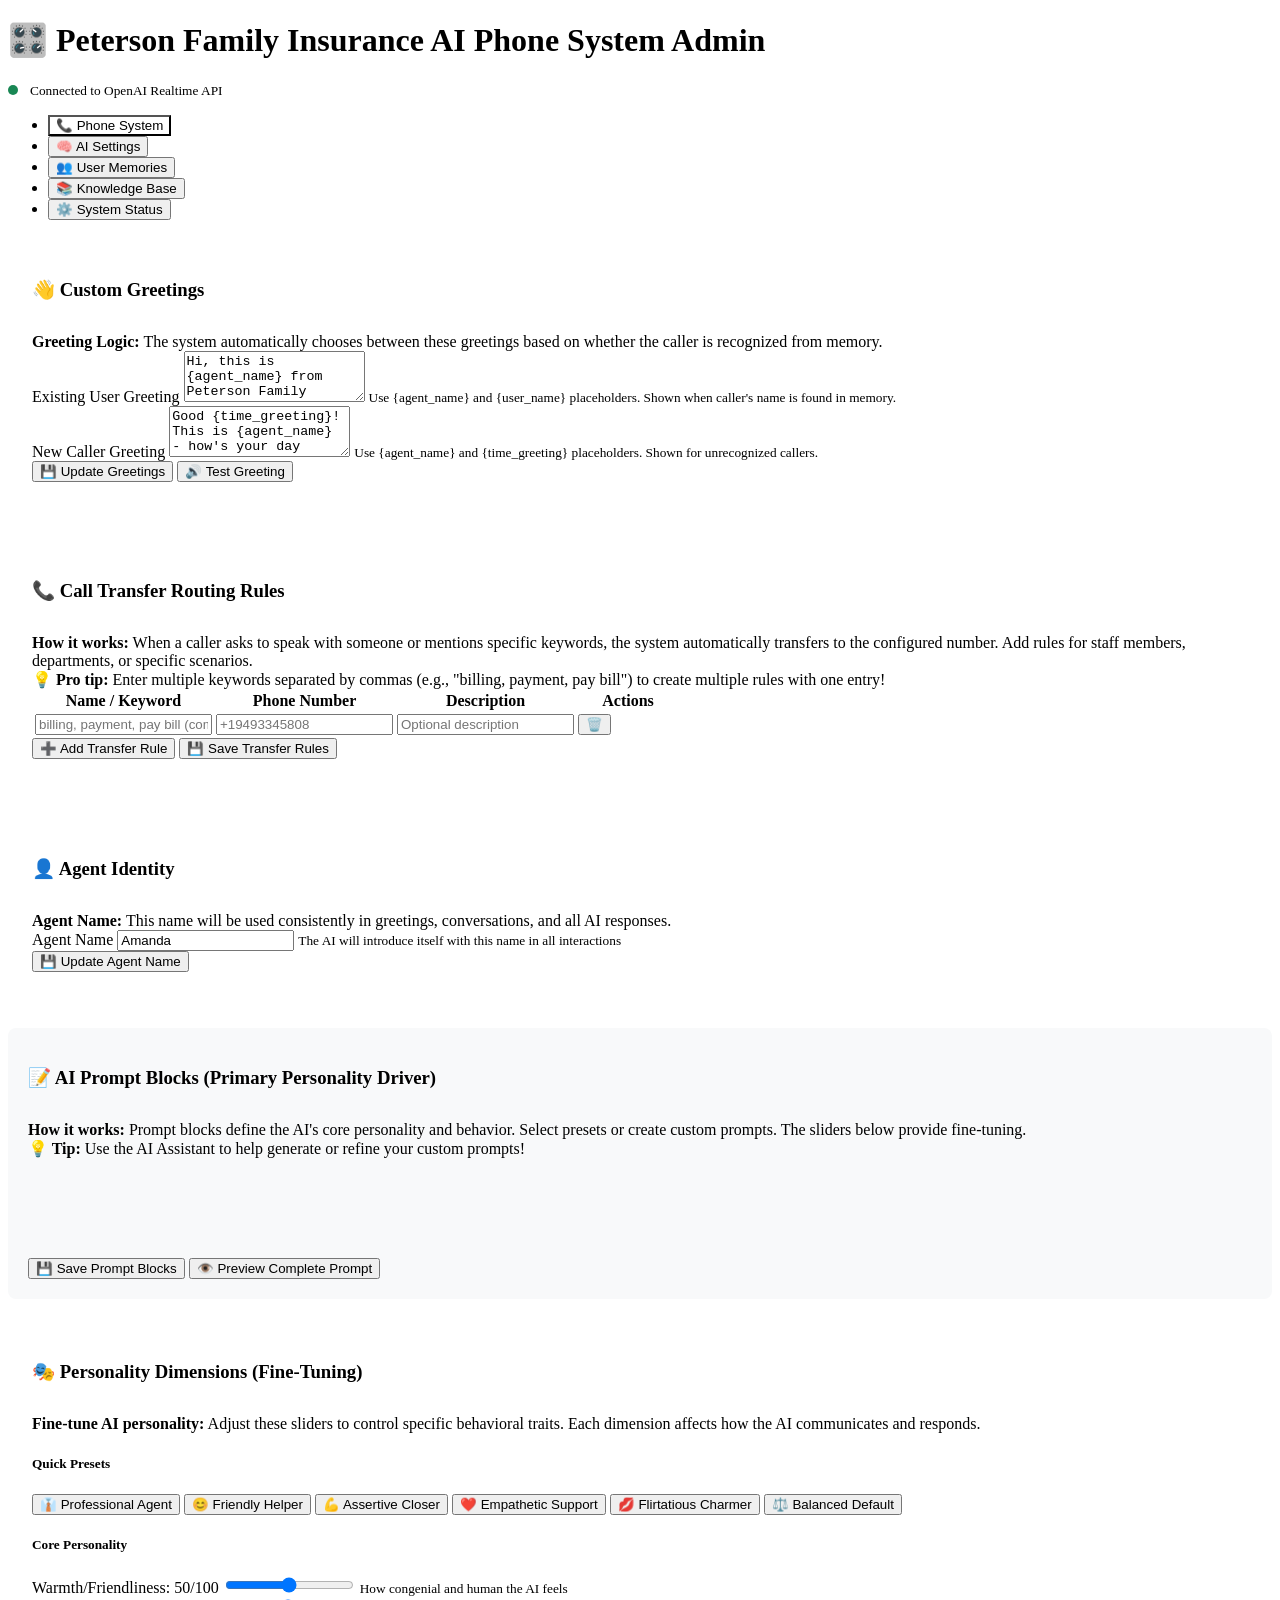
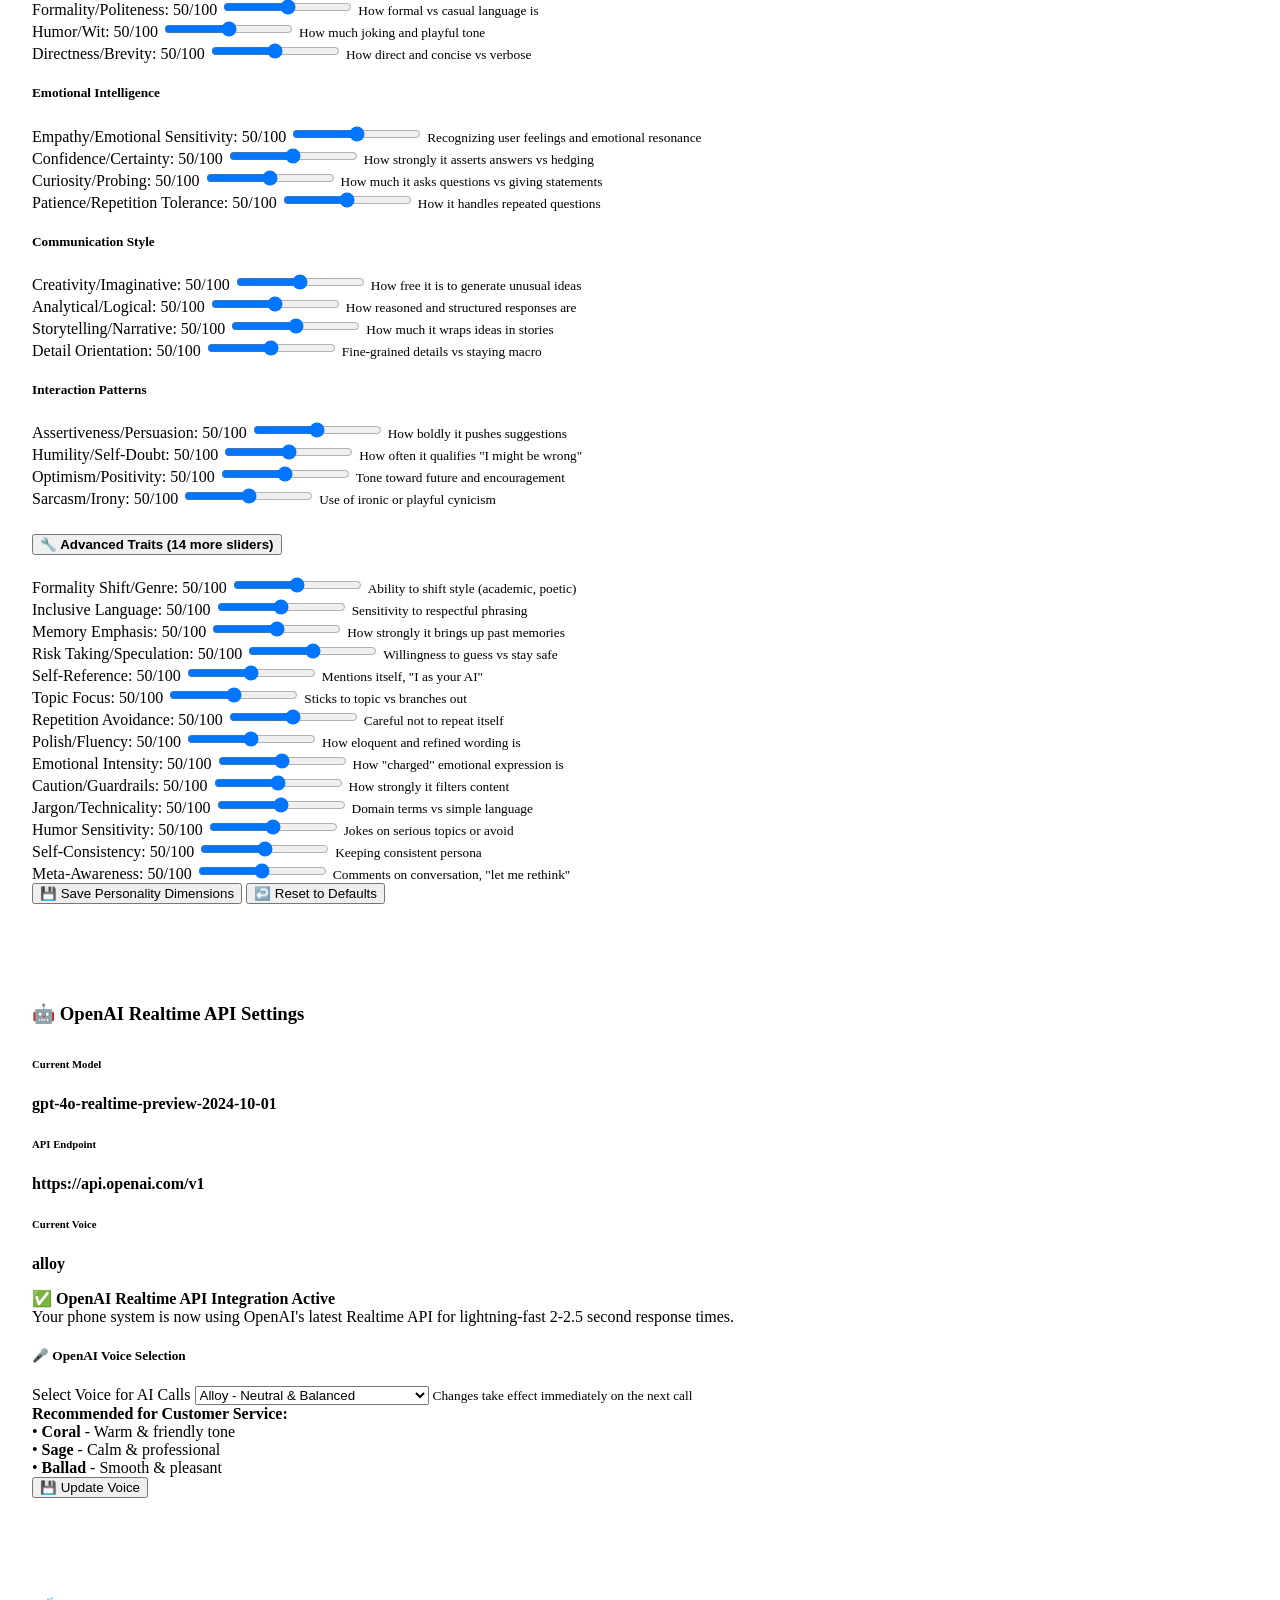
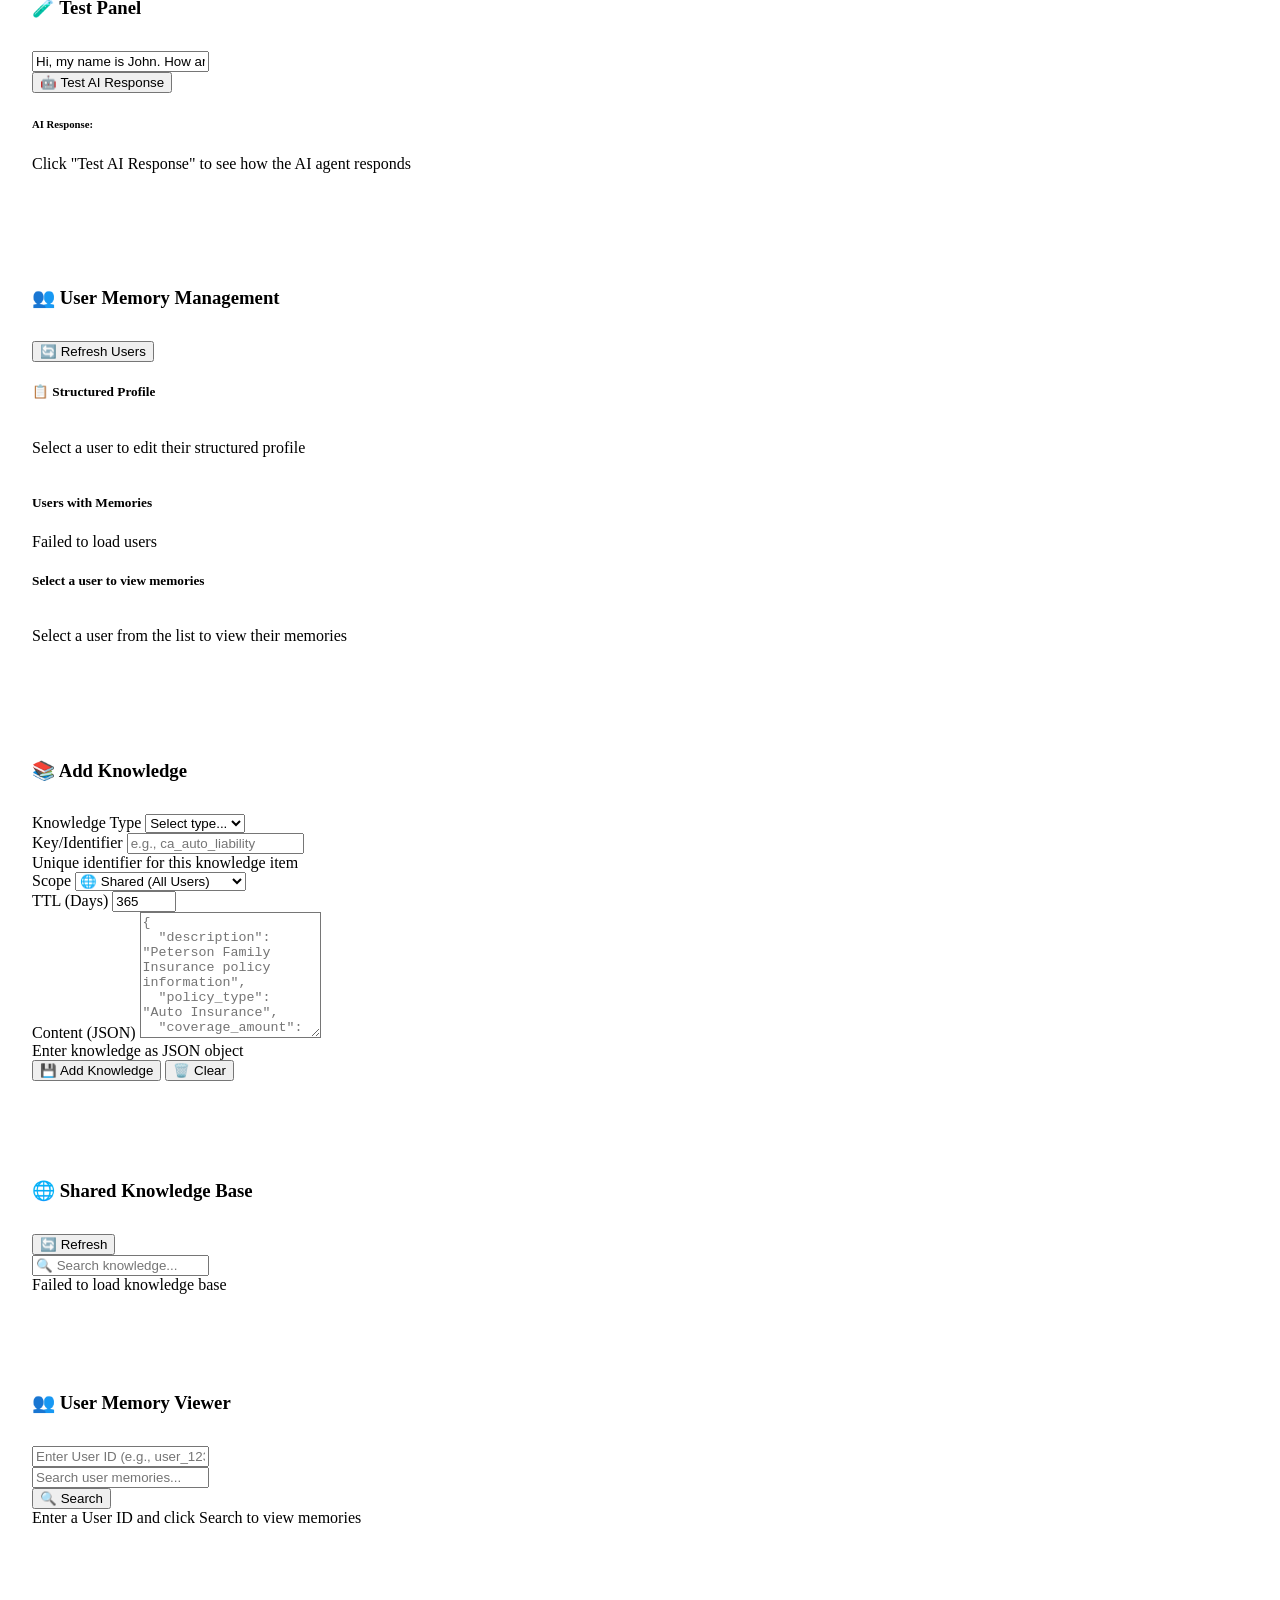
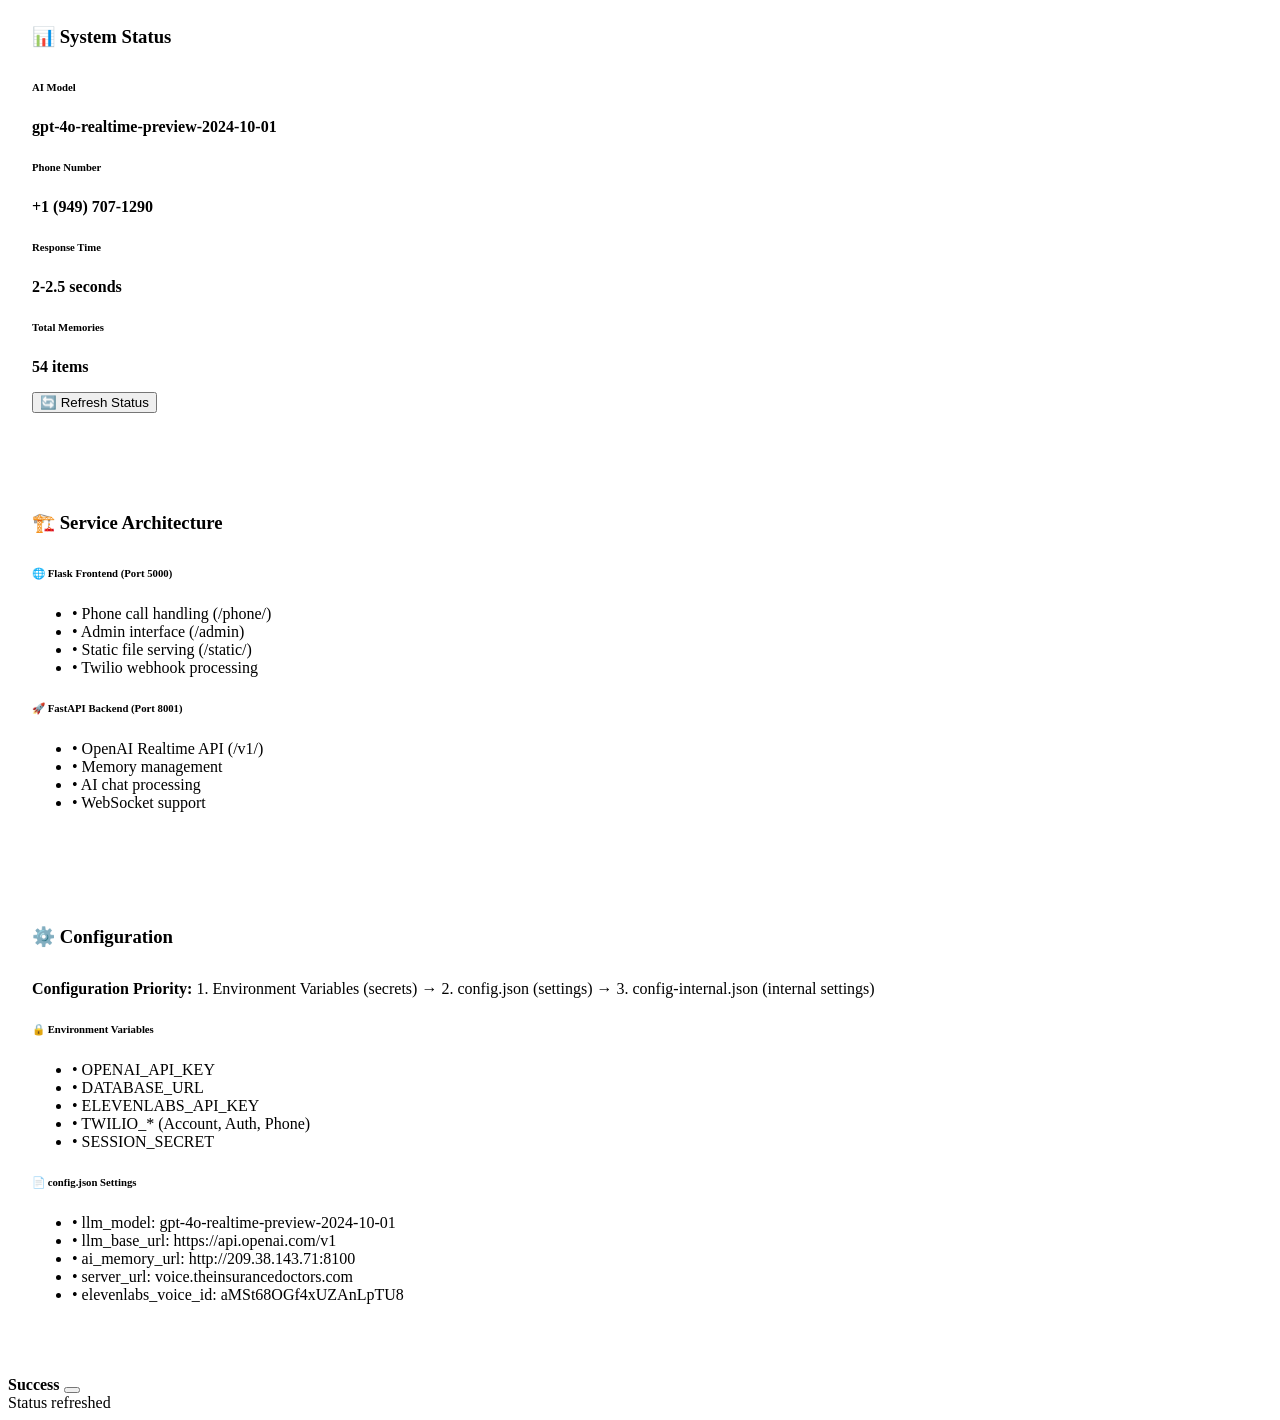
==== static/admin.html @ 6a575bb6 "Improve the display and functionality of AI prompt block editing Update the admin interface to enhan" ====
<!DOCTYPE html>
<html lang="en">
<head>
    <meta charset="UTF-8">
    <meta name="viewport" content="width=device-width, initial-scale=1.0">
    <title>Peterson Family Insurance AI Phone System Admin</title>
    <link href="https://cdn.replit.com/agent/bootstrap-agent-dark-theme.min.css" rel="stylesheet">
    <style>
        .admin-section { 
            margin-bottom: 2rem; 
            padding: 1.5rem; 
            border-radius: 8px; 
            background: var(--bs-dark); 
            border: 1px solid var(--bs-gray-600);
        }
        .memory-card {
            background: var(--bs-gray-800);
            border: 1px solid var(--bs-gray-600);
            border-radius: 0.5rem;
            margin-bottom: 1rem;
        }
        .scope-badge { font-size: 0.8rem; }
        .memory-content { max-height: 200px; overflow-y: auto; }
        .status-indicator {
            display: inline-block;
            width: 10px;
            height: 10px;
            border-radius: 50%;
            margin-right: 0.5rem;
        }
        .status-success { background-color: #198754; }
        .status-error { background-color: #dc3545; }
        .json-editor {
            font-family: 'Monaco', 'Consolas', monospace;
            background: var(--bs-gray-900);
        }
        .voice-sample { margin: 0.5rem 0; }
        .current-setting { color: var(--bs-success); font-weight: bold; }
        .setting-group { border-left: 3px solid var(--bs-primary); padding-left: 1rem; margin: 1rem 0; }
        .nav-pills .nav-link.active { background-color: var(--bs-primary); }
        .section-header { 
            border-bottom: 2px solid var(--bs-primary); 
            padding-bottom: 0.5rem; 
            margin-bottom: 1.5rem; 
        }
    </style>
</head>
<body>
    <div class="container-fluid py-4">
        <!-- Header -->
        <div class="row">
            <div class="col-12">
                <div class="d-flex justify-content-between align-items-center mb-4">
                    <h1 class="text-primary">🎛️ Peterson Family Insurance AI Phone System Admin</h1>
                    <div id="status-indicator" class="d-flex align-items-center">
                        <span class="status-indicator status-success"></span>
                        <small class="text-muted">Connected to OpenAI Realtime API</small>
                    </div>
                </div>
            </div>
        </div>

        <!-- Navigation Tabs -->
        <ul class="nav nav-pills mb-4" id="adminTabs" role="tablist">
            <li class="nav-item" role="presentation">
                <button class="nav-link active" id="phone-tab" data-bs-toggle="pill" data-bs-target="#phone-panel" type="button">📞 Phone System</button>
            </li>
            <li class="nav-item" role="presentation">
                <button class="nav-link" id="ai-tab" data-bs-toggle="pill" data-bs-target="#ai-panel" type="button">🧠 AI Settings</button>
            </li>
            <li class="nav-item" role="presentation">
                <button class="nav-link" id="memories-tab" data-bs-toggle="pill" data-bs-target="#memories-panel" type="button">👥 User Memories</button>
            </li>
            <li class="nav-item" role="presentation">
                <button class="nav-link" id="knowledge-tab" data-bs-toggle="pill" data-bs-target="#knowledge-panel" type="button">📚 Knowledge Base</button>
            </li>
            <li class="nav-item" role="presentation">
                <button class="nav-link" id="system-tab" data-bs-toggle="pill" data-bs-target="#system-panel" type="button">⚙️ System Status</button>
            </li>
        </ul>

        <div class="tab-content" id="adminTabContent">
            
            <!-- Phone System Panel -->
            <div class="tab-pane fade show active" id="phone-panel" role="tabpanel">
                
                <!-- Voice Settings (Legacy - Not Used) -->
                <div class="admin-section" style="display: none;">
                    <h3 class="section-header">🎤 Voice Settings (Legacy ElevenLabs - Not Used)</h3>
                    <div class="alert alert-warning">
                        <strong>⚠️ Note:</strong> This section is for ElevenLabs TTS (not currently used). Voice is now controlled in the <strong>AI Settings</strong> tab under "OpenAI Voice Selection".
                    </div>
                    <div class="row">
                        <div class="col-md-6">
                            <label class="form-label">ElevenLabs Voice</label>
                            <select class="form-select" id="voiceSelect">
                                <option value="FGY2WhTYpPnrIDTdsKH5" selected>Lora (Current)</option>
                                <option value="21m00Tcm4TlvDq8ikWAM">Rachel - Natural & Versatile</option>
                                <option value="AZnzlk1XvdvUeBnXmlld">Domi - Strong & Professional</option>
                                <option value="EXAVITQu4vr4xnSDxMaL">Bella - Friendly & Warm</option>
                                <option value="ErXwobaYiN019PkySvjV">Antoni - Professional Male</option>
                                <option value="MF3mGyEYCl7XYWbV9V6O">Elli - Energetic Female</option>
                                <option value="TxGEqnHWrfWFTfGW9XjX">Josh - Deep Male Voice</option>
                                <option value="VR6AewLTigWG4xSOukaG">Arnold - Crisp & Clear</option>
                                <option value="pNInz6obpgDQGcFmaJgB">Adam - Professional Narrator</option>
                                <option value="yoZ06aMxZJJ28mfd3POQ">Sam - Casual & Friendly</option>
                            </select>
                            <button class="btn btn-primary mt-2" onclick="testVoice()">🔊 Test Voice</button>
                        </div>
                        <div class="col-md-6">
                            <label class="form-label">Voice Settings</label>
                            <div class="setting-group">
                                <div class="mb-2">
                                    <label>Stability: <span id="stabilityValue">0.71</span></label>
                                    <input type="range" class="form-range" min="0" max="1" step="0.01" value="0.71" id="stability">
                                </div>
                                <div class="mb-2">
                                    <label>Clarity: <span id="clarityValue">0.5</span></label>
                                    <input type="range" class="form-range" min="0" max="1" step="0.01" value="0.5" id="clarity">
                                </div>
                            </div>
                        </div>
                    </div>
                    <button class="btn btn-success" onclick="updateVoice()">💾 Update Voice Settings</button>
                </div>

                <!-- Custom Greetings -->
                <div class="admin-section">
                    <h3 class="section-header">👋 Custom Greetings</h3>
                    <div class="alert alert-info">
                        <strong>Greeting Logic:</strong> The system automatically chooses between these greetings based on whether the caller is recognized from memory.
                    </div>
                    <div class="row">
                        <div class="col-md-6">
                            <label class="form-label">Existing User Greeting</label>
                            <textarea class="form-control" rows="3" id="existingUserGreeting" placeholder="Greeting for recognized callers...">Hi, this is {agent_name} from Peterson Family Insurance Agency. Is this {user_name}?</textarea>
                            <small class="text-muted">Use {agent_name} and {user_name} placeholders. Shown when caller's name is found in memory.</small>
                        </div>
                        <div class="col-md-6">
                            <label class="form-label">New Caller Greeting</label>
                            <textarea class="form-control" rows="3" id="newCallerGreeting" placeholder="Greeting for new callers...">Good {time_greeting}! This is {agent_name} - how's your day going? I'm here at Peterson Family Insurance, and I'd love to help you out with whatever you need!</textarea>
                            <small class="text-muted">Use {agent_name} and {time_greeting} placeholders. Shown for unrecognized callers.</small>
                        </div>
                    </div>
                    <div class="mt-3">
                        <button class="btn btn-success" onclick="updateGreetings()">💾 Update Greetings</button>
                        <button class="btn btn-outline-info ms-2" onclick="testGreeting()">🔊 Test Greeting</button>
                    </div>
                </div>

                <!-- Call Transfer Routing Rules -->
                <div class="admin-section">
                    <h3 class="section-header">📞 Call Transfer Routing Rules</h3>
                    <div class="alert alert-info">
                        <strong>How it works:</strong> When a caller asks to speak with someone or mentions specific keywords, the system automatically transfers to the configured number. Add rules for staff members, departments, or specific scenarios.<br>
                        <strong>💡 Pro tip:</strong> Enter multiple keywords separated by commas (e.g., "billing, payment, pay bill") to create multiple rules with one entry!
                    </div>
                    <div class="table-responsive">
                        <table class="table table-dark table-hover" id="transferRulesTable">
                            <thead>
                                <tr>
                                    <th>Name / Keyword</th>
                                    <th>Phone Number</th>
                                    <th>Description</th>
                                    <th style="width: 100px;">Actions</th>
                                </tr>
                            </thead>
                            <tbody id="transferRulesBody">
                                <!-- Rules loaded dynamically -->
                            </tbody>
                        </table>
                    </div>
                    <div class="mt-3">
                        <button class="btn btn-outline-primary" onclick="addTransferRule()">➕ Add Transfer Rule</button>
                        <button class="btn btn-success" onclick="saveTransferRules()">💾 Save Transfer Rules</button>
                    </div>
                </div>
            </div>

            <!-- AI Settings Panel -->
            <div class="tab-pane fade" id="ai-panel" role="tabpanel">
                
                <!-- Agent Identity -->
                <div class="admin-section">
                    <h3 class="section-header">👤 Agent Identity</h3>
                    <div class="alert alert-info">
                        <strong>Agent Name:</strong> This name will be used consistently in greetings, conversations, and all AI responses.
                    </div>
                    <div class="row">
                        <div class="col-md-6">
                            <label class="form-label">Agent Name</label>
                            <input type="text" class="form-control" id="agentName" placeholder="e.g., Amanda, Samantha, Sarah" value="Amanda">
                            <small class="text-muted">The AI will introduce itself with this name in all interactions</small>
                        </div>
                    </div>
                    <button class="btn btn-success mt-3" onclick="updateAgentName()">💾 Update Agent Name</button>
                </div>
                
                <!-- Prompt Blocks System (PRIMARY) -->
                <div class="admin-section" style="background: #f8f9fa; padding: 20px; border-radius: 8px; margin-bottom: 20px;">
                    <h3 class="section-header">📝 AI Prompt Blocks (Primary Personality Driver)</h3>
                    <div class="alert alert-info">
                        <strong>How it works:</strong> Prompt blocks define the AI's core personality and behavior. Select presets or create custom prompts. The sliders below provide fine-tuning.
                        <br><strong>💡 Tip:</strong> Use the AI Assistant to help generate or refine your custom prompts!
                    </div>
                    
                    <div id="promptBlocksContainer" style="min-height: 100px;"></div>
                    
                    <div class="mt-3">
                        <button class="btn btn-success" onclick="savePromptBlocks()">💾 Save Prompt Blocks</button>
                        <button class="btn btn-outline-info ms-2" onclick="previewCompletePrompt()">👁️ Preview Complete Prompt</button>
                    </div>
                </div>

                <!-- Personality Dimensions (30 Sliders) -->
                <div class="admin-section">
                    <h3 class="section-header">🎭 Personality Dimensions (Fine-Tuning)</h3>
                    <div class="alert alert-info">
                        <strong>Fine-tune AI personality:</strong> Adjust these sliders to control specific behavioral traits. Each dimension affects how the AI communicates and responds.
                    </div>
                    
                    <!-- Preset Buttons -->
                    <div class="mb-4">
                        <h5>Quick Presets</h5>
                        <button class="btn btn-sm btn-outline-primary me-2" onclick="loadPersonalityPreset('professional')">👔 Professional Agent</button>
                        <button class="btn btn-sm btn-outline-success me-2" onclick="loadPersonalityPreset('friendly')">😊 Friendly Helper</button>
                        <button class="btn btn-sm btn-outline-warning me-2" onclick="loadPersonalityPreset('assertive')">💪 Assertive Closer</button>
                        <button class="btn btn-sm btn-outline-info me-2" onclick="loadPersonalityPreset('empathetic')">❤️ Empathetic Support</button>
                        <button class="btn btn-sm btn-outline-danger me-2" onclick="loadPersonalityPreset('flirtatious')">💋 Flirtatious Charmer</button>
                        <button class="btn btn-sm btn-outline-secondary" onclick="loadPersonalityPreset('balanced')">⚖️ Balanced Default</button>
                    </div>

                    <!-- Core Personality -->
                    <div class="mb-4">
                        <h5 class="text-primary">Core Personality</h5>
                        <div class="row g-3">
                            <div class="col-md-6">
                                <label class="form-label">Warmth/Friendliness: <span id="warmth-val" class="text-warning">50</span>/100</label>
                                <input type="range" class="form-range" min="0" max="100" value="50" id="slider-warmth" oninput="updateSliderValue('warmth')">
                                <small class="text-muted">How congenial and human the AI feels</small>
                            </div>
                            <div class="col-md-6">
                                <label class="form-label">Formality/Politeness: <span id="formality-val" class="text-warning">50</span>/100</label>
                                <input type="range" class="form-range" min="0" max="100" value="50" id="slider-formality" oninput="updateSliderValue('formality')">
                                <small class="text-muted">How formal vs casual language is</small>
                            </div>
                            <div class="col-md-6">
                                <label class="form-label">Humor/Wit: <span id="humor-val" class="text-warning">50</span>/100</label>
                                <input type="range" class="form-range" min="0" max="100" value="50" id="slider-humor" oninput="updateSliderValue('humor')">
                                <small class="text-muted">How much joking and playful tone</small>
                            </div>
                            <div class="col-md-6">
                                <label class="form-label">Directness/Brevity: <span id="directness-val" class="text-warning">50</span>/100</label>
                                <input type="range" class="form-range" min="0" max="100" value="50" id="slider-directness" oninput="updateSliderValue('directness')">
                                <small class="text-muted">How direct and concise vs verbose</small>
                            </div>
                        </div>
                    </div>

                    <!-- Emotional Intelligence -->
                    <div class="mb-4">
                        <h5 class="text-success">Emotional Intelligence</h5>
                        <div class="row g-3">
                            <div class="col-md-6">
                                <label class="form-label">Empathy/Emotional Sensitivity: <span id="empathy-val" class="text-warning">50</span>/100</label>
                                <input type="range" class="form-range" min="0" max="100" value="50" id="slider-empathy" oninput="updateSliderValue('empathy')">
                                <small class="text-muted">Recognizing user feelings and emotional resonance</small>
                            </div>
                            <div class="col-md-6">
                                <label class="form-label">Confidence/Certainty: <span id="confidence-val" class="text-warning">50</span>/100</label>
                                <input type="range" class="form-range" min="0" max="100" value="50" id="slider-confidence" oninput="updateSliderValue('confidence')">
                                <small class="text-muted">How strongly it asserts answers vs hedging</small>
                            </div>
                            <div class="col-md-6">
                                <label class="form-label">Curiosity/Probing: <span id="curiosity-val" class="text-warning">50</span>/100</label>
                                <input type="range" class="form-range" min="0" max="100" value="50" id="slider-curiosity" oninput="updateSliderValue('curiosity')">
                                <small class="text-muted">How much it asks questions vs giving statements</small>
                            </div>
                            <div class="col-md-6">
                                <label class="form-label">Patience/Repetition Tolerance: <span id="patience-val" class="text-warning">50</span>/100</label>
                                <input type="range" class="form-range" min="0" max="100" value="50" id="slider-patience" oninput="updateSliderValue('patience')">
                                <small class="text-muted">How it handles repeated questions</small>
                            </div>
                        </div>
                    </div>

                    <!-- Communication Style -->
                    <div class="mb-4">
                        <h5 class="text-info">Communication Style</h5>
                        <div class="row g-3">
                            <div class="col-md-6">
                                <label class="form-label">Creativity/Imaginative: <span id="creativity-val" class="text-warning">50</span>/100</label>
                                <input type="range" class="form-range" min="0" max="100" value="50" id="slider-creativity" oninput="updateSliderValue('creativity')">
                                <small class="text-muted">How free it is to generate unusual ideas</small>
                            </div>
                            <div class="col-md-6">
                                <label class="form-label">Analytical/Logical: <span id="analytical-val" class="text-warning">50</span>/100</label>
                                <input type="range" class="form-range" min="0" max="100" value="50" id="slider-analytical" oninput="updateSliderValue('analytical')">
                                <small class="text-muted">How reasoned and structured responses are</small>
                            </div>
                            <div class="col-md-6">
                                <label class="form-label">Storytelling/Narrative: <span id="storytelling-val" class="text-warning">50</span>/100</label>
                                <input type="range" class="form-range" min="0" max="100" value="50" id="slider-storytelling" oninput="updateSliderValue('storytelling')">
                                <small class="text-muted">How much it wraps ideas in stories</small>
                            </div>
                            <div class="col-md-6">
                                <label class="form-label">Detail Orientation: <span id="detail-val" class="text-warning">50</span>/100</label>
                                <input type="range" class="form-range" min="0" max="100" value="50" id="slider-detail" oninput="updateSliderValue('detail')">
                                <small class="text-muted">Fine-grained details vs staying macro</small>
                            </div>
                        </div>
                    </div>

                    <!-- Interaction Patterns -->
                    <div class="mb-4">
                        <h5 class="text-warning">Interaction Patterns</h5>
                        <div class="row g-3">
                            <div class="col-md-6">
                                <label class="form-label">Assertiveness/Persuasion: <span id="assertiveness-val" class="text-warning">50</span>/100</label>
                                <input type="range" class="form-range" min="0" max="100" value="50" id="slider-assertiveness" oninput="updateSliderValue('assertiveness')">
                                <small class="text-muted">How boldly it pushes suggestions</small>
                            </div>
                            <div class="col-md-6">
                                <label class="form-label">Humility/Self-Doubt: <span id="humility-val" class="text-warning">50</span>/100</label>
                                <input type="range" class="form-range" min="0" max="100" value="50" id="slider-humility" oninput="updateSliderValue('humility')">
                                <small class="text-muted">How often it qualifies "I might be wrong"</small>
                            </div>
                            <div class="col-md-6">
                                <label class="form-label">Optimism/Positivity: <span id="optimism-val" class="text-warning">50</span>/100</label>
                                <input type="range" class="form-range" min="0" max="100" value="50" id="slider-optimism" oninput="updateSliderValue('optimism')">
                                <small class="text-muted">Tone toward future and encouragement</small>
                            </div>
                            <div class="col-md-6">
                                <label class="form-label">Sarcasm/Irony: <span id="sarcasm-val" class="text-warning">50</span>/100</label>
                                <input type="range" class="form-range" min="0" max="100" value="50" id="slider-sarcasm" oninput="updateSliderValue('sarcasm')">
                                <small class="text-muted">Use of ironic or playful cynicism</small>
                            </div>
                        </div>
                    </div>

                    <!-- Advanced Traits (Collapsible) -->
                    <div class="accordion" id="advancedTraitsAccordion">
                        <div class="accordion-item bg-dark">
                            <h2 class="accordion-header">
                                <button class="accordion-button collapsed bg-secondary text-white" type="button" data-bs-toggle="collapse" data-bs-target="#advancedTraits">
                                    <strong>🔧 Advanced Traits (14 more sliders)</strong>
                                </button>
                            </h2>
                            <div id="advancedTraits" class="accordion-collapse collapse" data-bs-parent="#advancedTraitsAccordion">
                                <div class="accordion-body">
                                    <div class="row g-3">
                                        <div class="col-md-6">
                                            <label class="form-label">Formality Shift/Genre: <span id="formalityShift-val" class="text-warning">50</span>/100</label>
                                            <input type="range" class="form-range" min="0" max="100" value="50" id="slider-formalityShift" oninput="updateSliderValue('formalityShift')">
                                            <small class="text-muted">Ability to shift style (academic, poetic)</small>
                                        </div>
                                        <div class="col-md-6">
                                            <label class="form-label">Inclusive Language: <span id="inclusive-val" class="text-warning">50</span>/100</label>
                                            <input type="range" class="form-range" min="0" max="100" value="50" id="slider-inclusive" oninput="updateSliderValue('inclusive')">
                                            <small class="text-muted">Sensitivity to respectful phrasing</small>
                                        </div>
                                        <div class="col-md-6">
                                            <label class="form-label">Memory Emphasis: <span id="memory-val" class="text-warning">50</span>/100</label>
                                            <input type="range" class="form-range" min="0" max="100" value="50" id="slider-memory" oninput="updateSliderValue('memory')">
                                            <small class="text-muted">How strongly it brings up past memories</small>
                                        </div>
                                        <div class="col-md-6">
                                            <label class="form-label">Risk Taking/Speculation: <span id="risk-val" class="text-warning">50</span>/100</label>
                                            <input type="range" class="form-range" min="0" max="100" value="50" id="slider-risk" oninput="updateSliderValue('risk')">
                                            <small class="text-muted">Willingness to guess vs stay safe</small>
                                        </div>
                                        <div class="col-md-6">
                                            <label class="form-label">Self-Reference: <span id="selfReference-val" class="text-warning">50</span>/100</label>
                                            <input type="range" class="form-range" min="0" max="100" value="50" id="slider-selfReference" oninput="updateSliderValue('selfReference')">
                                            <small class="text-muted">Mentions itself, "I as your AI"</small>
                                        </div>
                                        <div class="col-md-6">
                                            <label class="form-label">Topic Focus: <span id="topicFocus-val" class="text-warning">50</span>/100</label>
                                            <input type="range" class="form-range" min="0" max="100" value="50" id="slider-topicFocus" oninput="updateSliderValue('topicFocus')">
                                            <small class="text-muted">Sticks to topic vs branches out</small>
                                        </div>
                                        <div class="col-md-6">
                                            <label class="form-label">Repetition Avoidance: <span id="repetition-val" class="text-warning">50</span>/100</label>
                                            <input type="range" class="form-range" min="0" max="100" value="50" id="slider-repetition" oninput="updateSliderValue('repetition')">
                                            <small class="text-muted">Careful not to repeat itself</small>
                                        </div>
                                        <div class="col-md-6">
                                            <label class="form-label">Polish/Fluency: <span id="polish-val" class="text-warning">50</span>/100</label>
                                            <input type="range" class="form-range" min="0" max="100" value="50" id="slider-polish" oninput="updateSliderValue('polish')">
                                            <small class="text-muted">How eloquent and refined wording is</small>
                                        </div>
                                        <div class="col-md-6">
                                            <label class="form-label">Emotional Intensity: <span id="intensity-val" class="text-warning">50</span>/100</label>
                                            <input type="range" class="form-range" min="0" max="100" value="50" id="slider-intensity" oninput="updateSliderValue('intensity')">
                                            <small class="text-muted">How "charged" emotional expression is</small>
                                        </div>
                                        <div class="col-md-6">
                                            <label class="form-label">Caution/Guardrails: <span id="caution-val" class="text-warning">50</span>/100</label>
                                            <input type="range" class="form-range" min="0" max="100" value="50" id="slider-caution" oninput="updateSliderValue('caution')">
                                            <small class="text-muted">How strongly it filters content</small>
                                        </div>
                                        <div class="col-md-6">
                                            <label class="form-label">Jargon/Technicality: <span id="jargon-val" class="text-warning">50</span>/100</label>
                                            <input type="range" class="form-range" min="0" max="100" value="50" id="slider-jargon" oninput="updateSliderValue('jargon')">
                                            <small class="text-muted">Domain terms vs simple language</small>
                                        </div>
                                        <div class="col-md-6">
                                            <label class="form-label">Humor Sensitivity: <span id="humorSensitivity-val" class="text-warning">50</span>/100</label>
                                            <input type="range" class="form-range" min="0" max="100" value="50" id="slider-humorSensitivity" oninput="updateSliderValue('humorSensitivity')">
                                            <small class="text-muted">Jokes on serious topics or avoid</small>
                                        </div>
                                        <div class="col-md-6">
                                            <label class="form-label">Self-Consistency: <span id="consistency-val" class="text-warning">50</span>/100</label>
                                            <input type="range" class="form-range" min="0" max="100" value="50" id="slider-consistency" oninput="updateSliderValue('consistency')">
                                            <small class="text-muted">Keeping consistent persona</small>
                                        </div>
                                        <div class="col-md-6">
                                            <label class="form-label">Meta-Awareness: <span id="metaAwareness-val" class="text-warning">50</span>/100</label>
                                            <input type="range" class="form-range" min="0" max="100" value="50" id="slider-metaAwareness" oninput="updateSliderValue('metaAwareness')">
                                            <small class="text-muted">Comments on conversation, "let me rethink"</small>
                                        </div>
                                    </div>
                                </div>
                            </div>
                        </div>
                    </div>

                    <button class="btn btn-success mt-3" onclick="savePersonalitySliders()">💾 Save Personality Dimensions</button>
                    <button class="btn btn-outline-secondary mt-3" onclick="resetSliders()">↩️ Reset to Defaults</button>
                </div>

                <!-- OpenAI Settings -->
                <div class="admin-section">
                    <h3 class="section-header">🤖 OpenAI Realtime API Settings</h3>
                    <div class="row">
                        <div class="col-md-4">
                            <div class="card bg-secondary">
                                <div class="card-body">
                                    <h6>Current Model</h6>
                                    <p class="current-setting">gpt-4o-realtime-preview-2024-10-01</p>
                                </div>
                            </div>
                        </div>
                        <div class="col-md-4">
                            <div class="card bg-secondary">
                                <div class="card-body">
                                    <h6>API Endpoint</h6>
                                    <p class="current-setting">https://api.openai.com/v1</p>
                                </div>
                            </div>
                        </div>
                        <div class="col-md-4">
                            <div class="card bg-secondary">
                                <div class="card-body">
                                    <h6>Current Voice</h6>
                                    <p class="current-setting" id="currentOpenAIVoice">alloy</p>
                                </div>
                            </div>
                        </div>
                    </div>
                    <div class="alert alert-success mt-3">
                        <strong>✅ OpenAI Realtime API Integration Active</strong><br>
                        Your phone system is now using OpenAI's latest Realtime API for lightning-fast 2-2.5 second response times.
                    </div>
                    <div class="mt-3">
                        <h5>🎤 OpenAI Voice Selection</h5>
                        <div class="row">
                            <div class="col-md-6">
                                <label class="form-label">Select Voice for AI Calls</label>
                                <select class="form-select" id="openaiVoiceSelect">
                                    <optgroup label="Original Voices">
                                        <option value="alloy">Alloy - Neutral & Balanced</option>
                                        <option value="echo">Echo - Resonant & Deep</option>
                                        <option value="shimmer">Shimmer - Bright & Energetic</option>
                                    </optgroup>
                                    <optgroup label="Enhanced Voices (More Expressive)">
                                        <option value="ash">Ash - Clear & Precise</option>
                                        <option value="ballad">Ballad - Melodic & Smooth</option>
                                        <option value="coral">Coral - Warm & Friendly</option>
                                        <option value="sage">Sage - Calm & Thoughtful</option>
                                        <option value="verse">Verse - Versatile & Expressive</option>
                                    </optgroup>
                                    <optgroup label="Premium Voices (Most Natural)">
                                        <option value="cedar">Cedar - Premium Natural Speech</option>
                                        <option value="marin">Marin - Premium Natural Speech</option>
                                    </optgroup>
                                </select>
                                <small class="text-muted">Changes take effect immediately on the next call</small>
                            </div>
                            <div class="col-md-6">
                                <div class="alert alert-info">
                                    <strong>Recommended for Customer Service:</strong><br>
                                    • <strong>Coral</strong> - Warm & friendly tone<br>
                                    • <strong>Sage</strong> - Calm & professional<br>
                                    • <strong>Ballad</strong> - Smooth & pleasant
                                </div>
                            </div>
                        </div>
                        <button class="btn btn-success mt-2" onclick="updateOpenAIVoice()">💾 Update Voice</button>
                    </div>
                </div>

                <!-- Test Panel -->
                <div class="admin-section">
                    <h3 class="section-header">🧪 Test Panel</h3>
                    <div class="row">
                        <div class="col-md-8">
                            <input type="text" class="form-control" id="testMessage" placeholder="Enter test message..." value="Hi, my name is John. How are you doing today?">
                        </div>
                        <div class="col-md-4">
                            <button class="btn btn-primary" onclick="testAI()">🤖 Test AI Response</button>
                        </div>
                    </div>
                    <div class="mt-3">
                        <div class="card bg-secondary">
                            <div class="card-body">
                                <h6>AI Response:</h6>
                                <p id="testResponse">Click "Test AI Response" to see how the AI agent responds</p>
                            </div>
                        </div>
                    </div>
                </div>
            </div>

            <!-- User Memories Panel -->
            <div class="tab-pane fade" id="memories-panel" role="tabpanel">
                
                <!-- User List -->
                <div class="admin-section">
                    <div class="d-flex justify-content-between align-items-center mb-3">
                        <h3 class="section-header">👥 User Memory Management</h3>
                        <button class="btn btn-outline-primary btn-sm" onclick="loadAllUsers()">🔄 Refresh Users</button>
                    </div>
                    
                    <div class="row">
                        <!-- LEFT: Structured Schema Editor -->
                        <div class="col-md-3">
                            <h5>📋 Structured Profile</h5>
                            <div id="schema-editor" style="max-height: 600px; overflow-y: auto;">
                                <div class="text-center text-muted py-5">
                                    <i class="bi bi-person-badge" style="font-size: 2.5rem;"></i>
                                    <p class="mt-3 small">Select a user to edit their structured profile</p>
                                </div>
                            </div>
                        </div>
                        
                        <!-- MIDDLE: User List -->
                        <div class="col-md-3">
                            <div class="d-flex justify-content-between align-items-center mb-2">
                                <h5>Users with Memories</h5>
                            </div>
                            <div id="user-list" style="max-height: 600px; overflow-y: auto;">
                                <div class="text-center text-muted py-4">
                                    <div class="spinner-border" role="status"></div>
                                    <p class="mt-2">Loading users...</p>
                                </div>
                            </div>
                        </div>
                        
                        <!-- RIGHT: Raw Memories -->
                        <div class="col-md-6">
                            <div class="d-flex justify-content-between align-items-center mb-3">
                                <h5 id="selected-user-title">Select a user to view memories</h5>
                                <button class="btn btn-sm btn-success" id="add-memory-btn" style="display:none;" onclick="showAddMemoryModal()">+ Add Memory</button>
                            </div>
                            <div id="memories-list" style="max-height: 600px; overflow-y: auto;">
                                <div class="text-center text-muted py-5">
                                    <i class="bi bi-person-circle" style="font-size: 3rem;"></i>
                                    <p class="mt-3">Select a user from the list to view their memories</p>
                                </div>
                            </div>
                        </div>
                    </div>
                </div>

            </div>

            <!-- Knowledge Base Panel -->
            <div class="tab-pane fade" id="knowledge-panel" role="tabpanel">
                
                <!-- Knowledge Upload Section -->
                <div class="admin-section">
                    <h3 class="section-header">📚 Add Knowledge</h3>
                    <form id="add-knowledge-form">
                        <div class="row">
                            <div class="col-md-6">
                                <div class="mb-3">
                                    <label for="knowledge-type" class="form-label">Knowledge Type</label>
                                    <select class="form-select" id="knowledge-type" required>
                                        <option value="">Select type...</option>
                                        <option value="fact">Fact</option>
                                        <option value="rule">Rule</option>
                                        <option value="procedure">Procedure</option>
                                        <option value="definition">Definition</option>
                                        <option value="example">Example</option>
                                    </select>
                                </div>
                                
                                <div class="mb-3">
                                    <label for="knowledge-key" class="form-label">Key/Identifier</label>
                                    <input type="text" class="form-control" id="knowledge-key" 
                                           placeholder="e.g., ca_auto_liability" required>
                                    <div class="form-text">Unique identifier for this knowledge item</div>
                                </div>

                                <div class="mb-3">
                                    <label for="knowledge-scope" class="form-label">Scope</label>
                                    <select class="form-select" id="knowledge-scope" required>
                                        <option value="shared">🌐 Shared (All Users)</option>
                                        <option value="global">🌍 Global (System-wide)</option>
                                    </select>
                                </div>

                                <div class="mb-3">
                                    <label for="knowledge-ttl" class="form-label">TTL (Days)</label>
                                    <input type="number" class="form-control" id="knowledge-ttl" value="365" min="1" max="9999">
                                </div>
                            </div>
                            <div class="col-md-6">
                                <div class="mb-3">
                                    <label for="knowledge-content" class="form-label">Content (JSON)</label>
                                    <textarea class="form-control json-editor" id="knowledge-content" rows="8" 
                                              placeholder='{"description": "Auto insurance requirement", "state": "California", "amount": "$15,000"}' required></textarea>
                                    <div class="form-text">Enter knowledge as JSON object</div>
                                </div>
                            </div>
                        </div>
                        <button type="submit" class="btn btn-primary">💾 Add Knowledge</button>
                        <button type="button" class="btn btn-secondary" onclick="clearForm()">🗑️ Clear</button>
                    </form>
                </div>

                <!-- Knowledge List Section -->
                <div class="admin-section">
                    <div class="d-flex justify-content-between align-items-center mb-3">
                        <h3 class="section-header">🌐 Shared Knowledge Base</h3>
                        <button class="btn btn-outline-primary btn-sm" onclick="loadSharedKnowledge()">🔄 Refresh</button>
                    </div>
                    <div class="mb-3">
                        <input type="text" class="form-control" id="search-knowledge" 
                               placeholder="🔍 Search knowledge..." onkeyup="searchKnowledge()">
                    </div>
                    <div id="knowledge-list" style="max-height: 400px; overflow-y: auto;">
                        <div class="text-center text-muted py-4">
                            <div class="spinner-border" role="status"></div>
                            <p class="mt-2">Loading knowledge base...</p>
                        </div>
                    </div>
                </div>

                <!-- User Memory Viewer -->
                <div class="admin-section">
                    <h3 class="section-header">👥 User Memory Viewer</h3>
                    <div class="row mb-3">
                        <div class="col-md-6">
                            <input type="text" class="form-control" id="user-id-input" 
                                   placeholder="Enter User ID (e.g., user_123)">
                        </div>
                        <div class="col-md-4">
                            <input type="text" class="form-control" id="user-search-query" 
                                   placeholder="Search user memories...">
                        </div>
                        <div class="col-md-2">
                            <button class="btn btn-primary w-100" onclick="loadUserMemories()">🔍 Search</button>
                        </div>
                    </div>
                    <div id="user-memories" style="max-height: 400px; overflow-y: auto;">
                        <div class="text-muted text-center py-4">
                            Enter a User ID and click Search to view memories
                        </div>
                    </div>
                </div>
            </div>

            <!-- System Status Panel -->
            <div class="tab-pane fade" id="system-panel" role="tabpanel">
                
                <!-- System Status -->
                <div class="admin-section">
                    <h3 class="section-header">📊 System Status</h3>
                    <div class="row">
                        <div class="col-md-3">
                            <div class="card bg-secondary">
                                <div class="card-body">
                                    <h6>AI Model</h6>
                                    <p class="current-setting">gpt-4o-realtime-preview-2024-10-01</p>
                                </div>
                            </div>
                        </div>
                        <div class="col-md-3">
                            <div class="card bg-secondary">
                                <div class="card-body">
                                    <h6>Phone Number</h6>
                                    <p class="current-setting">+1 (949) 707-1290</p>
                                </div>
                            </div>
                        </div>
                        <div class="col-md-3">
                            <div class="card bg-secondary">
                                <div class="card-body">
                                    <h6>Response Time</h6>
                                    <p class="current-setting">2-2.5 seconds</p>
                                </div>
                            </div>
                        </div>
                        <div class="col-md-3">
                            <div class="card bg-secondary">
                                <div class="card-body">
                                    <h6>Total Memories</h6>
                                    <p class="current-setting" id="memoryCount">Loading...</p>
                                </div>
                            </div>
                        </div>
                    </div>
                    <button class="btn btn-info mt-2" onclick="refreshStatus()">🔄 Refresh Status</button>
                </div>

                <!-- Service Architecture -->
                <div class="admin-section">
                    <h3 class="section-header">🏗️ Service Architecture</h3>
                    <div class="row">
                        <div class="col-md-6">
                            <div class="card bg-dark">
                                <div class="card-body">
                                    <h6>🌐 Flask Frontend (Port 5000)</h6>
                                    <ul class="list-unstyled">
                                        <li>• Phone call handling (/phone/)</li>
                                        <li>• Admin interface (/admin)</li>
                                        <li>• Static file serving (/static/)</li>
                                        <li>• Twilio webhook processing</li>
                                    </ul>
                                </div>
                            </div>
                        </div>
                        <div class="col-md-6">
                            <div class="card bg-dark">
                                <div class="card-body">
                                    <h6>🚀 FastAPI Backend (Port 8001)</h6>
                                    <ul class="list-unstyled">
                                        <li>• OpenAI Realtime API (/v1/)</li>
                                        <li>• Memory management</li>
                                        <li>• AI chat processing</li>
                                        <li>• WebSocket support</li>
                                    </ul>
                                </div>
                            </div>
                        </div>
                    </div>
                </div>

                <!-- Configuration Sources -->
                <div class="admin-section">
                    <h3 class="section-header">⚙️ Configuration</h3>
                    <div class="alert alert-info">
                        <strong>Configuration Priority:</strong> 
                        1. Environment Variables (secrets) → 
                        2. config.json (settings) → 
                        3. config-internal.json (internal settings)
                    </div>
                    <div class="row">
                        <div class="col-md-6">
                            <div class="card bg-dark">
                                <div class="card-body">
                                    <h6>🔒 Environment Variables</h6>
                                    <ul class="list-unstyled small">
                                        <li>• OPENAI_API_KEY</li>
                                        <li>• DATABASE_URL</li>
                                        <li>• ELEVENLABS_API_KEY</li>
                                        <li>• TWILIO_* (Account, Auth, Phone)</li>
                                        <li>• SESSION_SECRET</li>
                                    </ul>
                                </div>
                            </div>
                        </div>
                        <div class="col-md-6">
                            <div class="card bg-dark">
                                <div class="card-body">
                                    <h6>📄 config.json Settings</h6>
                                    <ul class="list-unstyled small">
                                        <li>• llm_model: gpt-4o-realtime-preview-2024-10-01</li>
                                        <li>• llm_base_url: https://api.openai.com/v1</li>
                                        <li>• ai_memory_url: http://209.38.143.71:8100</li>
                                        <li>• server_url: voice.theinsurancedoctors.com</li>
                                        <li>• elevenlabs_voice_id: aMSt68OGf4xUZAnLpTU8</li>
                                    </ul>
                                </div>
                            </div>
                        </div>
                    </div>
                </div>
            </div>
        </div>
    </div>

    <!-- Success/Error Toast -->
    <div class="position-fixed bottom-0 end-0 p-3" style="z-index: 1100">
        <div id="notification-toast" class="toast hide" role="alert">
            <div class="toast-header">
                <strong class="me-auto" id="toast-title">Notification</strong>
                <button type="button" class="btn-close" data-bs-dismiss="toast"></button>
            </div>
            <div class="toast-body" id="toast-body">
                Message here
            </div>
        </div>
    </div>

    <script src="https://cdn.jsdelivr.net/npm/bootstrap@5.3.0/dist/js/bootstrap.bundle.min.js"></script>
    <script>
        let knowledgeData = [];
        
        // Show notification
        function showNotification(title, message, isError = false) {
            const toast = document.getElementById('notification-toast');
            const toastTitle = document.getElementById('toast-title');
            const toastBody = document.getElementById('toast-body');
            const header = toast.querySelector('.toast-header');
            
            toastTitle.textContent = title;
            toastBody.textContent = message;
            
            header.className = `toast-header ${isError ? 'bg-danger text-white' : 'bg-success text-white'}`;
            
            const bsToast = new bootstrap.Toast(toast);
            bsToast.show();
        }

        // Voice range sliders
        document.getElementById('stability').addEventListener('input', function() {
            document.getElementById('stabilityValue').textContent = this.value;
        });
        document.getElementById('clarity').addEventListener('input', function() {
            document.getElementById('clarityValue').textContent = this.value;
        });

        // Voice and personality management (DEPRECATED - now using 30 sliders)
        // Old loadPersonality() function removed - personality now controlled by sliders below

        function testVoice() {
            const voiceId = document.getElementById('voiceSelect').value;
            const agentName = document.getElementById('agentName').value || 'your AI assistant';
            const testText = `Hi, this is ${agentName} from Peterson Family Insurance Agency. How can I help you today?`;
            
            fetch('/test-voice', {
                method: 'POST',
                headers: { 'Content-Type': 'application/json' },
                body: JSON.stringify({ voice_id: voiceId, text: testText })
            })
            .then(response => response.json())
            .then(data => {
                if (data.success) {
                    showNotification('Success', 'Voice test sent! Check your speakers.');
                } else {
                    showNotification('Error', 'Voice test failed: ' + data.error, true);
                }
            });
        }

        function testAI() {
            const message = document.getElementById('testMessage').value;
            const responseDiv = document.getElementById('testResponse');
            
            responseDiv.textContent = 'Testing...';
            
            fetch('/v1/chat', {
                method: 'POST',
                headers: { 'Content-Type': 'application/json' },
                body: JSON.stringify({ 
                    messages: [{ role: 'user', content: message }],
                    temperature: 0.7,
                    max_tokens: 100
                })
            })
            .then(response => response.json())
            .then(data => {
                responseDiv.textContent = data.output || 'Test failed';
                showNotification('Success', 'AI test completed');
            })
            .catch(error => {
                responseDiv.textContent = 'Error: ' + error.message;
                showNotification('Error', 'AI test failed: ' + error.message, true);
            });
        }

        function testGreeting() {
            const greeting = document.getElementById('newCallerGreeting').value;
            fetch('/test-voice', {
                method: 'POST',
                headers: { 'Content-Type': 'application/json' },
                body: JSON.stringify({ text: greeting })
            })
            .then(response => response.json())
            .then(data => {
                if (data.success) {
                    showNotification('Success', 'Greeting test sent! Check your speakers.');
                } else {
                    showNotification('Error', 'Greeting test failed: ' + data.error, true);
                }
            });
        }

        function updateVoice() {
            const settings = {
                voice_id: document.getElementById('voiceSelect').value,
                stability: document.getElementById('stability').value,
                clarity: document.getElementById('clarity').value
            };
            
            fetch('/update-voice', {
                method: 'POST',
                headers: { 'Content-Type': 'application/json' },
                body: JSON.stringify(settings)
            })
            .then(response => response.json())
            .then(data => {
                if (data.success) {
                    showNotification('Success', 'Voice settings updated successfully!');
                } else {
                    showNotification('Error', 'Failed to update voice settings: ' + data.error, true);
                }
            })
            .catch(error => {
                showNotification('Error', 'Network error: ' + error.message, true);
            });
        }

        function updatePersonality() {
            const settings = {
                instructions: document.getElementById('customInstructions').value,
                max_tokens: parseInt(document.getElementById('responseLength').value)
            };
            
            fetch('/update-personality', {
                method: 'POST',
                headers: { 'Content-Type': 'application/json' },
                body: JSON.stringify(settings)
            })
            .then(response => response.json())
            .then(data => {
                if (data.success) {
                    showNotification('Success', 'Personality settings updated successfully!');
                } else {
                    showNotification('Error', 'Failed to update personality: ' + data.error, true);
                }
            })
            .catch(error => {
                showNotification('Error', 'Network error: ' + error.message, true);
            });
        }

        function updateGreetings() {
            const settings = {
                existing_user_greeting: document.getElementById('existingUserGreeting').value,
                new_caller_greeting: document.getElementById('newCallerGreeting').value
            };
            
            fetch('/update-greetings', {
                method: 'POST',
                headers: { 'Content-Type': 'application/json' },
                body: JSON.stringify(settings)
            })
            .then(response => response.json())
            .then(data => {
                if (data.success) {
                    showNotification('Success', 'Greeting settings updated successfully!');
                } else {
                    showNotification('Error', 'Failed to update greetings: ' + data.error, true);
                }
            })
            .catch(error => {
                showNotification('Error', 'Network error: ' + error.message, true);
            });
        }

        // Transfer Rules Management
        function addTransferRule(keyword = '', number = '', description = '') {
            const tbody = document.getElementById('transferRulesBody');
            const row = tbody.insertRow();
            row.innerHTML = `
                <td><input type="text" class="form-control" value="${keyword}" placeholder="billing, payment, pay bill (comma-separated)"></td>
                <td><input type="tel" class="form-control" value="${number}" placeholder="+19493345808"></td>
                <td><input type="text" class="form-control" value="${description}" placeholder="Optional description"></td>
                <td><button class="btn btn-sm btn-danger" onclick="this.closest('tr').remove()">🗑️</button></td>
            `;
        }

        async function saveTransferRules() {
            const tbody = document.getElementById('transferRulesBody');
            const rows = Array.from(tbody.rows);
            
            // Expand comma-separated keywords into individual rules
            const rules = [];
            rows.forEach(row => {
                const keywordsInput = row.cells[0].querySelector('input').value.trim();
                const number = row.cells[1].querySelector('input').value.trim();
                const description = row.cells[2].querySelector('input').value.trim();
                
                if (keywordsInput && number) {
                    // Split by comma and create a rule for each keyword
                    const keywords = keywordsInput.split(',').map(k => k.trim().toLowerCase()).filter(k => k);
                    keywords.forEach(keyword => {
                        rules.push({
                            keyword: keyword,
                            number: number,
                            description: description || keyword
                        });
                    });
                }
            });

            try {
                const response = await fetch('/phone/admin/save-transfer-rules', {
                    method: 'POST',
                    headers: { 'Content-Type': 'application/json' },
                    body: JSON.stringify({ rules: rules })
                });
                const data = await response.json();
                if (data.success) {
                    const inputCount = rows.length;
                    const ruleCount = rules.length;
                    showNotification('Success', `Saved ${ruleCount} transfer rules from ${inputCount} row(s)!`);
                } else {
                    showNotification('Error', 'Failed to save: ' + data.error, true);
                }
            } catch (error) {
                showNotification('Error', 'Network error: ' + error.message, true);
            }
        }

        async function loadTransferRules() {
            try {
                const response = await fetch('/phone/admin/get-transfer-rules');
                const data = await response.json();
                if (data.rules && data.rules.length > 0) {
                    data.rules.forEach(rule => {
                        addTransferRule(rule.keyword, rule.number, rule.description || '');
                    });
                } else {
                    // Add empty row if no rules exist
                    addTransferRule();
                }
            } catch (error) {
                console.error('Failed to load transfer rules:', error);
                addTransferRule(); // Add empty row on error
            }
        }

        function updateAgentName() {
            const agentName = document.getElementById('agentName').value;
            
            if (!agentName || agentName.trim() === '') {
                showNotification('Error', 'Agent name cannot be empty', true);
                return;
            }
            
            fetch('/phone/update-agent-name', {
                method: 'POST',
                headers: { 'Content-Type': 'application/json' },
                body: JSON.stringify({ agent_name: agentName })
            })
            .then(response => response.json())
            .then(data => {
                if (data.success) {
                    showNotification('Success', 'Agent name updated to: ' + agentName);
                } else {
                    showNotification('Error', 'Failed to update agent name: ' + data.error, true);
                }
            })
            .catch(error => {
                showNotification('Error', 'Network error: ' + error.message, true);
            });
        }

        function loadAgentName() {
            fetch('/phone/get-agent-name')
            .then(response => response.json())
            .then(data => {
                if (data.agent_name) {
                    document.getElementById('agentName').value = data.agent_name;
                }
            })
            .catch(error => {
                console.error('Failed to load agent name:', error);
            });
        }

        function updateOpenAIVoice() {
            const voice = document.getElementById('openaiVoiceSelect').value;
            
            if (!voice || voice.trim() === '') {
                showNotification('Error', 'Please select a voice', true);
                return;
            }
            
            fetch('/phone/update-openai-voice', {
                method: 'POST',
                headers: { 'Content-Type': 'application/json' },
                body: JSON.stringify({ openai_voice: voice })
            })
            .then(response => response.json())
            .then(data => {
                if (data.success) {
                    document.getElementById('currentOpenAIVoice').textContent = voice;
                    showNotification('Success', 'OpenAI voice updated to: ' + voice + ' (takes effect on next call)');
                } else {
                    showNotification('Error', 'Failed to update voice: ' + data.error, true);
                }
            })
            .catch(error => {
                showNotification('Error', 'Network error: ' + error.message, true);
            });
        }

        function loadOpenAIVoice() {
            fetch('/phone/get-openai-voice')
            .then(response => response.json())
            .then(data => {
                if (data.openai_voice) {
                    document.getElementById('openaiVoiceSelect').value = data.openai_voice;
                    document.getElementById('currentOpenAIVoice').textContent = data.openai_voice;
                }
            })
            .catch(error => {
                console.error('Failed to load OpenAI voice:', error);
            });
        }

        function refreshStatus() {
            // Simulate loading memory count
            setTimeout(() => {
                document.getElementById('memoryCount').textContent = Math.floor(Math.random() * 1000) + ' items';
                showNotification('Success', 'Status refreshed');
            }, 1000);
        }

        // Knowledge Base Functions
        document.getElementById('add-knowledge-form').addEventListener('submit', async function(e) {
            e.preventDefault();
            
            const type = document.getElementById('knowledge-type').value;
            const key = document.getElementById('knowledge-key').value;
            const scope = document.getElementById('knowledge-scope').value;
            const contentStr = document.getElementById('knowledge-content').value;
            const ttl = parseInt(document.getElementById('knowledge-ttl').value);
            
            try {
                const content = JSON.parse(contentStr);
                
                const response = await fetch('/v1/memories/shared', {
                    method: 'POST',
                    headers: {
                        'Content-Type': 'application/json',
                    },
                    body: JSON.stringify({
                        type: type,
                        key: key,
                        value: content,
                        ttl_days: ttl,
                        source: 'admin_ui'
                    })
                });
                
                const result = await response.json();
                
                if (result.success) {
                    showNotification('Success', `Knowledge added: ${type}:${key}`);
                    clearForm();
                    loadSharedKnowledge();
                } else {
                    showNotification('Error', 'Failed to add knowledge', true);
                }
                
            } catch (error) {
                showNotification('Error', `Invalid JSON or network error: ${error.message}`, true);
            }
        });

        async function loadSharedKnowledge() {
            try {
                const response = await fetch('/v1/memories/shared?limit=50');
                const data = await response.json();
                knowledgeData = data.memories || [];
                displayKnowledge(knowledgeData);
            } catch (error) {
                document.getElementById('knowledge-list').innerHTML = 
                    '<div class="text-danger text-center py-4">Failed to load knowledge base</div>';
            }
        }

        function displayKnowledge(memories) {
            const container = document.getElementById('knowledge-list');
            
            if (memories.length === 0) {
                container.innerHTML = '<div class="text-muted text-center py-4">No knowledge items found</div>';
                return;
            }
            
            const html = memories.map(memory => `
                <div class="memory-card p-3">
                    <div class="d-flex justify-content-between align-items-start mb-2">
                        <div>
                            <span class="badge bg-primary me-2">${memory.type}</span>
                            <span class="badge scope-badge ${memory.scope === 'shared' ? 'bg-success' : 'bg-info'}">${memory.scope}</span>
                        </div>
                        <small class="text-muted">${new Date(memory.created_at).toLocaleDateString()}</small>
                    </div>
                    <h6 class="text-warning">${memory.key}</h6>
                    <div class="memory-content">
                        <pre class="text-light small mb-0">${JSON.stringify(memory.value, null, 2)}</pre>
                    </div>
                </div>
            `).join('');
            
            container.innerHTML = html;
        }

        function searchKnowledge() {
            const query = document.getElementById('search-knowledge').value.toLowerCase();
            if (query === '') {
                displayKnowledge(knowledgeData);
                return;
            }
            
            const filtered = knowledgeData.filter(memory => 
                memory.key.toLowerCase().includes(query) ||
                memory.type.toLowerCase().includes(query) ||
                JSON.stringify(memory.value).toLowerCase().includes(query)
            );
            
            displayKnowledge(filtered);
        }

        async function loadUserMemories() {
            const userId = document.getElementById('user-id-input').value.trim();
            const query = document.getElementById('user-search-query').value.trim();
            
            if (!userId) {
                showNotification('Error', 'Please enter a User ID', true);
                return;
            }
            
            try {
                const url = `/v1/memories/user/${userId}${query ? '?query=' + encodeURIComponent(query) + '&limit=20' : '?limit=20'}`;
                const response = await fetch(url);
                const data = await response.json();
                
                displayUserMemories(data.memories || [], userId);
                
            } catch (error) {
                document.getElementById('user-memories').innerHTML = 
                    '<div class="text-danger text-center py-4">Failed to load user memories</div>';
            }
        }

        function displayUserMemories(memories, userId) {
            const container = document.getElementById('user-memories');
            
            if (memories.length === 0) {
                container.innerHTML = `<div class="text-muted text-center py-4">No memories found for user: ${userId}</div>`;
                return;
            }
            
            const html = memories.map(memory => `
                <div class="memory-card p-3">
                    <div class="d-flex justify-content-between align-items-start mb-2">
                        <div>
                            <span class="badge bg-primary me-2">${memory.type}</span>
                            <span class="badge scope-badge ${memory.scope === 'user' ? 'bg-warning' : 'bg-success'}">
                                ${memory.scope === 'user' ? '🔒 Personal' : '🌐 Shared'}
                            </span>
                            ${memory.user_id ? `<span class="badge bg-secondary">${memory.user_id}</span>` : ''}
                        </div>
                        <small class="text-muted">${memory.created_at ? new Date(memory.created_at).toLocaleDateString() : 'N/A'}</small>
                    </div>
                    <h6 class="text-warning">${memory.key}</h6>
                    <div class="memory-content">
                        <pre class="text-light small mb-0">${JSON.stringify(memory.value, null, 2)}</pre>
                    </div>
                </div>
            `).join('');
            
            container.innerHTML = html;
        }

        function clearForm() {
            document.getElementById('add-knowledge-form').reset();
            document.getElementById('knowledge-ttl').value = '365';
        }

        // ===== User Memory Management Functions =====
        let selectedUserId = null;
        
        async function loadAllUsers() {
            const userListEl = document.getElementById('user-list');
            userListEl.innerHTML = '<div class="text-center py-4"><div class="spinner-border"></div><p class="mt-2">Loading...</p></div>';
            
            try {
                const response = await fetch('/phone/list-users');
                const data = await response.json();
                
                if (data.success && data.users.length > 0) {
                    const html = data.users.map(user => `
                        <div class="memory-card p-3 mb-2" onclick="selectUser('${user.user_id}')" style="cursor: pointer;">
                            <div class="d-flex justify-content-between align-items-center">
                                <div>
                                    <i class="bi bi-person-fill"></i>
                                    <strong>${user.user_id}</strong>
                                </div>
                                <span class="badge bg-primary">${user.memory_count} memories</span>
                            </div>
                        </div>
                    `).join('');
                    userListEl.innerHTML = html;
                } else {
                    const totalMem = data.total_memories || 0;
                    userListEl.innerHTML = `
                        <div class="alert alert-info text-center m-3">
                            <h5>📭 No User Memories Yet</h5>
                            <p class="mb-2">The system is connected to ai-memory service (${totalMem} total entries).</p>
                            <p class="mb-2"><strong>User memories are created during phone calls</strong> when the AI extracts information like:</p>
                            <ul class="text-start small">
                                <li>Names (wife, kids, etc.)</li>
                                <li>Birthdays and important dates</li>
                                <li>Vehicles and preferences</li>
                                <li>Business projects</li>
                            </ul>
                            <p class="mb-0 text-muted small">💡 <strong>Tip:</strong> Make a test call to <a href="tel:+19494449988">+1 (949) 444-9988</a> and mention some personal details to see memories appear here!</p>
                        </div>
                    `;
                }
            } catch (error) {
                userListEl.innerHTML = '<div class="text-danger text-center py-4">Failed to load users</div>';
                showNotification('Error', 'Failed to load users: ' + error.message, true);
            }
        }

        async function selectUser(userId) {
            selectedUserId = userId;
            const titleEl = document.getElementById('selected-user-title');
            const listEl = document.getElementById('memories-list');
            const addBtn = document.getElementById('add-memory-btn');
            
            titleEl.textContent = `Memories for: ${userId}`;
            addBtn.style.display = 'block';
            listEl.innerHTML = '<div class="text-center py-4"><div class="spinner-border"></div><p class="mt-2">Loading memories...</p></div>';
            
            // ✅ NEW: Also load structured schema
            loadUserSchema(userId);
            
            try {
                const response = await fetch(`/phone/user-memories/${userId}`);
                const data = await response.json();
                
                if (data.success && data.memories.length > 0) {
                    displayUserMemoriesManagement(data.memories, userId);
                } else {
                    listEl.innerHTML = '<div class="text-muted text-center py-4">No memories found for this user</div>';
                }
            } catch (error) {
                listEl.innerHTML = '<div class="text-danger text-center py-4">Failed to load memories</div>';
                showNotification('Error', 'Failed to load memories: ' + error.message, true);
            }
        }
        
        // ✅ NEW: Load and display structured schema
        async function loadUserSchema(userId) {
            const schemaEl = document.getElementById('schema-editor');
            schemaEl.innerHTML = '<div class="text-center py-4"><div class="spinner-border spinner-border-sm"></div><p class="mt-2 small">Loading schema...</p></div>';
            
            try {
                // Call Flask backend to get normalized schema (fixes CORS)
                const response = await fetch(`/phone/user-schema/${userId}`);
                const data = await response.json();
                
                if (data.success && data.schema) {
                    displaySchemaEditor(data.schema, userId);
                } else {
                    // Show empty template if no schema
                    const emptySchema = {
                        identity: {},
                        contacts: {spouse: {}, father: {}, mother: {}, children: []},
                        vehicles: [],
                        policies: [],
                        preferences: {},
                        facts: [],
                        commitments: []
                    };
                    displaySchemaEditor(emptySchema, userId);
                }
            } catch (error) {
                console.error('Failed to load schema:', error);
                schemaEl.innerHTML = '<div class="text-danger small text-center py-4">Failed to load schema: ' + error.message + '</div>';
            }
        }
        
        // ✅ NEW: Display collapsible tree schema editor
        function displaySchemaEditor(schema, userId) {
            const schemaEl = document.getElementById('schema-editor');
            const contacts = schema.contacts || {};
            const children = contacts.children || [];
            
            schemaEl.innerHTML = `
                <div class="accordion accordion-flush" id="schemaAccordion">
                    
                    <!-- IDENTITY CATEGORY -->
                    <div class="accordion-item bg-dark border-secondary mb-1">
                        <h2 class="accordion-header">
                            <button class="accordion-button collapsed bg-dark text-white py-2 px-2" type="button" 
                                    data-bs-toggle="collapse" data-bs-target="#identity-collapse">
                                <small>👤 Identity</small>
                            </button>
                        </h2>
                        <div id="identity-collapse" class="accordion-collapse collapse" data-bs-parent="#schemaAccordion">
                            <div class="accordion-body p-2">
                                <input type="text" class="form-control form-control-sm mb-1" id="schema-caller-name" 
                                       placeholder="Name" value="${schema.identity?.caller_name || ''}">
                                <input type="text" class="form-control form-control-sm" id="schema-caller-phone" 
                                       placeholder="Phone" value="${schema.identity?.caller_phone || ''}">
                            </div>
                        </div>
                    </div>
                    
                    <!-- CONTACTS CATEGORY -->
                    <div class="accordion-item bg-dark border-secondary mb-1">
                        <h2 class="accordion-header">
                            <button class="accordion-button collapsed bg-dark text-white py-2 px-2" type="button" 
                                    data-bs-toggle="collapse" data-bs-target="#contacts-collapse">
                                <small>👥 Contacts</small>
                            </button>
                        </h2>
                        <div id="contacts-collapse" class="accordion-collapse collapse" data-bs-parent="#schemaAccordion">
                            <div class="accordion-body p-1">
                                
                                <!-- Spouse Subcategory -->
                                <div class="card bg-secondary border-0 mb-1">
                                    <div class="card-header p-1 bg-secondary border-0">
                                        <button class="btn btn-sm btn-link text-white text-decoration-none p-0 w-100 text-start" 
                                                type="button" data-bs-toggle="collapse" data-bs-target="#spouse-fields">
                                            <small>💑 Spouse</small>
                                        </button>
                                    </div>
                                    <div id="spouse-fields" class="collapse show">
                                        <div class="card-body p-2 bg-dark">
                                            <input type="text" class="form-control form-control-sm mb-1" id="schema-spouse-name" 
                                                   placeholder="Name (e.g., Kelly)" value="${contacts.spouse?.name || ''}">
                                            <input type="text" class="form-control form-control-sm mb-1" id="schema-spouse-birthday" 
                                                   placeholder="Birthday" value="${contacts.spouse?.birthday || ''}">
                                            <input type="text" class="form-control form-control-sm" id="schema-spouse-phone" 
                                                   placeholder="Phone" value="${contacts.spouse?.phone || ''}">
                                        </div>
                                    </div>
                                </div>
                                
                                <!-- Father Subcategory -->
                                <div class="card bg-secondary border-0 mb-1">
                                    <div class="card-header p-1 bg-secondary border-0">
                                        <button class="btn btn-sm btn-link text-white text-decoration-none p-0 w-100 text-start" 
                                                type="button" data-bs-toggle="collapse" data-bs-target="#father-fields">
                                            <small>👴 Father</small>
                                        </button>
                                    </div>
                                    <div id="father-fields" class="collapse">
                                        <div class="card-body p-2 bg-dark">
                                            <input type="text" class="form-control form-control-sm mb-1" id="schema-father-name" 
                                                   placeholder="Name" value="${contacts.father?.name || ''}">
                                            <input type="text" class="form-control form-control-sm mb-1" id="schema-father-birthday" 
                                                   placeholder="Birthday" value="${contacts.father?.birthday || ''}">
                                            <input type="text" class="form-control form-control-sm" id="schema-father-phone" 
                                                   placeholder="Phone" value="${contacts.father?.phone || ''}">
                                        </div>
                                    </div>
                                </div>
                                
                                <!-- Mother Subcategory -->
                                <div class="card bg-secondary border-0 mb-1">
                                    <div class="card-header p-1 bg-secondary border-0">
                                        <button class="btn btn-sm btn-link text-white text-decoration-none p-0 w-100 text-start" 
                                                type="button" data-bs-toggle="collapse" data-bs-target="#mother-fields">
                                            <small>👵 Mother</small>
                                        </button>
                                    </div>
                                    <div id="mother-fields" class="collapse">
                                        <div class="card-body p-2 bg-dark">
                                            <input type="text" class="form-control form-control-sm mb-1" id="schema-mother-name" 
                                                   placeholder="Name" value="${contacts.mother?.name || ''}">
                                            <input type="text" class="form-control form-control-sm mb-1" id="schema-mother-birthday" 
                                                   placeholder="Birthday" value="${contacts.mother?.birthday || ''}">
                                            <input type="text" class="form-control form-control-sm" id="schema-mother-phone" 
                                                   placeholder="Phone" value="${contacts.mother?.phone || ''}">
                                        </div>
                                    </div>
                                </div>
                                
                                <!-- Children Subcategory (Dynamic) -->
                                ${children.length > 0 ? `
                                <div class="card bg-secondary border-0 mb-1">
                                    <div class="card-header p-1 bg-secondary border-0">
                                        <button class="btn btn-sm btn-link text-white text-decoration-none p-0 w-100 text-start" 
                                                type="button" data-bs-toggle="collapse" data-bs-target="#children-fields">
                                            <small>👶 Children (${children.length})</small>
                                        </button>
                                    </div>
                                    <div id="children-fields" class="collapse">
                                        <div class="card-body p-2 bg-dark">
                                            ${children.map((child, idx) => `
                                                <div class="mb-2 pb-2 border-bottom border-secondary">
                                                    <input type="text" class="form-control form-control-sm mb-1" 
                                                           placeholder="Name" value="${child.name || ''}" readonly>
                                                    <small class="text-muted">${child.relationship || 'child'}</small>
                                                </div>
                                            `).join('')}
                                        </div>
                                    </div>
                                </div>
                                ` : ''}
                            </div>
                        </div>
                    </div>
                    
                    <!-- VEHICLES CATEGORY -->
                    <div class="accordion-item bg-dark border-secondary mb-1">
                        <h2 class="accordion-header">
                            <button class="accordion-button collapsed bg-dark text-white py-2 px-2" type="button" 
                                    data-bs-toggle="collapse" data-bs-target="#vehicles-collapse">
                                <small>🚗 Vehicles (${(schema.vehicles || []).length})</small>
                            </button>
                        </h2>
                        <div id="vehicles-collapse" class="accordion-collapse collapse" data-bs-parent="#schemaAccordion">
                            <div class="accordion-body p-2">
                                <div id="vehicles-list">
                                    ${(schema.vehicles || []).map((v, idx) => `
                                        <div class="card bg-secondary border-0 mb-1">
                                            <div class="card-body p-2">
                                                <input type="number" class="form-control form-control-sm mb-1" 
                                                       id="vehicle-${idx}-year" placeholder="Year" value="${v.year || ''}">
                                                <input type="text" class="form-control form-control-sm mb-1" 
                                                       id="vehicle-${idx}-make" placeholder="Make" value="${v.make || ''}">
                                                <input type="text" class="form-control form-control-sm" 
                                                       id="vehicle-${idx}-model" placeholder="Model" value="${v.model || ''}">
                                            </div>
                                        </div>
                                    `).join('')}
                                </div>
                                <button class="btn btn-sm btn-outline-light w-100" onclick="addVehicle()">+ Add Vehicle</button>
                            </div>
                        </div>
                    </div>
                    
                    <!-- POLICIES CATEGORY -->
                    <div class="accordion-item bg-dark border-secondary mb-1">
                        <h2 class="accordion-header">
                            <button class="accordion-button collapsed bg-dark text-white py-2 px-2" type="button" 
                                    data-bs-toggle="collapse" data-bs-target="#policies-collapse">
                                <small>📋 Policies (${(schema.policies || []).length})</small>
                            </button>
                        </h2>
                        <div id="policies-collapse" class="accordion-collapse collapse" data-bs-parent="#schemaAccordion">
                            <div class="accordion-body p-2">
                                <small class="text-muted">Policy data auto-extracted from conversations</small>
                            </div>
                        </div>
                    </div>
                    
                    <!-- PREFERENCES CATEGORY -->
                    <div class="accordion-item bg-dark border-secondary mb-1">
                        <h2 class="accordion-header">
                            <button class="accordion-button collapsed bg-dark text-white py-2 px-2" type="button" 
                                    data-bs-toggle="collapse" data-bs-target="#preferences-collapse">
                                <small>⭐ Preferences</small>
                            </button>
                        </h2>
                        <div id="preferences-collapse" class="accordion-collapse collapse" data-bs-parent="#schemaAccordion">
                            <div class="accordion-body p-2">
                                <textarea class="form-control form-control-sm" id="schema-preferences" rows="3" 
                                          placeholder="Communication preferences, interests, etc.">${JSON.stringify(schema.preferences || {}, null, 2)}</textarea>
                            </div>
                        </div>
                    </div>
                    
                </div>
                
                <button class="btn btn-success btn-sm w-100 mt-3" onclick="saveSchema('${userId}')">💾 Save Profile</button>
                <button class="btn btn-primary btn-sm w-100 mt-2" onclick="processAllMemories('${userId}')">🔄 Extract from All Memories</button>
                <div class="text-muted mt-2 small text-center">
                    Extract will process all memories and populate this schema automatically
                </div>
            `;
        }
        
        function addVehicle() {
            const vehiclesList = document.getElementById('vehicles-list');
            const idx = vehiclesList.children.length;
            const html = `
                <div class="card bg-secondary border-0 mb-1">
                    <div class="card-body p-2">
                        <input type="number" class="form-control form-control-sm mb-1" 
                               id="vehicle-${idx}-year" placeholder="Year">
                        <input type="text" class="form-control form-control-sm mb-1" 
                               id="vehicle-${idx}-make" placeholder="Make">
                        <input type="text" class="form-control form-control-sm" 
                               id="vehicle-${idx}-model" placeholder="Model">
                    </div>
                </div>
            `;
            vehiclesList.insertAdjacentHTML('beforeend', html);
        }
        
        // ✅ NEW: Process all memories and extract to schema
        async function processAllMemories(userId) {
            if (!confirm('This will process ALL memories for this user and extract information into the structured schema. Continue?')) {
                return;
            }
            
            const btn = event.target;
            btn.disabled = true;
            btn.innerHTML = '<span class="spinner-border spinner-border-sm"></span> Processing...';
            
            try {
                const response = await fetch(`/phone/process-all-memories/${userId}`, {
                    method: 'POST',
                    headers: {'Content-Type': 'application/json'}
                });
                
                const data = await response.json();
                
                if (data.success) {
                    showNotification('Success', 
                        `Extracted: ${data.stats.contacts} contacts, ${data.stats.vehicles} vehicles, ${data.stats.policies} policies, ${data.stats.facts} facts from ${data.stats.total_memories} memories!`, 
                        false);
                    
                    // Reload the schema editor to show extracted data
                    loadUserSchema(userId);
                } else {
                    showNotification('Error', 'Failed to process memories: ' + (data.error || 'Unknown error'), true);
                }
            } catch (error) {
                console.error('Process error:', error);
                showNotification('Error', 'Failed to process: ' + error.message, true);
            } finally {
                btn.disabled = false;
                btn.innerHTML = '🔄 Extract from All Memories';
            }
        }
        
        // ✅ NEW: Save schema changes from collapsible tree
        async function saveSchema(userId) {
            // Collect vehicles from dynamic inputs
            const vehiclesList = document.getElementById('vehicles-list');
            const vehicles = [];
            for (let i = 0; i < vehiclesList.children.length; i++) {
                const year = document.getElementById(`vehicle-${i}-year`)?.value;
                const make = document.getElementById(`vehicle-${i}-make`)?.value;
                const model = document.getElementById(`vehicle-${i}-model`)?.value;
                if (year || make || model) {
                    vehicles.push({ year: parseInt(year) || null, make, model });
                }
            }
            
            const schema = {
                identity: {
                    caller_name: document.getElementById('schema-caller-name')?.value || '',
                    caller_phone: document.getElementById('schema-caller-phone')?.value || ''
                },
                contacts: {
                    spouse: {
                        name: document.getElementById('schema-spouse-name')?.value || '',
                        birthday: document.getElementById('schema-spouse-birthday')?.value || '',
                        phone: document.getElementById('schema-spouse-phone')?.value || '',
                        relationship: 'spouse'
                    },
                    father: {
                        name: document.getElementById('schema-father-name')?.value || '',
                        birthday: document.getElementById('schema-father-birthday')?.value || '',
                        phone: document.getElementById('schema-father-phone')?.value || '',
                        relationship: 'father'
                    },
                    mother: {
                        name: document.getElementById('schema-mother-name')?.value || '',
                        birthday: document.getElementById('schema-mother-birthday')?.value || '',
                        phone: document.getElementById('schema-mother-phone')?.value || '',
                        relationship: 'mother'
                    }
                },
                vehicles: vehicles,
                preferences: JSON.parse(document.getElementById('schema-preferences')?.value || '{}')
            };
            
            // ✅ DEBUG: Log what we're about to save
            console.log('💾 Saving schema:', JSON.stringify(schema, null, 2));
            
            try {
                // Save via Flask backend (fixes CORS)
                const response = await fetch('/phone/save-schema', {
                    method: 'POST',
                    headers: {'Content-Type': 'application/json'},
                    body: JSON.stringify({
                        user_id: userId,
                        schema: schema
                    })
                });
                
                const data = await response.json();
                
                if (data.success) {
                    showNotification('Success', 'Profile saved successfully!', false);
                } else {
                    showNotification('Error', 'Failed to save profile: ' + (data.error || 'Unknown error'), true);
                }
            } catch (error) {
                console.error('Save error:', error);
                showNotification('Error', 'Failed to save: ' + error.message, true);
            }
        }

        function displayUserMemoriesManagement(memories, userId) {
            const container = document.getElementById('memories-list');
            
            // Count structured vs plain memories
            let structuredCount = 0;
            let plainCount = 0;
            
            const html = memories.map((memory, index) => {
                const memoryStr = JSON.stringify(memory).replace(/'/g, "&#39;").replace(/"/g, '&quot;');
                const value = memory.value || memory.value_json || {};
                const isDict = typeof value === 'object' && value !== null && !Array.isArray(value);
                const isString = typeof value === 'string';
                
                if (isDict) structuredCount++;
                else plainCount++;
                
                // Determine if this memory will be used by AI
                const memType = memory.type || 'unknown';
                const memKey = (memory.k || memory.key || '').toLowerCase();
                const willBeUsed = isDict || 
                    (isString && (
                        ['person', 'preference', 'project', 'rule', 'moment'].includes(memType) ||
                        memKey.includes('father') || memKey.includes('wife') || memKey.includes('family')
                    ));
                
                return `
                    <div class="memory-card p-3 mb-2" style="border-left: 4px solid ${willBeUsed ? '#28a745' : '#6c757d'}">
                        <div class="d-flex justify-content-between align-items-start mb-2">
                            <div>
                                <span class="badge bg-primary me-2">${memType}</span>
                                <span class="badge bg-secondary me-2">${memory.k || memory.key || 'no-key'}</span>
                                ${isDict ? '<span class="badge bg-success" title="Structured data - will be used by AI">📋 DICT</span>' : 
                                 isString ? '<span class="badge bg-warning text-dark" title="Plain text - may be skipped">📝 STRING</span>' : 
                                 '<span class="badge bg-info">📊 OTHER</span>'}
                                ${willBeUsed ? '<span class="badge bg-success ms-1" title="This memory will be loaded during calls">✅ ACTIVE</span>' : 
                                 '<span class="badge bg-secondary ms-1" title="This memory may be skipped">⚠️ INACTIVE</span>'}
                            </div>
                            <div>
                                <button class="btn btn-sm btn-warning me-1" onclick='editMemory(${memoryStr})'>✏️ Edit</button>
                                <button class="btn btn-sm btn-danger" onclick="deleteMemoryConfirm('${memory.id || index}', '${userId}')">🗑️ Delete</button>
                            </div>
                        </div>
                        <div class="memory-content">
                            <pre class="text-light small mb-0">${JSON.stringify(value, null, 2)}</pre>
                        </div>
                        ${isString && !willBeUsed ? '<small class="text-warning">💡 Tip: Convert to structured JSON to ensure AI uses this memory</small>' : ''}
                    </div>
                `;
            }).join('');
            
            // Add summary header
            const summaryHtml = `
                <div class="alert alert-info mb-3">
                    <strong>Memory Summary:</strong> ${memories.length} total memories
                    <br>
                    ✅ <strong>${structuredCount} DICT</strong> (structured data - always used by AI)
                    <br>
                    📝 <strong>${plainCount} STRING</strong> (plain text - only used if type=person/preference/project/rule/moment or key contains family keywords)
                    <br><br>
                    <small>💡 <strong>Best Practice:</strong> Use structured JSON format (DICT) for important information like names, birthdays, preferences to ensure the AI can recall them.</small>
                </div>
            `;
            
            container.innerHTML = summaryHtml + html;
        }

        function editMemory(memory) {
            const value = memory.value || memory.value_json || {};
            const valueStr = JSON.stringify(value, null, 2);
            const key = memory.k || memory.key || '';
            
            const modal = document.createElement('div');
            modal.className = 'modal fade show';
            modal.style.display = 'block';
            modal.style.backgroundColor = 'rgba(0,0,0,0.5)';
            modal.innerHTML = `
                <div class="modal-dialog modal-lg">
                    <div class="modal-content bg-dark text-light">
                        <div class="modal-header">
                            <h5 class="modal-title">Edit Memory</h5>
                            <button type="button" class="btn-close btn-close-white" onclick="this.closest('.modal').remove()"></button>
                        </div>
                        <div class="modal-body">
                            <div class="mb-3">
                                <label class="form-label">Type</label>
                                <input type="text" class="form-control" id="edit-type" value="${memory.type || ''}" readonly>
                            </div>
                            <div class="mb-3">
                                <label class="form-label">Key</label>
                                <input type="text" class="form-control" id="edit-key" value="${key}">
                            </div>
                            <div class="mb-3">
                                <label class="form-label">Value (JSON)</label>
                                <textarea class="form-control json-editor" id="edit-value" rows="10">${valueStr}</textarea>
                            </div>
                        </div>
                        <div class="modal-footer">
                            <button type="button" class="btn btn-secondary" onclick="this.closest('.modal').remove()">Cancel</button>
                            <button type="button" class="btn btn-primary" onclick="saveMemoryEdit('${memory.id}', '${key}', '${memory.type}')">💾 Save Changes</button>
                        </div>
                    </div>
                </div>
            `;
            document.body.appendChild(modal);
        }

        async function saveMemoryEdit(memoryId, oldKey, type) {
            const valueText = document.getElementById('edit-value').value;
            const key = document.getElementById('edit-key').value;
            
            try {
                const value = JSON.parse(valueText);
                
                const response = await fetch('/phone/update-memory', {
                    method: 'POST',
                    headers: {'Content-Type': 'application/json'},
                    body: JSON.stringify({
                        memory_id: memoryId,
                        user_id: selectedUserId,
                        type: type,
                        key: key,
                        value: value
                    })
                });
                
                const data = await response.json();
                
                if (data.success) {
                    showNotification('Success', 'Memory updated successfully!');
                    document.querySelector('.modal').remove();
                    selectUser(selectedUserId); // Reload memories
                } else {
                    showNotification('Error', 'Failed to update: ' + data.error, true);
                }
            } catch (error) {
                showNotification('Error', 'Invalid JSON or network error: ' + error.message, true);
            }
        }

        function deleteMemoryConfirm(memoryId, userId) {
            if (confirm('Are you sure you want to delete this memory?')) {
                deleteMemory(memoryId, userId);
            }
        }

        async function deleteMemory(memoryId, userId) {
            try {
                const response = await fetch('/phone/delete-memory', {
                    method: 'POST',
                    headers: {'Content-Type': 'application/json'},
                    body: JSON.stringify({memory_id: memoryId})
                });
                
                const data = await response.json();
                
                if (data.success) {
                    showNotification('Success', 'Memory deleted successfully!');
                    selectUser(userId); // Reload memories
                } else {
                    showNotification('Error', 'Failed to delete: ' + data.error, true);
                }
            } catch (error) {
                showNotification('Error', 'Network error: ' + error.message, true);
            }
        }

        function showAddMemoryModal() {
            const modal = document.createElement('div');
            modal.className = 'modal fade show';
            modal.style.display = 'block';
            modal.style.backgroundColor = 'rgba(0,0,0,0.5)';
            modal.innerHTML = `
                <div class="modal-dialog modal-lg">
                    <div class="modal-content bg-dark text-light">
                        <div class="modal-header">
                            <h5 class="modal-title">Add New Memory for User: ${selectedUserId}</h5>
                            <button type="button" class="btn-close btn-close-white" onclick="this.closest('.modal').remove()"></button>
                        </div>
                        <div class="modal-body">
                            <div class="mb-3">
                                <label class="form-label">Type</label>
                                <select class="form-select" id="new-memory-type" onchange="updateMemoryInputs()">
                                    <option value="person">Person</option>
                                    <option value="fact">Fact</option>
                                    <option value="preference">Preference</option>
                                    <option value="project">Project</option>
                                    <option value="rule">Rule</option>
                                </select>
                            </div>
                            <div class="mb-3">
                                <label class="form-label">Key (Identifier)</label>
                                <input type="text" class="form-control" id="new-memory-key" placeholder="e.g., fathers_name">
                                <small class="text-muted">Unique identifier like: fathers_name, wifes_birthday, favorite_car</small>
                            </div>
                            
                            <!-- Dynamic input fields based on type -->
                            <div id="memory-input-fields"></div>
                            
                            <div class="form-check form-switch mb-3">
                                <input class="form-check-input" type="checkbox" id="manual-json-toggle">
                                <label class="form-check-label" for="manual-json-toggle">
                                    Advanced: Edit JSON manually
                                </label>
                            </div>
                            
                            <div id="manual-json-container" style="display:none;">
                                <div class="mb-3">
                                    <label class="form-label">Value (JSON)</label>
                                    <textarea class="form-control json-editor" id="new-memory-value" rows="8" placeholder='{"name": "Kelly", "birthday": "January 3rd"}'></textarea>
                                </div>
                            </div>
                        </div>
                        <div class="modal-footer">
                            <button type="button" class="btn btn-secondary" onclick="this.closest('.modal').remove()">Cancel</button>
                            <button type="button" class="btn btn-success" onclick="saveNewMemory()">💾 Add Memory</button>
                        </div>
                    </div>
                </div>
            `;
            document.body.appendChild(modal);
            
            // Initialize form
            updateMemoryInputs();
            
            // Toggle manual JSON editing
            document.getElementById('manual-json-toggle').addEventListener('change', function() {
                const container = document.getElementById('manual-json-container');
                const fields = document.getElementById('memory-input-fields');
                if (this.checked) {
                    container.style.display = 'block';
                    fields.style.display = 'none';
                    // Generate JSON from current fields
                    generateJSONFromFields();
                } else {
                    container.style.display = 'none';
                    fields.style.display = 'block';
                }
            });
        }
        
        function updateMemoryInputs() {
            const type = document.getElementById('new-memory-type').value;
            const container = document.getElementById('memory-input-fields');
            
            let html = '';
            
            switch(type) {
                case 'person':
                    html = `
                        <div class="row">
                            <div class="col-md-6 mb-3">
                                <label class="form-label">Name *</label>
                                <input type="text" class="form-control memory-field" data-field="name" placeholder="John Douglas Peterson Sr.">
                            </div>
                            <div class="col-md-6 mb-3">
                                <label class="form-label">Relationship</label>
                                <input type="text" class="form-control memory-field" data-field="relationship" placeholder="father, wife, son, etc.">
                            </div>
                            <div class="col-md-6 mb-3">
                                <label class="form-label">Birthday</label>
                                <input type="text" class="form-control memory-field" data-field="birthday" placeholder="March 15th">
                            </div>
                            <div class="col-md-6 mb-3">
                                <label class="form-label">Phone</label>
                                <input type="text" class="form-control memory-field" data-field="phone" placeholder="(949) 555-1234">
                            </div>
                            <div class="col-12 mb-3">
                                <label class="form-label">Notes</label>
                                <textarea class="form-control memory-field" data-field="notes" rows="2" placeholder="Additional information..."></textarea>
                            </div>
                        </div>
                    `;
                    break;
                case 'fact':
                    html = `
                        <div class="mb-3">
                            <label class="form-label">Description *</label>
                            <textarea class="form-control memory-field" data-field="description" rows="3" placeholder="Describe the fact..."></textarea>
                        </div>
                        <div class="row">
                            <div class="col-md-6 mb-3">
                                <label class="form-label">Date</label>
                                <input type="text" class="form-control memory-field" data-field="date" placeholder="October 2025">
                            </div>
                            <div class="col-md-6 mb-3">
                                <label class="form-label">Category</label>
                                <input type="text" class="form-control memory-field" data-field="category" placeholder="personal, business, etc.">
                            </div>
                        </div>
                    `;
                    break;
                case 'preference':
                    html = `
                        <div class="mb-3">
                            <label class="form-label">Item/Activity *</label>
                            <input type="text" class="form-control memory-field" data-field="item" placeholder="Coffee, Golf, Italian Food, etc.">
                        </div>
                        <div class="row">
                            <div class="col-md-6 mb-3">
                                <label class="form-label">Preference</label>
                                <select class="form-select memory-field" data-field="preference">
                                    <option value="likes">Likes</option>
                                    <option value="loves">Loves</option>
                                    <option value="dislikes">Dislikes</option>
                                    <option value="allergic">Allergic to</option>
                                </select>
                            </div>
                            <div class="col-md-6 mb-3">
                                <label class="form-label">Category</label>
                                <input type="text" class="form-control memory-field" data-field="category" placeholder="food, hobbies, sports, etc.">
                            </div>
                        </div>
                        <div class="mb-3">
                            <label class="form-label">Details</label>
                            <textarea class="form-control memory-field" data-field="details" rows="2" placeholder="Additional details..."></textarea>
                        </div>
                    `;
                    break;
                case 'project':
                    html = `
                        <div class="mb-3">
                            <label class="form-label">Project Name *</label>
                            <input type="text" class="form-control memory-field" data-field="name" placeholder="Kitchen remodel, New car purchase, etc.">
                        </div>
                        <div class="row">
                            <div class="col-md-6 mb-3">
                                <label class="form-label">Status</label>
                                <select class="form-select memory-field" data-field="status">
                                    <option value="planning">Planning</option>
                                    <option value="in_progress">In Progress</option>
                                    <option value="completed">Completed</option>
                                </select>
                            </div>
                            <div class="col-md-6 mb-3">
                                <label class="form-label">Timeline</label>
                                <input type="text" class="form-control memory-field" data-field="timeline" placeholder="Q1 2025, Next month, etc.">
                            </div>
                        </div>
                        <div class="mb-3">
                            <label class="form-label">Notes</label>
                            <textarea class="form-control memory-field" data-field="notes" rows="2" placeholder="Project details..."></textarea>
                        </div>
                    `;
                    break;
                case 'rule':
                    html = `
                        <div class="mb-3">
                            <label class="form-label">Rule *</label>
                            <textarea class="form-control memory-field" data-field="rule" rows="3" placeholder="Always call before 9 PM, Never mention politics, etc."></textarea>
                        </div>
                        <div class="mb-3">
                            <label class="form-label">Priority</label>
                            <select class="form-select memory-field" data-field="priority">
                                <option value="high">High</option>
                                <option value="medium">Medium</option>
                                <option value="low">Low</option>
                            </select>
                        </div>
                    `;
                    break;
            }
            
            container.innerHTML = html;
        }
        
        function generateJSONFromFields() {
            const fields = document.querySelectorAll('.memory-field');
            const data = {};
            
            fields.forEach(field => {
                const fieldName = field.getAttribute('data-field');
                const value = field.value.trim();
                if (value) {
                    data[fieldName] = value;
                }
            });
            
            const jsonTextarea = document.getElementById('new-memory-value');
            if (jsonTextarea) {
                jsonTextarea.value = JSON.stringify(data, null, 2);
            }
            
            return data;
        }

        async function saveNewMemory() {
            console.log('🔍 saveNewMemory called');
            
            const type = document.getElementById('new-memory-type').value;
            const key = document.getElementById('new-memory-key').value;
            console.log('🔍 Type:', type, 'Key:', key, 'User:', selectedUserId);
            
            if (!key) {
                console.error('❌ No key provided');
                showNotification('Error', 'Please enter a key/identifier', true);
                return;
            }
            
            let value;
            
            // Check if using manual JSON mode
            const manualMode = document.getElementById('manual-json-toggle').checked;
            console.log('🔍 Manual mode:', manualMode);
            
            if (manualMode) {
                const valueText = document.getElementById('new-memory-value').value;
                if (!valueText) {
                    console.error('❌ No value text provided');
                    showNotification('Error', 'Please enter a value', true);
                    return;
                }
                try {
                    value = JSON.parse(valueText);
                    console.log('✅ Parsed manual JSON:', value);
                } catch (error) {
                    console.error('❌ Invalid JSON:', error);
                    showNotification('Error', 'Invalid JSON format', true);
                    return;
                }
            } else {
                // Generate JSON from form fields
                value = generateJSONFromFields();
                console.log('🔍 Generated value from fields:', value);
                console.log('🔍 Value keys count:', Object.keys(value).length);
                
                if (Object.keys(value).length === 0) {
                    console.error('❌ No fields filled in');
                    showNotification('Error', 'Please fill in at least one field', true);
                    return;
                }
            }
            
            try {
                const payload = {
                    user_id: selectedUserId,
                    type: type,
                    key: key,
                    value: value
                };
                console.log('📤 Sending request:', payload);
                
                const response = await fetch('/phone/update-memory', {
                    method: 'POST',
                    headers: {'Content-Type': 'application/json'},
                    body: JSON.stringify(payload)
                });
                
                console.log('📥 Response status:', response.status);
                const data = await response.json();
                console.log('📥 Response data:', data);
                
                if (data.success) {
                    console.log('✅ Memory saved successfully');
                    showNotification('Success', 'Memory added successfully!');
                    document.querySelector('.modal').remove();
                    selectUser(selectedUserId); // Reload memories
                } else {
                    console.error('❌ Save failed:', data.error);
                    showNotification('Error', 'Failed to add: ' + data.error, true);
                }
            } catch (error) {
                console.error('❌ Network error:', error);
                showNotification('Error', 'Network error: ' + error.message, true);
            }
        }

        // ==================== PERSONALITY SLIDERS ====================
        
        // List of all 30 personality dimensions
        const personalityDimensions = [
            'warmth', 'formality', 'humor', 'directness',
            'empathy', 'confidence', 'curiosity', 'patience',
            'creativity', 'analytical', 'storytelling', 'detail',
            'assertiveness', 'humility', 'optimism', 'sarcasm',
            'formalityShift', 'inclusive', 'memory', 'risk',
            'selfReference', 'topicFocus', 'repetition', 'polish',
            'intensity', 'caution', 'jargon', 'humorSensitivity',
            'consistency', 'metaAwareness'
        ];
        
        // Update slider value display in real-time
        function updateSliderValue(dimension) {
            const slider = document.getElementById(`slider-${dimension}`);
            const valueSpan = document.getElementById(`${dimension}-val`);
            if (slider && valueSpan) {
                valueSpan.textContent = slider.value;
            }
        }
        
        // Load personality preset configurations
        function loadPersonalityPreset(preset) {
            const presets = {
                'professional': {
                    warmth: 60, formality: 80, humor: 20, directness: 70,
                    empathy: 65, confidence: 85, curiosity: 50, patience: 80,
                    creativity: 30, analytical: 80, storytelling: 30, detail: 75,
                    assertiveness: 70, humility: 40, optimism: 70, sarcasm: 10,
                    formalityShift: 60, inclusive: 85, memory: 85, risk: 30,
                    selfReference: 30, topicFocus: 80, repetition: 75, polish: 90,
                    intensity: 50, caution: 70, jargon: 60, humorSensitivity: 80,
                    consistency: 85, metaAwareness: 50
                },
                'friendly': {
                    warmth: 90, formality: 40, humor: 70, directness: 60,
                    empathy: 85, confidence: 70, curiosity: 70, patience: 85,
                    creativity: 60, analytical: 50, storytelling: 70, detail: 50,
                    assertiveness: 50, humility: 60, optimism: 85, sarcasm: 40,
                    formalityShift: 50, inclusive: 80, memory: 80, risk: 50,
                    selfReference: 60, topicFocus: 60, repetition: 70, polish: 65,
                    intensity: 70, caution: 60, jargon: 30, humorSensitivity: 70,
                    consistency: 75, metaAwareness: 60
                },
                'assertive': {
                    warmth: 50, formality: 60, humor: 30, directness: 90,
                    empathy: 50, confidence: 95, curiosity: 40, patience: 50,
                    creativity: 40, analytical: 75, storytelling: 40, detail: 60,
                    assertiveness: 95, humility: 20, optimism: 80, sarcasm: 30,
                    formalityShift: 50, inclusive: 70, memory: 75, risk: 70,
                    selfReference: 50, topicFocus: 85, repetition: 80, polish: 75,
                    intensity: 75, caution: 50, jargon: 50, humorSensitivity: 60,
                    consistency: 80, metaAwareness: 40
                },
                'empathetic': {
                    warmth: 90, formality: 50, humor: 50, directness: 50,
                    empathy: 95, confidence: 65, curiosity: 75, patience: 95,
                    creativity: 60, analytical: 60, storytelling: 75, detail: 60,
                    assertiveness: 40, humility: 70, optimism: 80, sarcasm: 20,
                    formalityShift: 60, inclusive: 95, memory: 90, risk: 40,
                    selfReference: 60, topicFocus: 70, repetition: 75, polish: 70,
                    intensity: 65, caution: 70, jargon: 25, humorSensitivity: 85,
                    consistency: 80, metaAwareness: 70
                },
                'flirtatious': {
                    warmth: 95, formality: 15, humor: 85, directness: 45,
                    empathy: 90, confidence: 75, curiosity: 80, patience: 85,
                    creativity: 70, analytical: 30, storytelling: 75, detail: 40,
                    assertiveness: 35, humility: 60, optimism: 90, sarcasm: 45,
                    formalityShift: 40, inclusive: 80, memory: 90, risk: 65,
                    selfReference: 70, topicFocus: 40, repetition: 60, polish: 75,
                    intensity: 75, caution: 30, jargon: 20, humorSensitivity: 40,
                    consistency: 70, metaAwareness: 55
                },
                'balanced': {
                    warmth: 50, formality: 50, humor: 50, directness: 50,
                    empathy: 50, confidence: 50, curiosity: 50, patience: 50,
                    creativity: 50, analytical: 50, storytelling: 50, detail: 50,
                    assertiveness: 50, humility: 50, optimism: 50, sarcasm: 50,
                    formalityShift: 50, inclusive: 50, memory: 50, risk: 50,
                    selfReference: 50, topicFocus: 50, repetition: 50, polish: 50,
                    intensity: 50, caution: 50, jargon: 50, humorSensitivity: 50,
                    consistency: 50, metaAwareness: 50
                }
            };
            
            const values = presets[preset] || presets['balanced'];
            
            // Update all sliders
            personalityDimensions.forEach(dim => {
                const slider = document.getElementById(`slider-${dim}`);
                const valueSpan = document.getElementById(`${dim}-val`);
                if (slider && valueSpan) {
                    slider.value = values[dim];
                    valueSpan.textContent = values[dim];
                }
            });
            
            showNotification('Success', `Loaded ${preset} preset!`, false);
        }
        
        // Save all personality sliders to AI-Memory
        async function savePersonalitySliders() {
            const sliders = {};
            personalityDimensions.forEach(dim => {
                const slider = document.getElementById(`slider-${dim}`);
                if (slider) {
                    sliders[dim] = parseInt(slider.value);
                }
            });
            
            try {
                const response = await fetch('/update-personality-sliders', {
                    method: 'POST',
                    headers: {'Content-Type': 'application/json'},
                    body: JSON.stringify(sliders)
                });
                
                const data = await response.json();
                
                if (data.success) {
                    showNotification('Success', 'Personality dimensions saved! Changes will apply to new calls.', false);
                } else {
                    showNotification('Error', 'Failed to save: ' + (data.error || 'Unknown error'), true);
                }
            } catch (error) {
                console.error('Save error:', error);
                showNotification('Error', 'Failed to save: ' + error.message, true);
            }
        }
        
        // Load saved personality sliders from AI-Memory
        async function loadPersonalitySliders() {
            try {
                const response = await fetch('/get-personality-sliders');
                const data = await response.json();
                
                if (data.success && data.sliders) {
                    personalityDimensions.forEach(dim => {
                        const slider = document.getElementById(`slider-${dim}`);
                        const valueSpan = document.getElementById(`${dim}-val`);
                        if (slider && valueSpan && data.sliders[dim] !== undefined) {
                            slider.value = data.sliders[dim];
                            valueSpan.textContent = data.sliders[dim];
                        }
                    });
                    console.log('✅ Loaded personality sliders:', data.sliders);
                }
            } catch (error) {
                console.error('Failed to load sliders:', error);
            }
        }
        
        // Reset all sliders to default (50)
        function resetSliders() {
            if (!confirm('Reset all personality dimensions to default (50/100)?')) {
                return;
            }
            
            personalityDimensions.forEach(dim => {
                const slider = document.getElementById(`slider-${dim}`);
                const valueSpan = document.getElementById(`${dim}-val`);
                if (slider && valueSpan) {
                    slider.value = 50;
                    valueSpan.textContent = 50;
                }
            });
            
            showNotification('Success', 'All sliders reset to default!', false);
        }

        // ==================== PROMPT BLOCKS SYSTEM ====================
        
        let promptCategories = {};
        let selectedBlocks = {};
        
        async function loadPromptBlocksSystem() {
            try {
                console.log('🔄 Loading prompt blocks system...');
                // Load presets
                const presetsResp = await fetch('/api/prompt-blocks/presets');
                console.log('✅ Presets response:', presetsResp.status);
                const presetsData = await presetsResp.json();
                console.log('✅ Presets data:', presetsData);
                
                if (presetsData.success) {
                    promptCategories = presetsData.categories;
                    console.log('✅ Categories loaded:', Object.keys(promptCategories));
                    buildPromptBlocksUI();
                    console.log('✅ UI built');
                    
                    // Load saved blocks
                    const savedResp = await fetch('/api/prompt-blocks/load');
                    const savedData = await savedResp.json();
                    if (savedData.success && savedData.blocks) {
                        selectedBlocks = savedData.blocks;
                        populateSavedBlocks();
                        console.log('✅ Saved blocks loaded');
                    } else {
                        console.log('ℹ️ No saved blocks found');
                    }
                }
            } catch (error) {
                console.error('❌ Failed to load prompt blocks:', error);
            }
        }
        
        function buildPromptBlocksUI() {
            const container = document.getElementById('promptBlocksContainer');
            console.log('📦 Container element:', container);
            if (!container) {
                console.error('❌ promptBlocksContainer not found!');
                return;
            }
            const sortedCategories = Object.entries(promptCategories).sort((a, b) => a[1].order - b[1].order);
            console.log('📊 Building UI for categories:', sortedCategories.length);
            
            sortedCategories.forEach(([key, category]) => {
                const presetsOptions = Object.entries(category.presets)
                    .map(([presetKey, preset]) => '<option value="' + presetKey + '">' + preset.name + '</option>')
                    .join('');
                
                const blockHtml = `
                    <div class="card mb-3">
                        <div class="card-header bg-primary text-white">
                            <h5 class="mb-0">${category.name}</h5>
                            <small>${category.description}</small>
                        </div>
                        <div class="card-body">
                            <div class="row mb-2">
                                <div class="col-md-6">
                                    <label class="form-label">Select Preset</label>
                                    <select class="form-select" id="preset-${key}" onchange="loadPresetBlock('${key}', this.value)">
                                        <option value="">-- Choose Preset --</option>
                                        ${presetsOptions}
                                    </select>
                                </div>
                                <div class="col-md-6">
                                    <label class="form-label">AI Assistant</label>
                                    <div class="input-group">
                                        <input type="text" class="form-control" id="ai-prompt-${key}" placeholder="Describe what you want...">
                                        <button class="btn btn-outline-primary" onclick="generateWithAI('${key}', 'generate')">🤖 Generate</button>
                                        <button class="btn btn-outline-secondary" onclick="generateWithAI('${key}', 'refine')">✨ Refine</button>
                                    </div>
                                </div>
                            </div>
                            <div class="mt-2">
                                <label class="form-label">Prompt Text</label>
                                <textarea class="form-control" rows="4" id="prompt-${key}" placeholder="Select a preset or use AI Assistant to generate..."></textarea>
                            </div>
                        </div>
                    </div>
                `;
                console.log('➕ Adding block HTML for:', key);
                container.innerHTML += blockHtml;
            });
            console.log('✅ Final container HTML length:', container.innerHTML.length);
        }
        
        function loadPresetBlock(categoryKey, presetKey) {
            if (!presetKey) return;
            
            const category = promptCategories[categoryKey];
            const preset = category.presets[presetKey];
            
            if (preset) {
                document.getElementById(`prompt-${categoryKey}`).value = preset.prompt;
                selectedBlocks[categoryKey] = presetKey;
            }
        }
        
        function populateSavedBlocks() {
            Object.entries(selectedBlocks).forEach(([categoryKey, value]) => {
                const category = promptCategories[categoryKey];
                if (!category) return;
                
                // Check if it's a preset key
                if (category.presets[value]) {
                    document.getElementById(`preset-${categoryKey}`).value = value;
                    document.getElementById(`prompt-${categoryKey}`).value = category.presets[value].prompt;
                } else {
                    // It's custom text
                    document.getElementById(`preset-${categoryKey}`).value = 'custom';
                    document.getElementById(`prompt-${categoryKey}`).value = value;
                }
            });
        }
        
        async function generateWithAI(categoryKey, action) {
            const description = document.getElementById(`ai-prompt-${categoryKey}`).value;
            const existingPrompt = document.getElementById(`prompt-${categoryKey}`).value;
            
            if (!description) {
                showNotification('Error', 'Please describe what you want the AI to do', true);
                return;
            }
            
            try {
                const response = await fetch('/api/prompt-blocks/generate', {
                    method: 'POST',
                    headers: {'Content-Type': 'application/json'},
                    body: JSON.stringify({
                        description: description,
                        existing_prompt: existingPrompt,
                        block_type: categoryKey,
                        action: action
                    })
                });
                
                const data = await response.json();
                if (data.success) {
                    document.getElementById(`prompt-${categoryKey}`).value = data.prompt;
                    document.getElementById(`preset-${categoryKey}`).value = 'custom';
                    showNotification('Success', `AI ${action === 'generate' ? 'generated' : 'refined'} your prompt!`);
                } else {
                    showNotification('Error', data.error || 'Failed to generate prompt', true);
                }
            } catch (error) {
                showNotification('Error', 'Network error: ' + error.message, true);
            }
        }
        
        async function savePromptBlocks() {
            const blocks = {};
            
            Object.keys(promptCategories).forEach(categoryKey => {
                const presetSelect = document.getElementById(`preset-${categoryKey}`);
                const promptText = document.getElementById(`prompt-${categoryKey}`).value;
                
                if (promptText) {
                    // If preset is selected (not custom), save preset key; otherwise save custom text
                    if (presetSelect.value && presetSelect.value !== 'custom') {
                        blocks[categoryKey] = presetSelect.value;
                    } else if (promptText.trim()) {
                        blocks[categoryKey] = promptText;
                    }
                }
            });
            
            try {
                const response = await fetch('/api/prompt-blocks/save', {
                    method: 'POST',
                    headers: {'Content-Type': 'application/json'},
                    body: JSON.stringify({ blocks: blocks })
                });
                
                const data = await response.json();
                if (data.success) {
                    selectedBlocks = blocks;
                    showNotification('Success', 'Prompt blocks saved successfully!');
                } else {
                    showNotification('Error', data.error || 'Failed to save', true);
                }
            } catch (error) {
                showNotification('Error', 'Network error: ' + error.message, true);
            }
        }
        
        function previewCompletePrompt() {
            const agentName = document.getElementById('agentName').value || 'Amanda';
            const blocks = {};
            
            Object.keys(promptCategories).forEach(categoryKey => {
                const promptText = document.getElementById(`prompt-${categoryKey}`).value;
                if (promptText) blocks[categoryKey] = promptText;
            });
            
            // Simple preview - in production, this would call the backend to build the prompt
            let preview = `=== COMPLETE AI PROMPT (Agent: ${agentName}) ===\n\n`;
            
            Object.entries(blocks).forEach(([key, text]) => {
                const category = promptCategories[key];
                preview += `[${category.name}]\n${text}\n\n`;
            });
            
            // Show in modal or alert
            alert(preview);
        }

        // Initialize page
        document.addEventListener('DOMContentLoaded', function() {
            loadSharedKnowledge();
            loadAgentName();
            loadOpenAIVoice();
            loadTransferRules(); // Load transfer routing rules
            loadPromptBlocksSystem(); // Load prompt blocks system (PRIMARY)
            loadPersonalitySliders(); // Load personality sliders (SECONDARY fine-tuning)
            refreshStatus();
            loadAllUsers(); // Load user list on page load
            
            // Add sample JSON to textarea
            document.getElementById('knowledge-content').placeholder = JSON.stringify({
                "description": "Peterson Family Insurance policy information",
                "policy_type": "Auto Insurance", 
                "coverage_amount": "$25,000",
                "deductible": "$500",
                "note": "Standard coverage for California residents"
            }, null, 2);
        });
    </script>
</body>
</html>
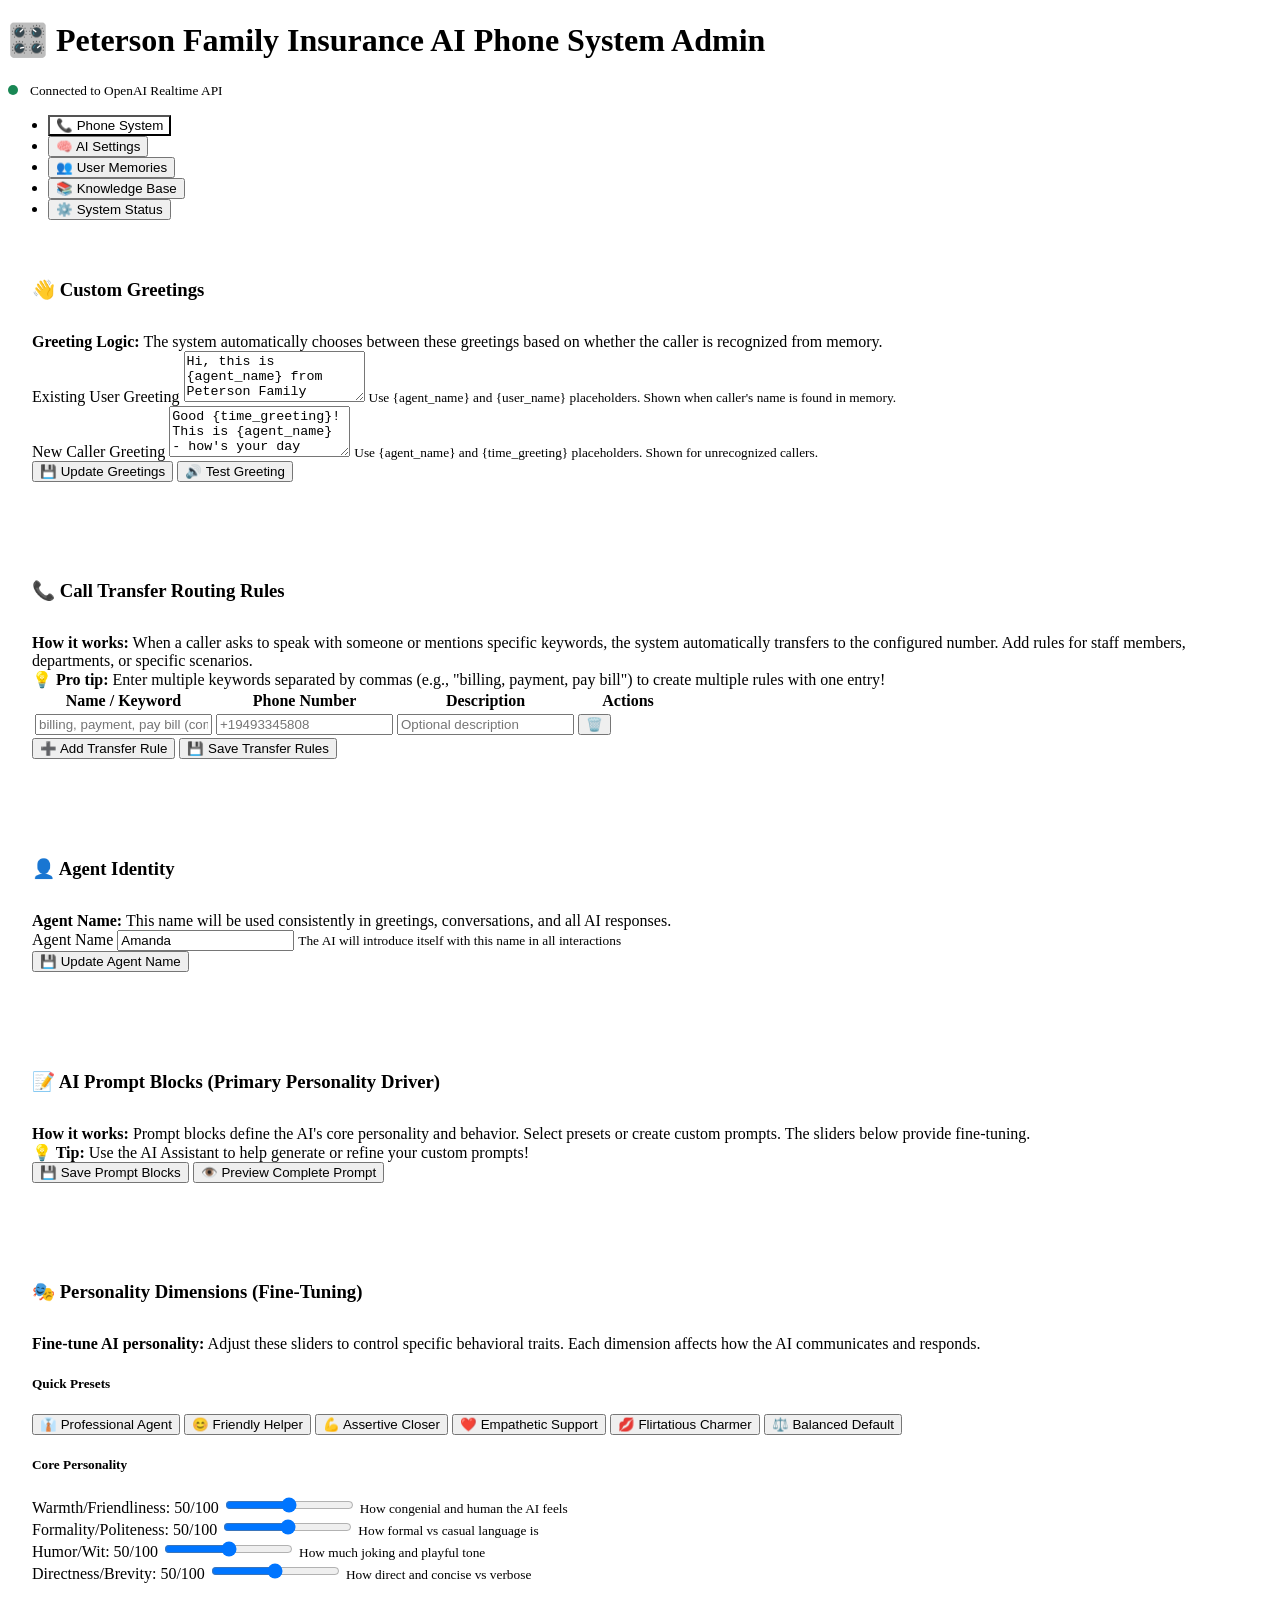
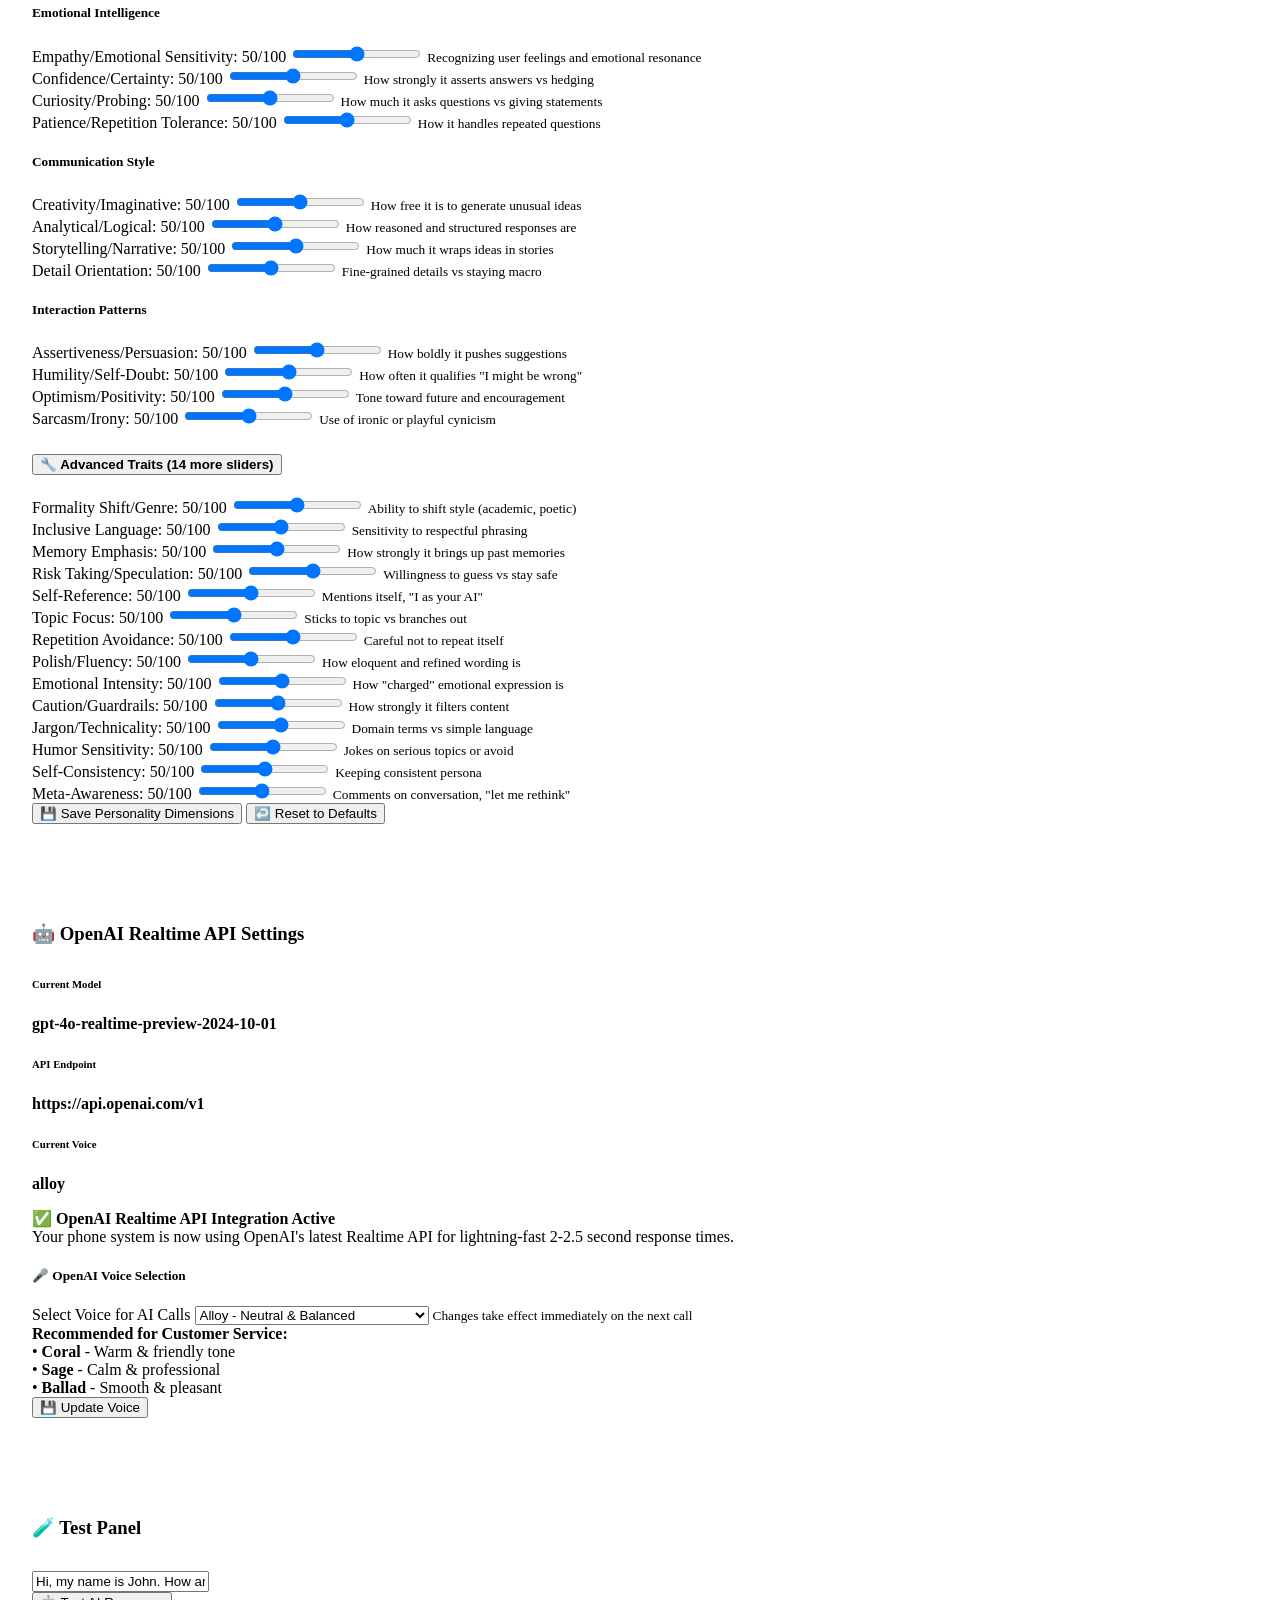
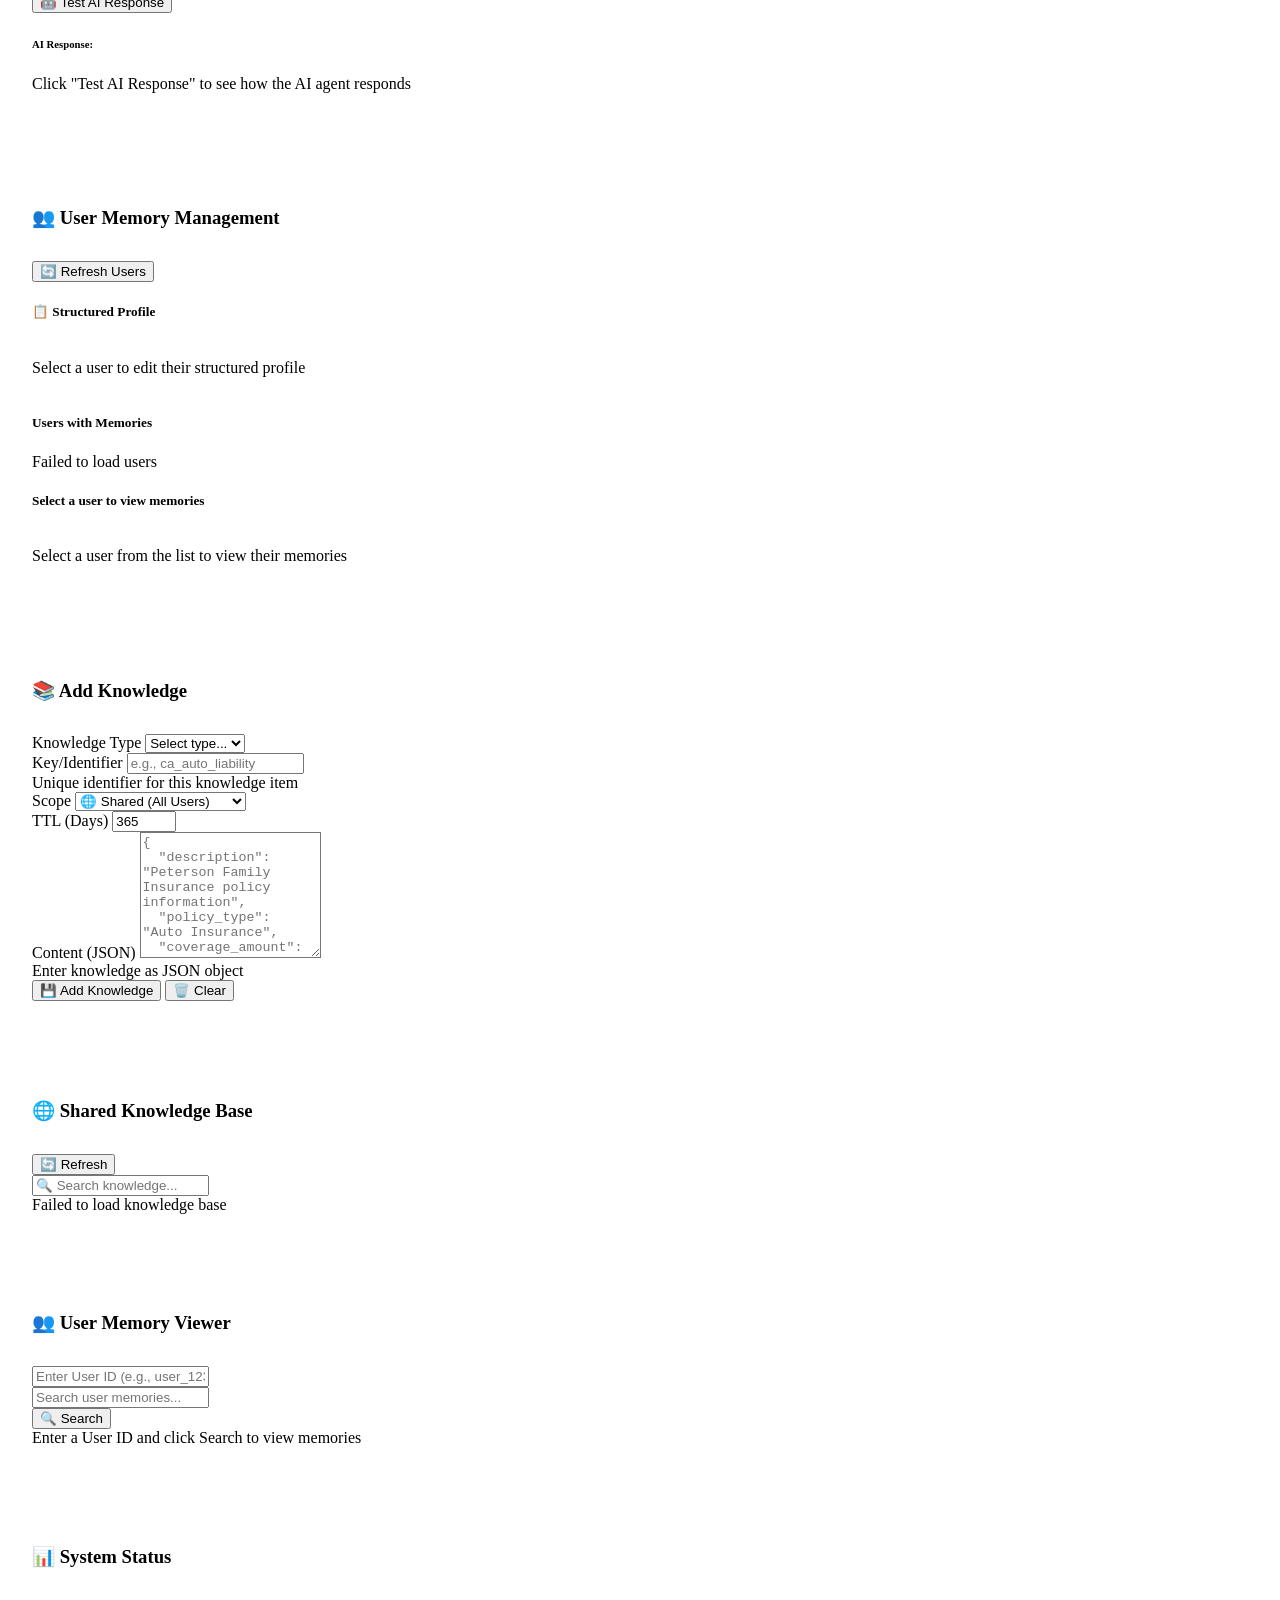
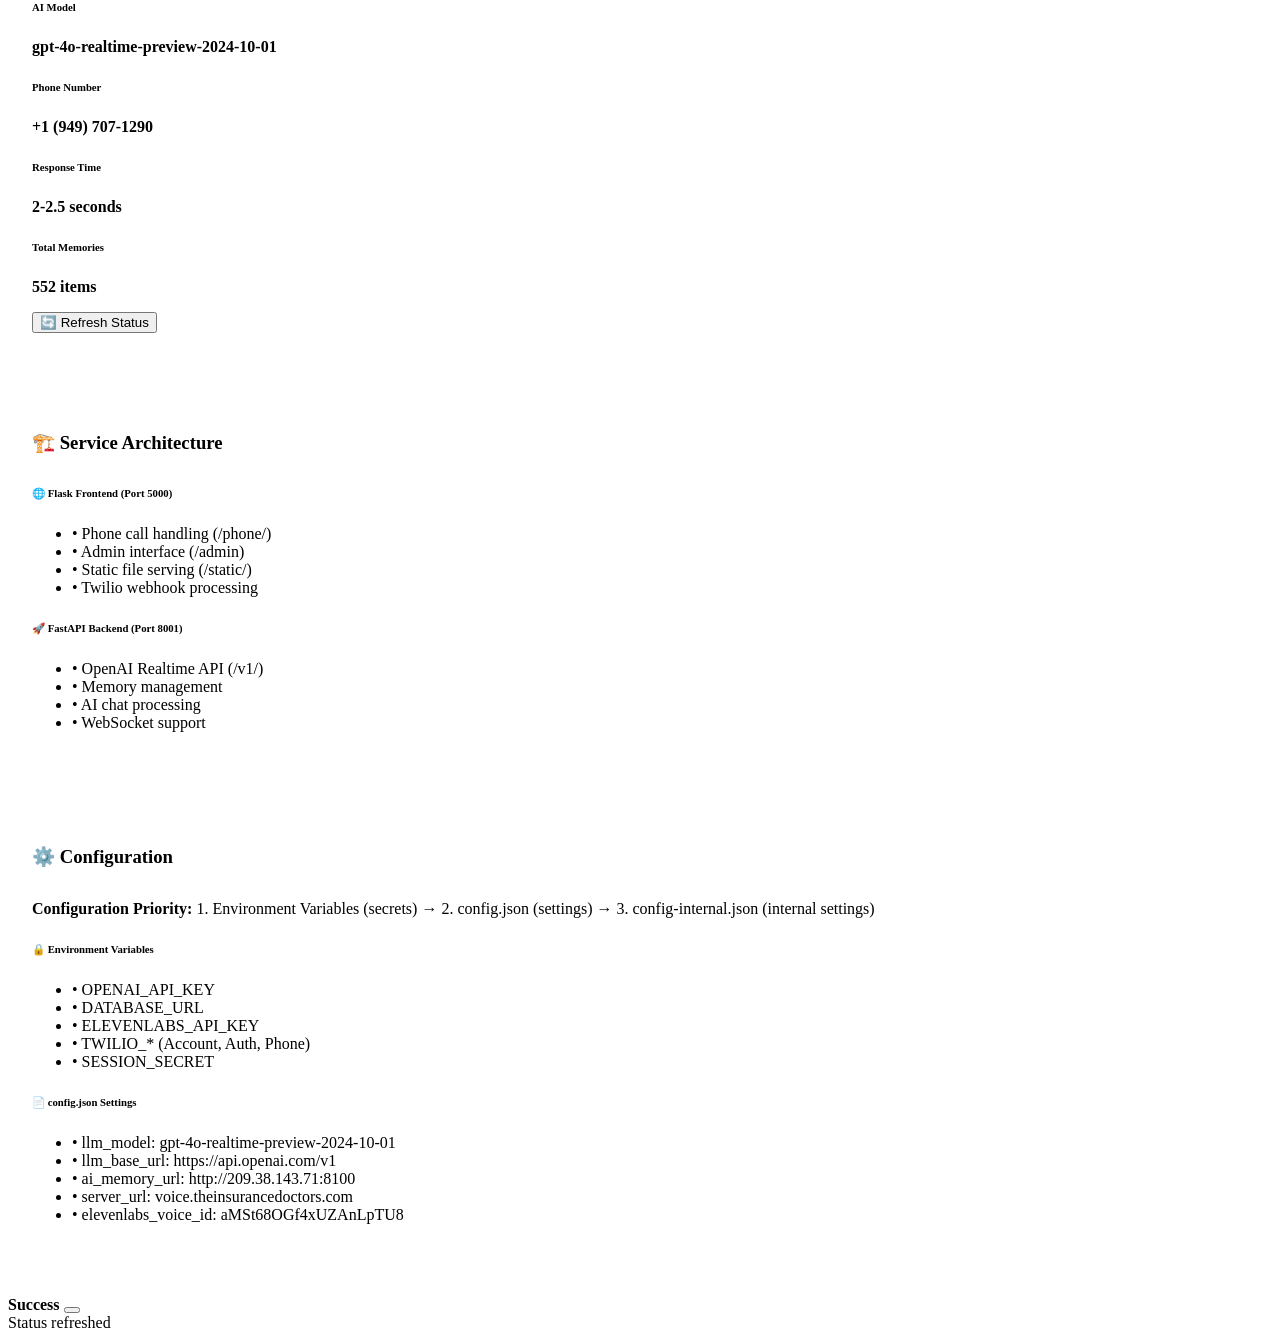
==== commit 21e3ce06: "Improve the visual styling of the AI prompt block section Remove inline styles from the prompt block" ====
--- a/static/admin.html
+++ b/static/admin.html
@@ -197,14 +197,14 @@
                 </div>
                 
                 <!-- Prompt Blocks System (PRIMARY) -->
-                <div class="admin-section" style="background: #f8f9fa; padding: 20px; border-radius: 8px; margin-bottom: 20px;">
+                <div class="admin-section">
                     <h3 class="section-header">📝 AI Prompt Blocks (Primary Personality Driver)</h3>
                     <div class="alert alert-info">
                         <strong>How it works:</strong> Prompt blocks define the AI's core personality and behavior. Select presets or create custom prompts. The sliders below provide fine-tuning.
                         <br><strong>💡 Tip:</strong> Use the AI Assistant to help generate or refine your custom prompts!
                     </div>
                     
-                    <div id="promptBlocksContainer" style="min-height: 100px;"></div>
+                    <div id="promptBlocksContainer"></div>
                     
                     <div class="mt-3">
                         <button class="btn btn-success" onclick="savePromptBlocks()">💾 Save Prompt Blocks</button>
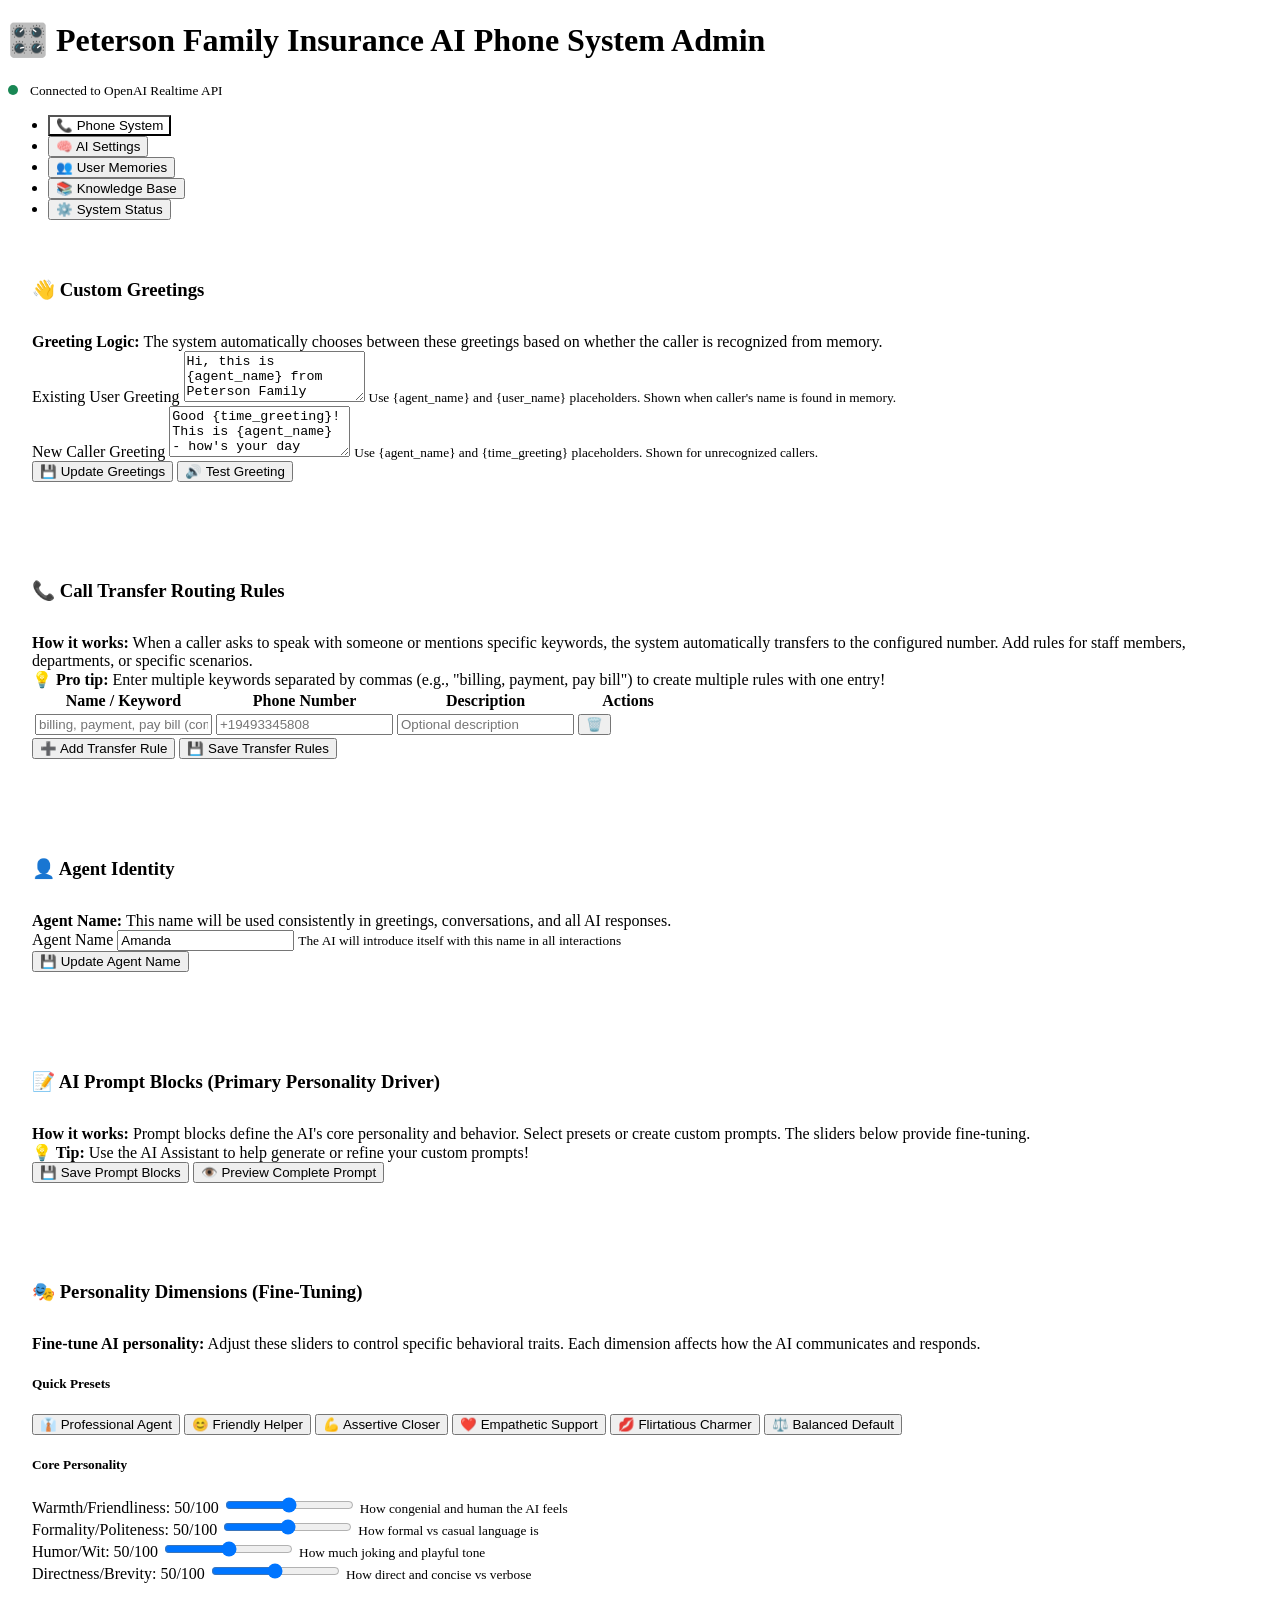
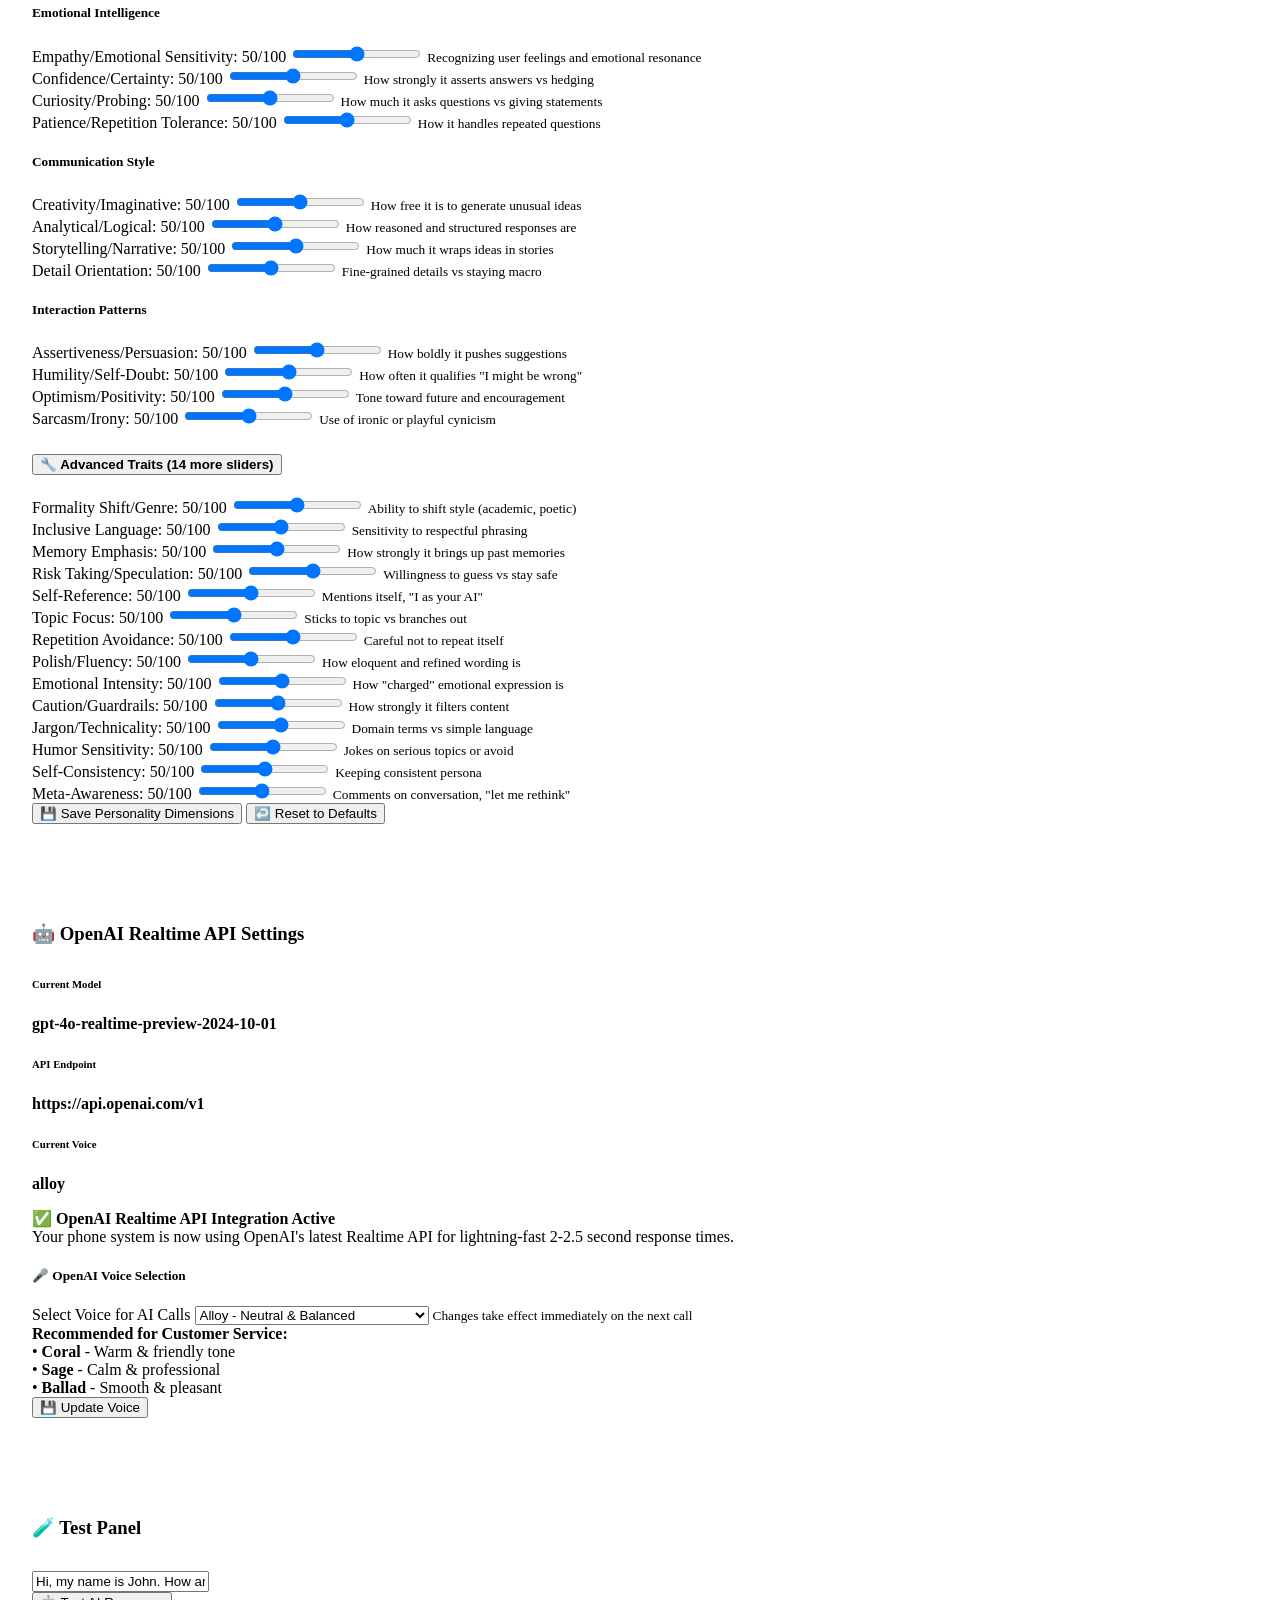
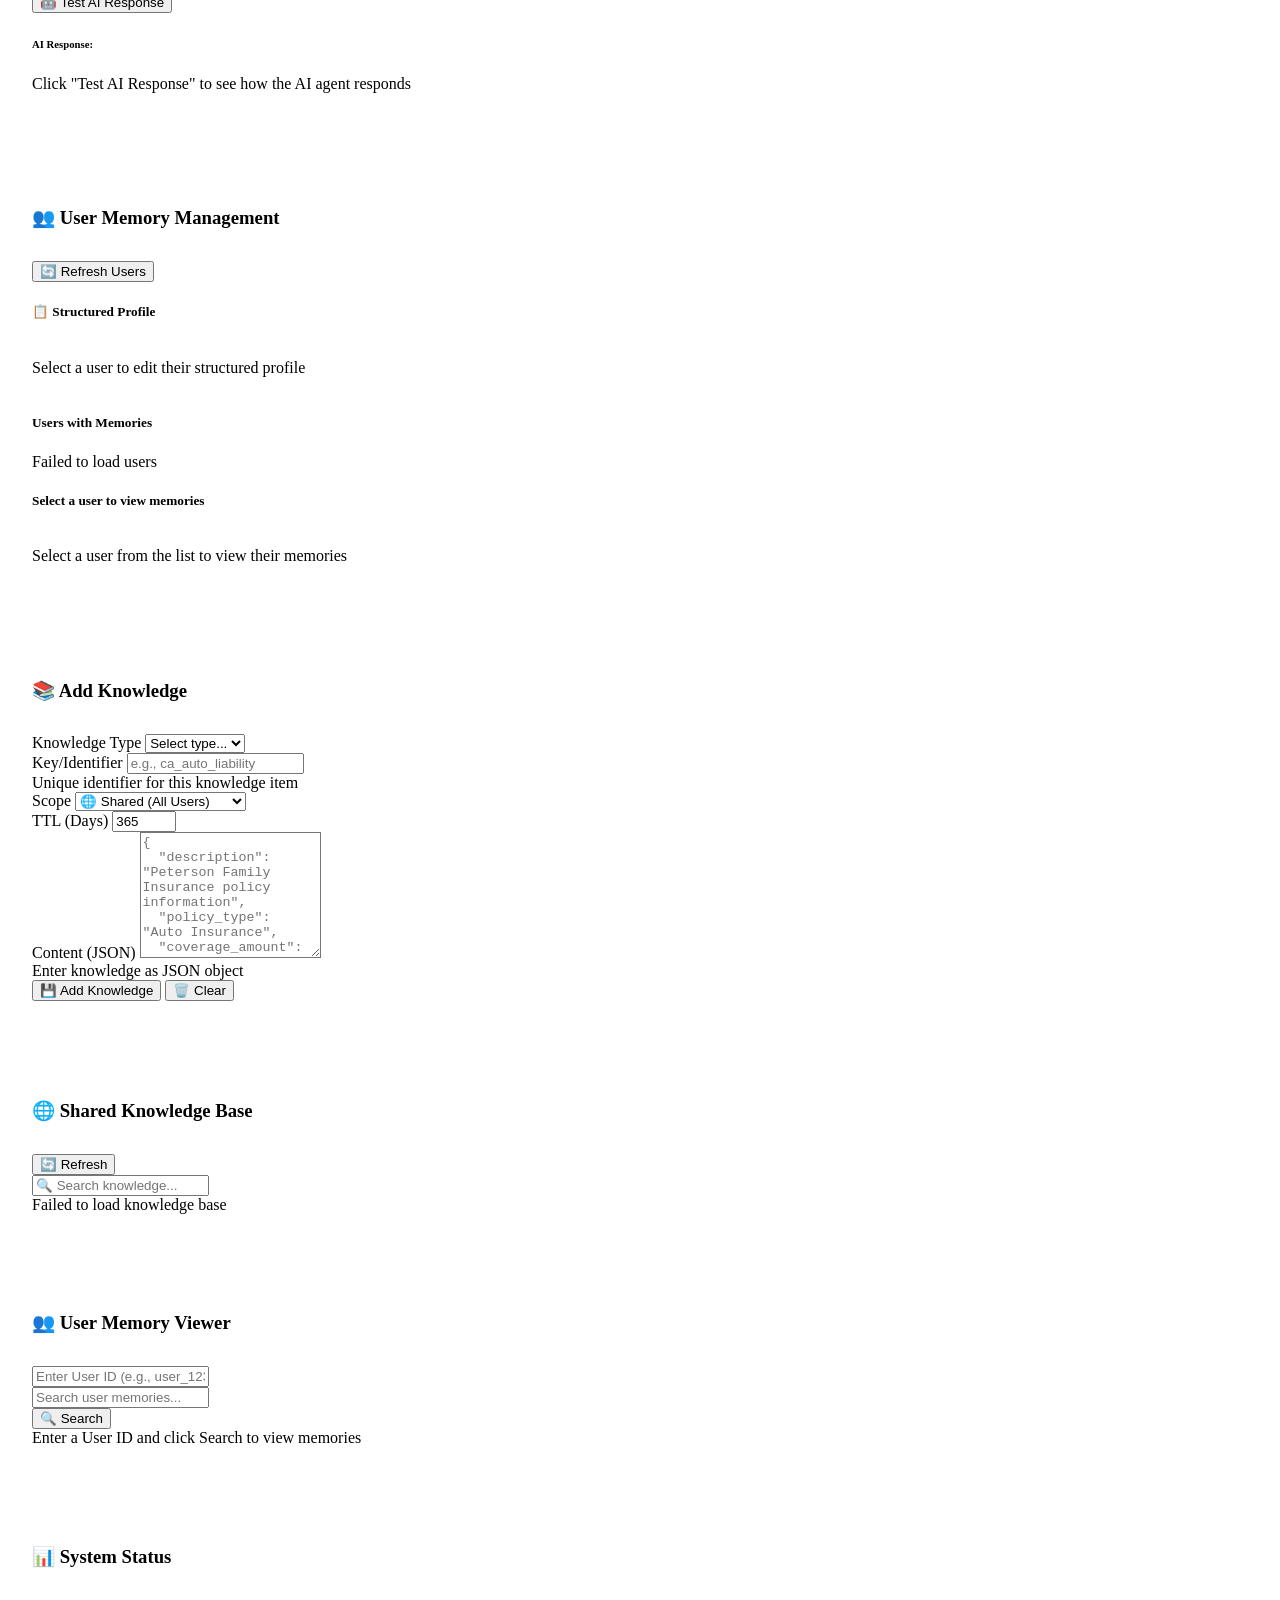
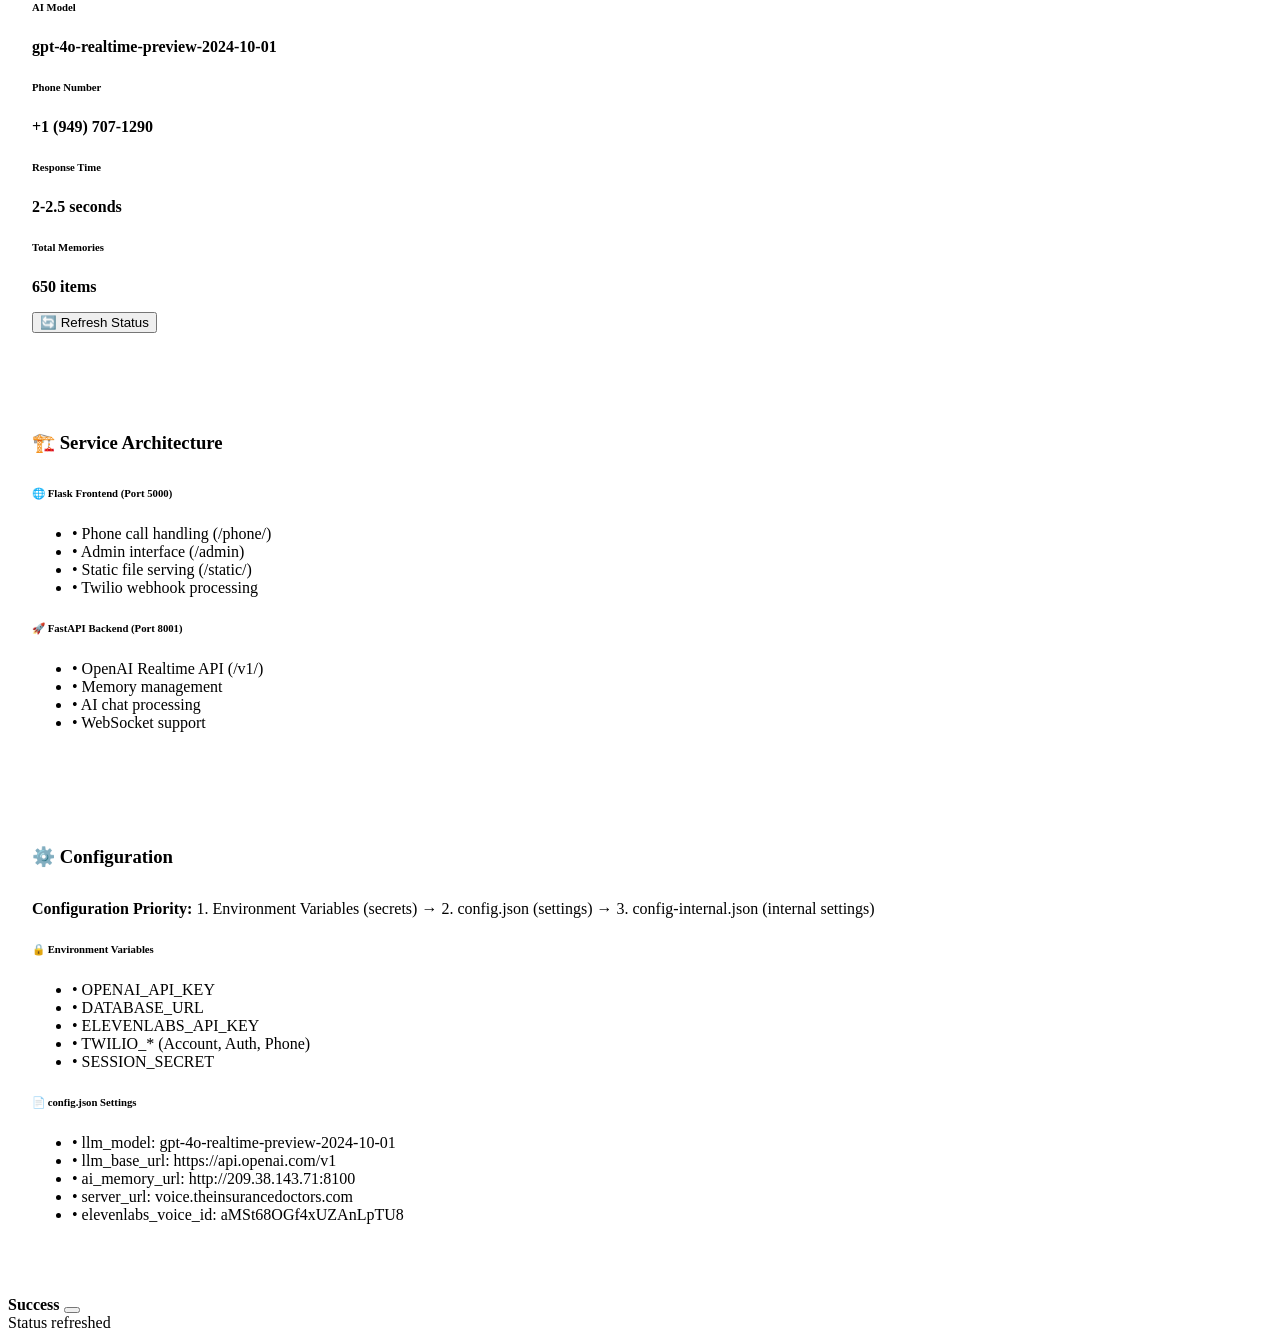
==== commit 7bdcb3ec: "Improve the visual appearance of the admin interface for prompt categories Update the admin interfac" ====
--- a/static/admin.html
+++ b/static/admin.html
@@ -2403,12 +2403,12 @@
                     .join('');
                 
                 const blockHtml = `
-                    <div class="card mb-3">
+                    <div class="card mb-3 bg-dark text-light">
                         <div class="card-header bg-primary text-white">
                             <h5 class="mb-0">${category.name}</h5>
                             <small>${category.description}</small>
                         </div>
-                        <div class="card-body">
+                        <div class="card-body bg-dark">
                             <div class="row mb-2">
                                 <div class="col-md-6">
                                     <label class="form-label">Select Preset</label>
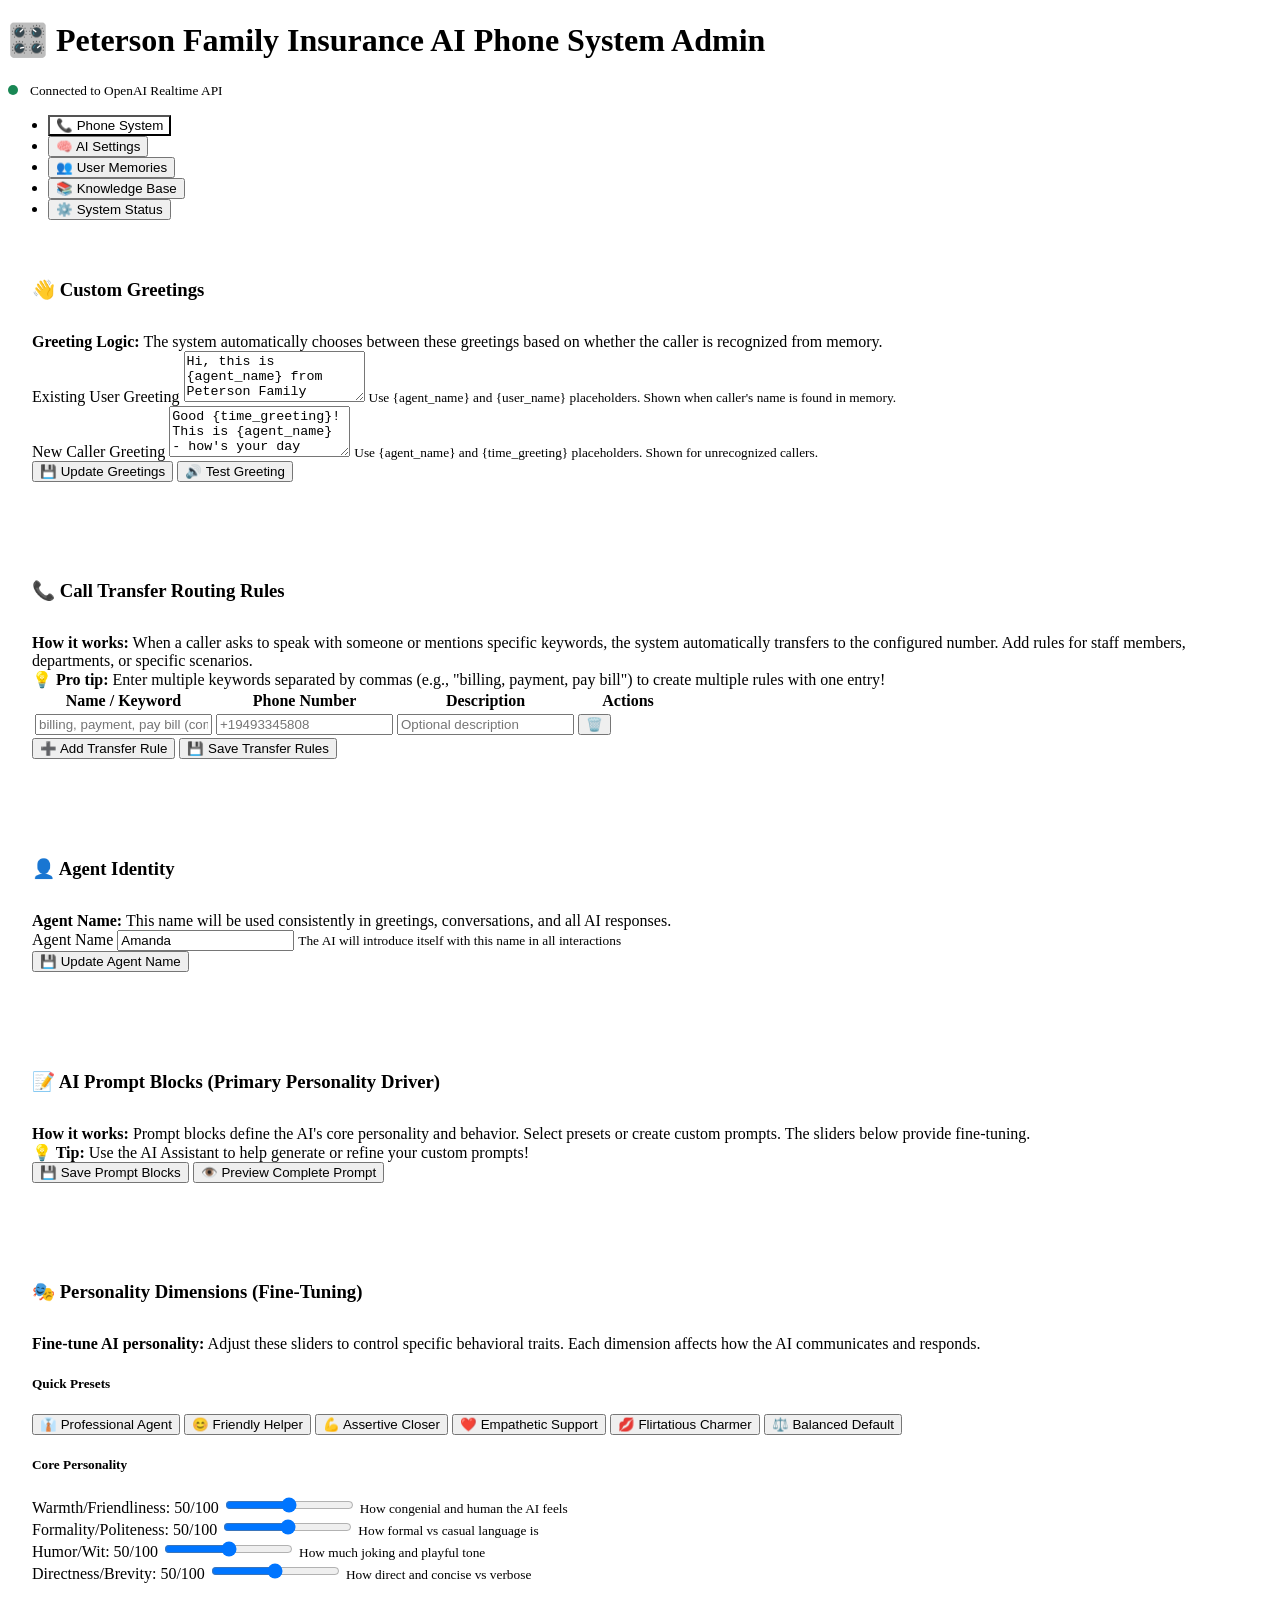
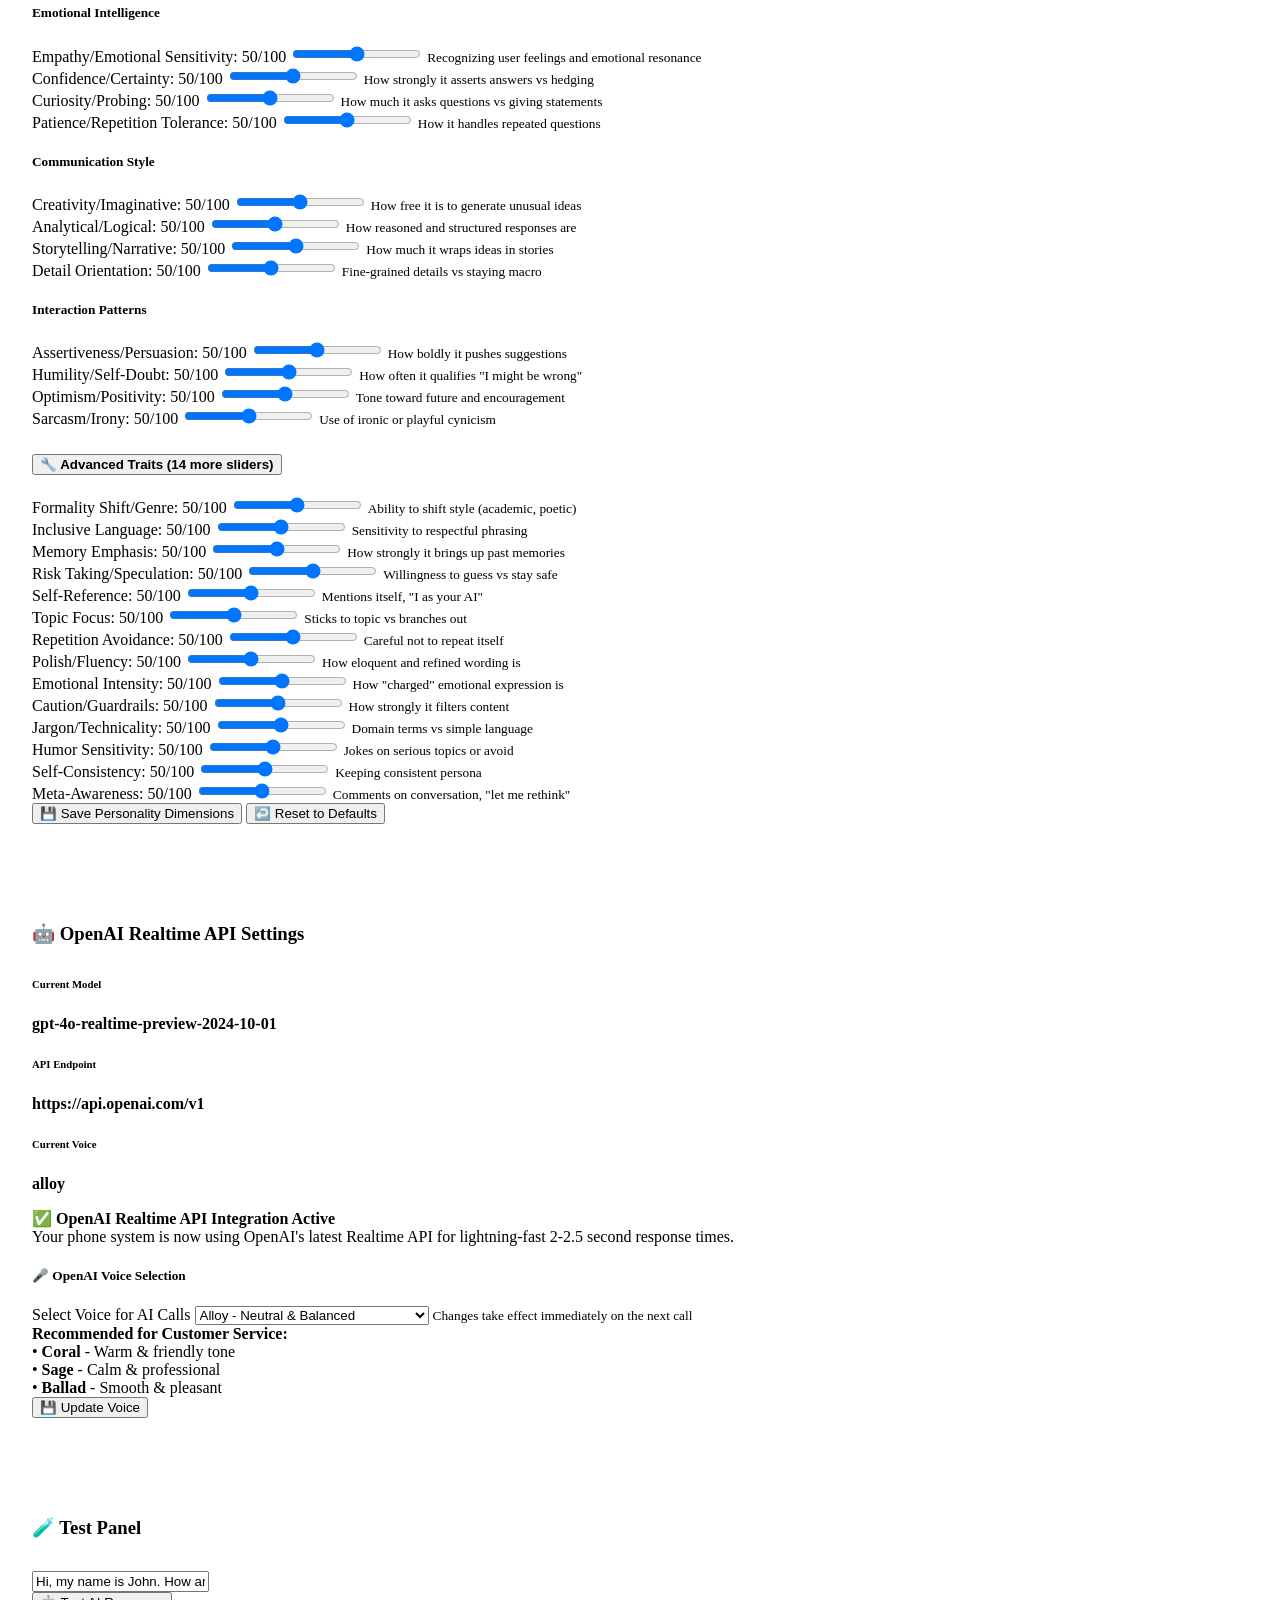
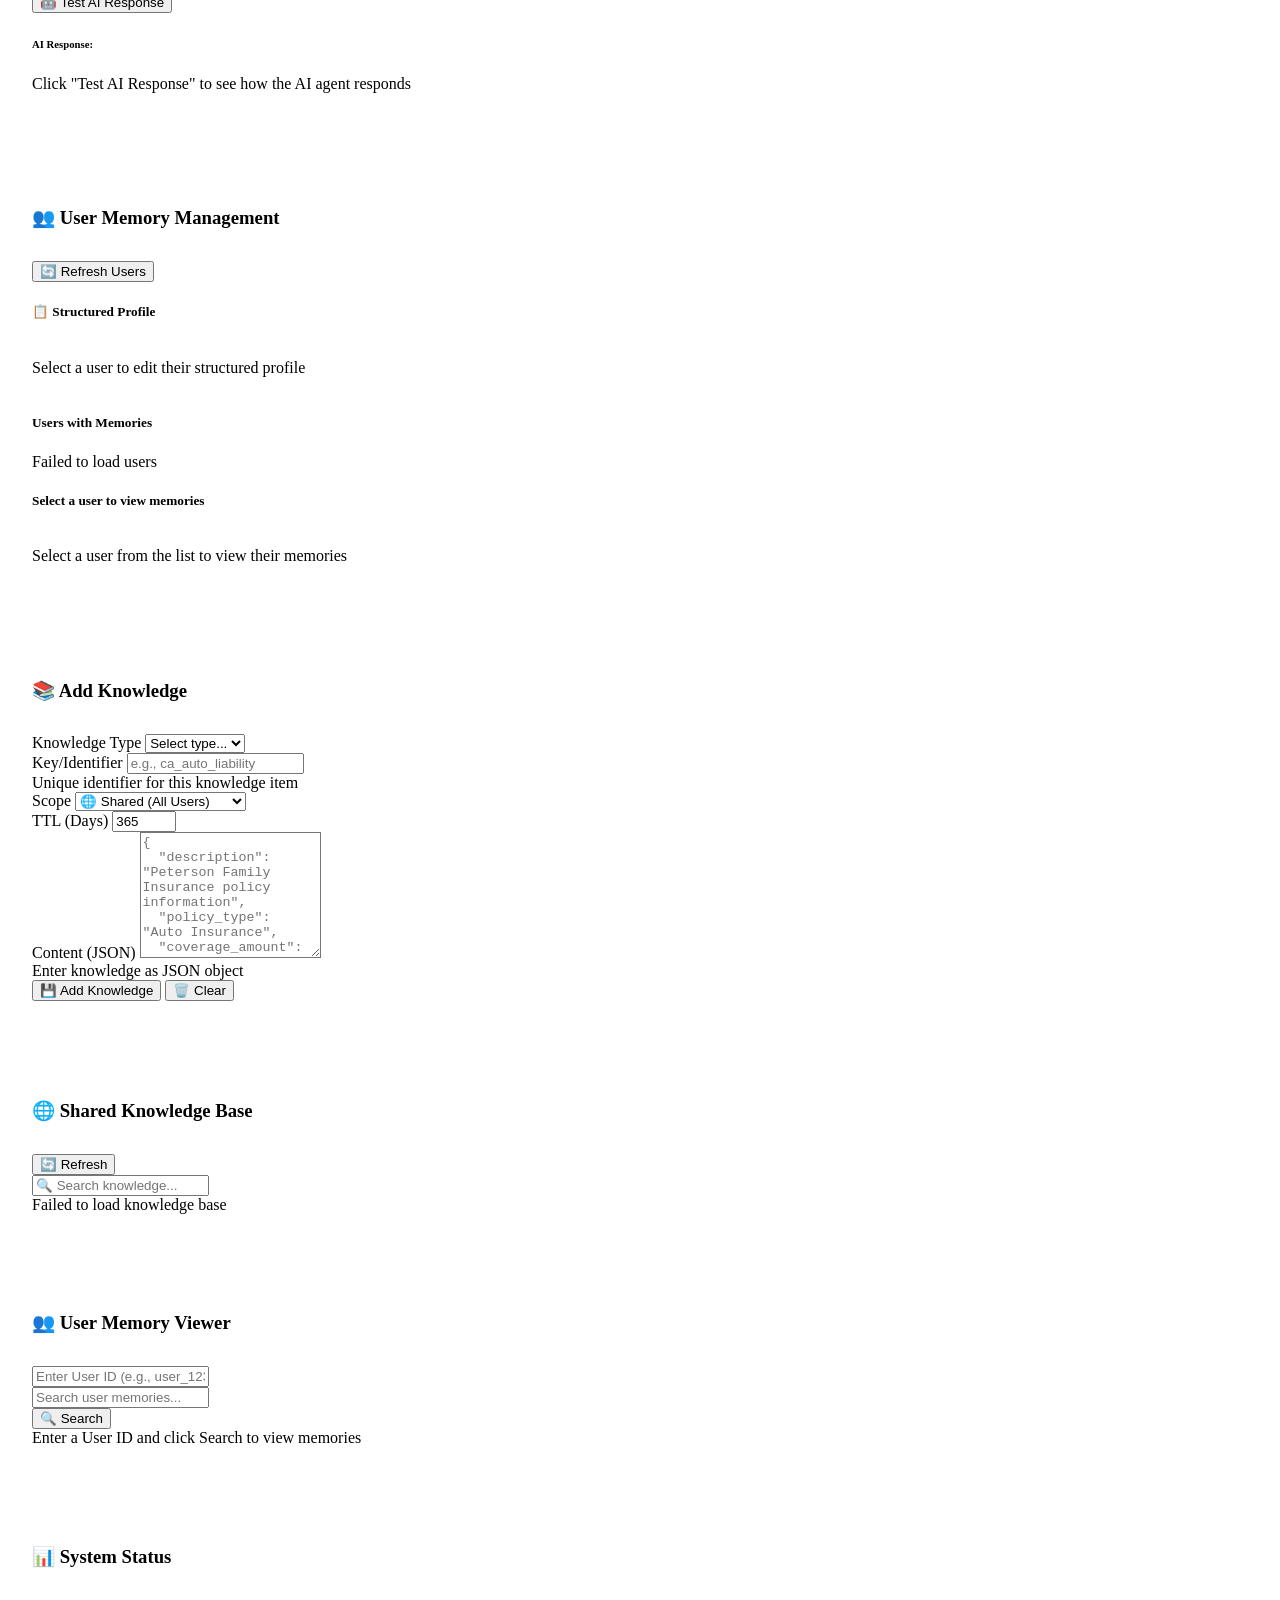
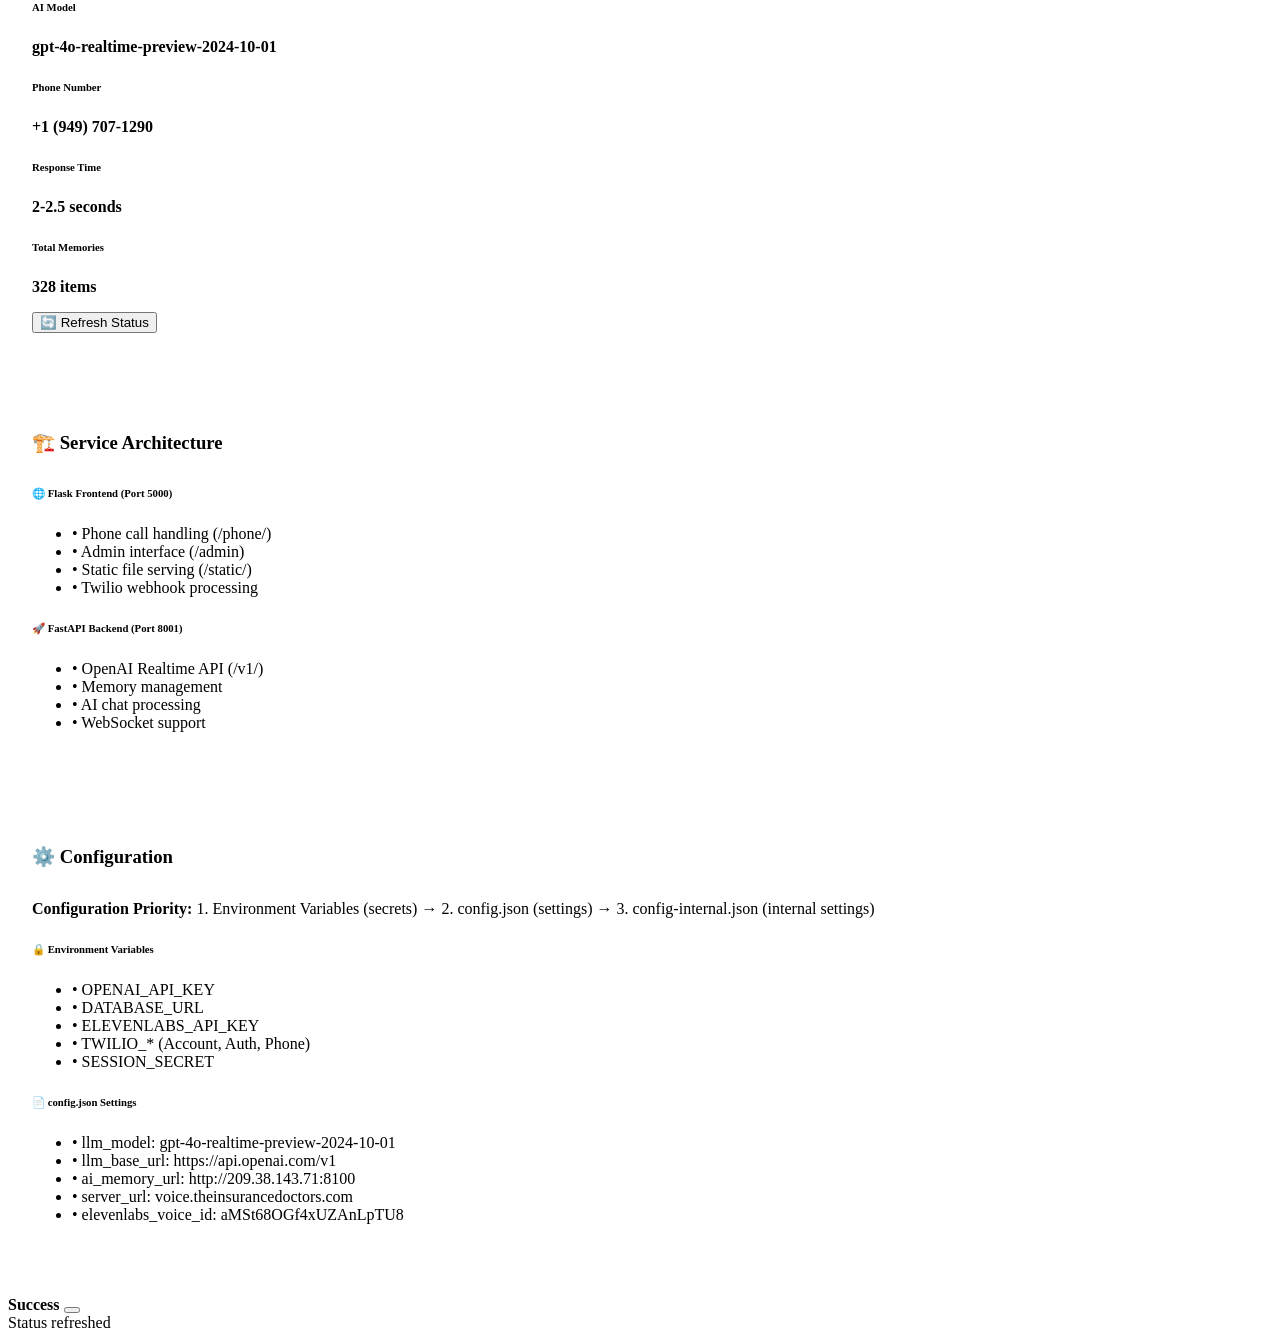
==== commit bd24d628: "Ensure custom prompts are saved and used by the AI correctly Update static/admin.html to save the te" ====
--- a/static/admin.html
+++ b/static/admin.html
@@ -2506,16 +2506,11 @@
             const blocks = {};
             
             Object.keys(promptCategories).forEach(categoryKey => {
-                const presetSelect = document.getElementById(`preset-${categoryKey}`);
                 const promptText = document.getElementById(`prompt-${categoryKey}`).value;
                 
-                if (promptText) {
-                    // If preset is selected (not custom), save preset key; otherwise save custom text
-                    if (presetSelect.value && presetSelect.value !== 'custom') {
-                        blocks[categoryKey] = presetSelect.value;
-                    } else if (promptText.trim()) {
-                        blocks[categoryKey] = promptText;
-                    }
+                // Always save the textarea content (custom or preset text), not the dropdown value
+                if (promptText && promptText.trim()) {
+                    blocks[categoryKey] = promptText;
                 }
             });
             
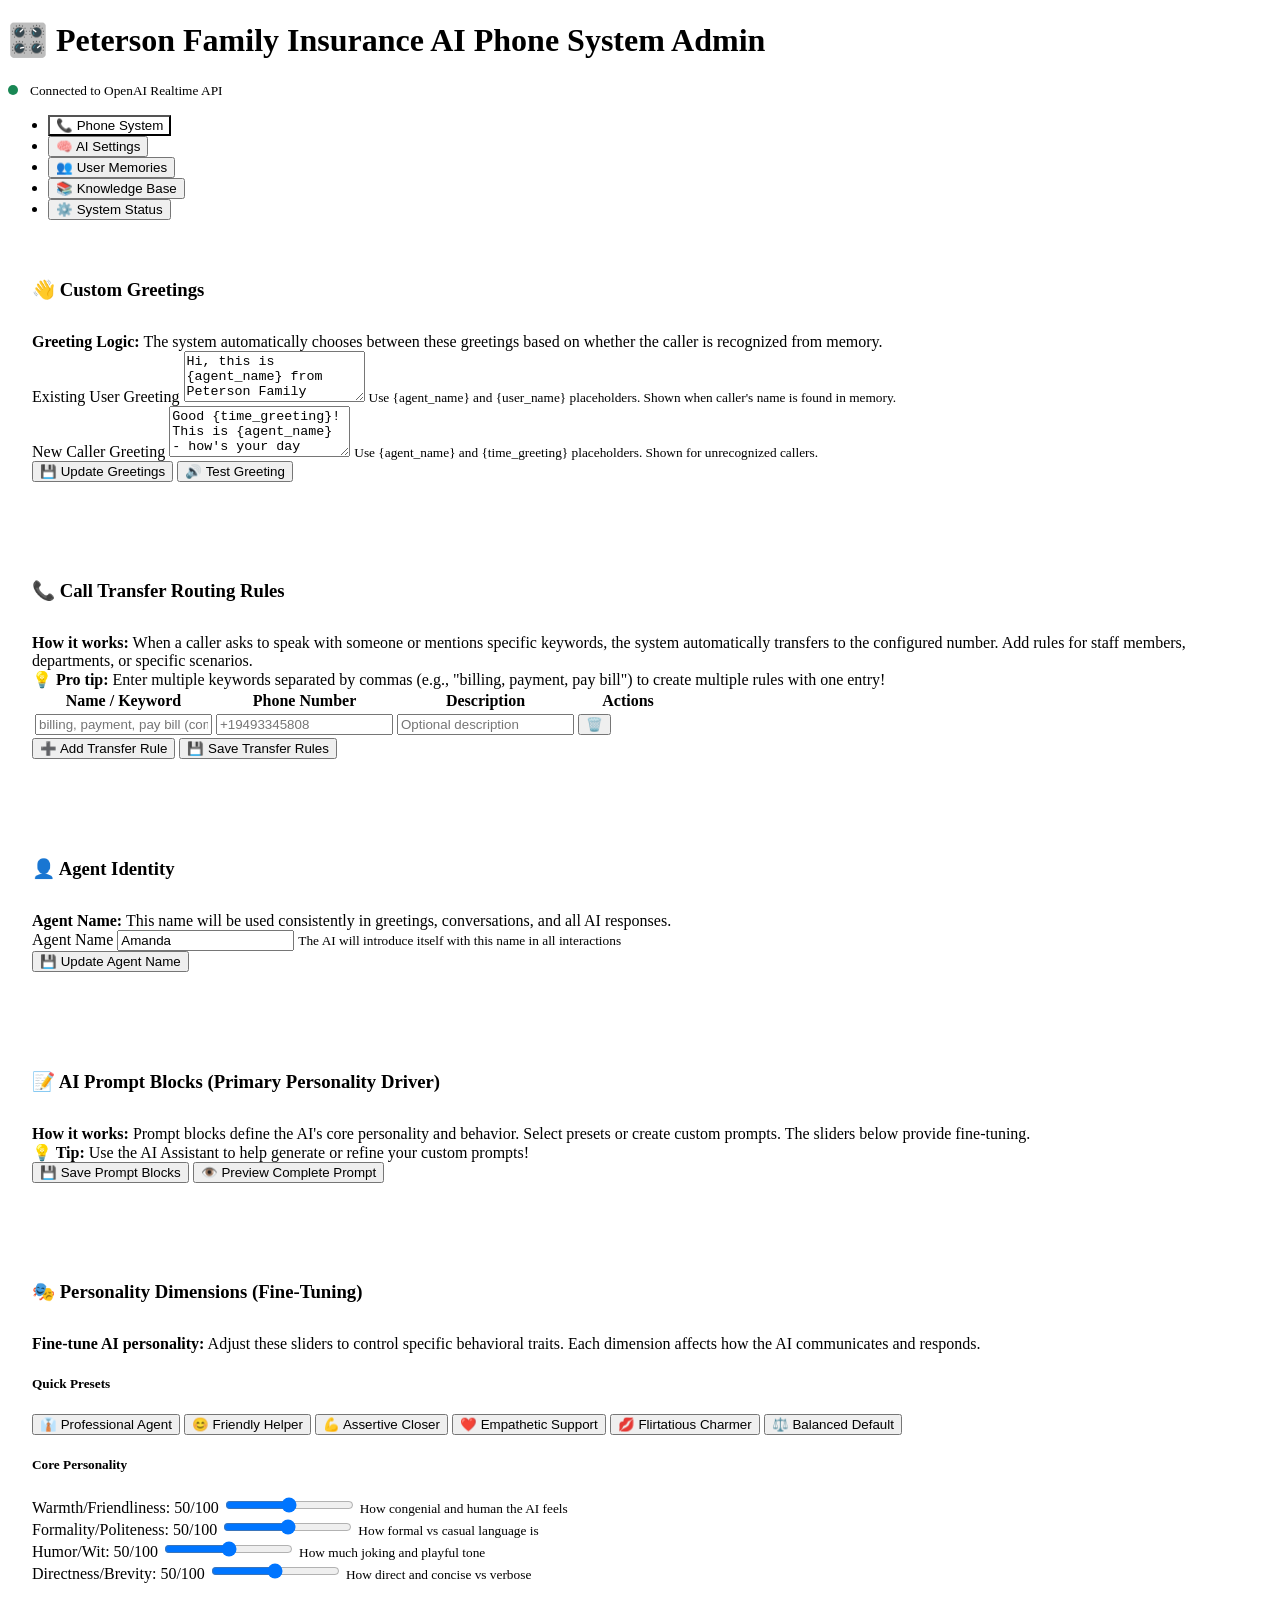
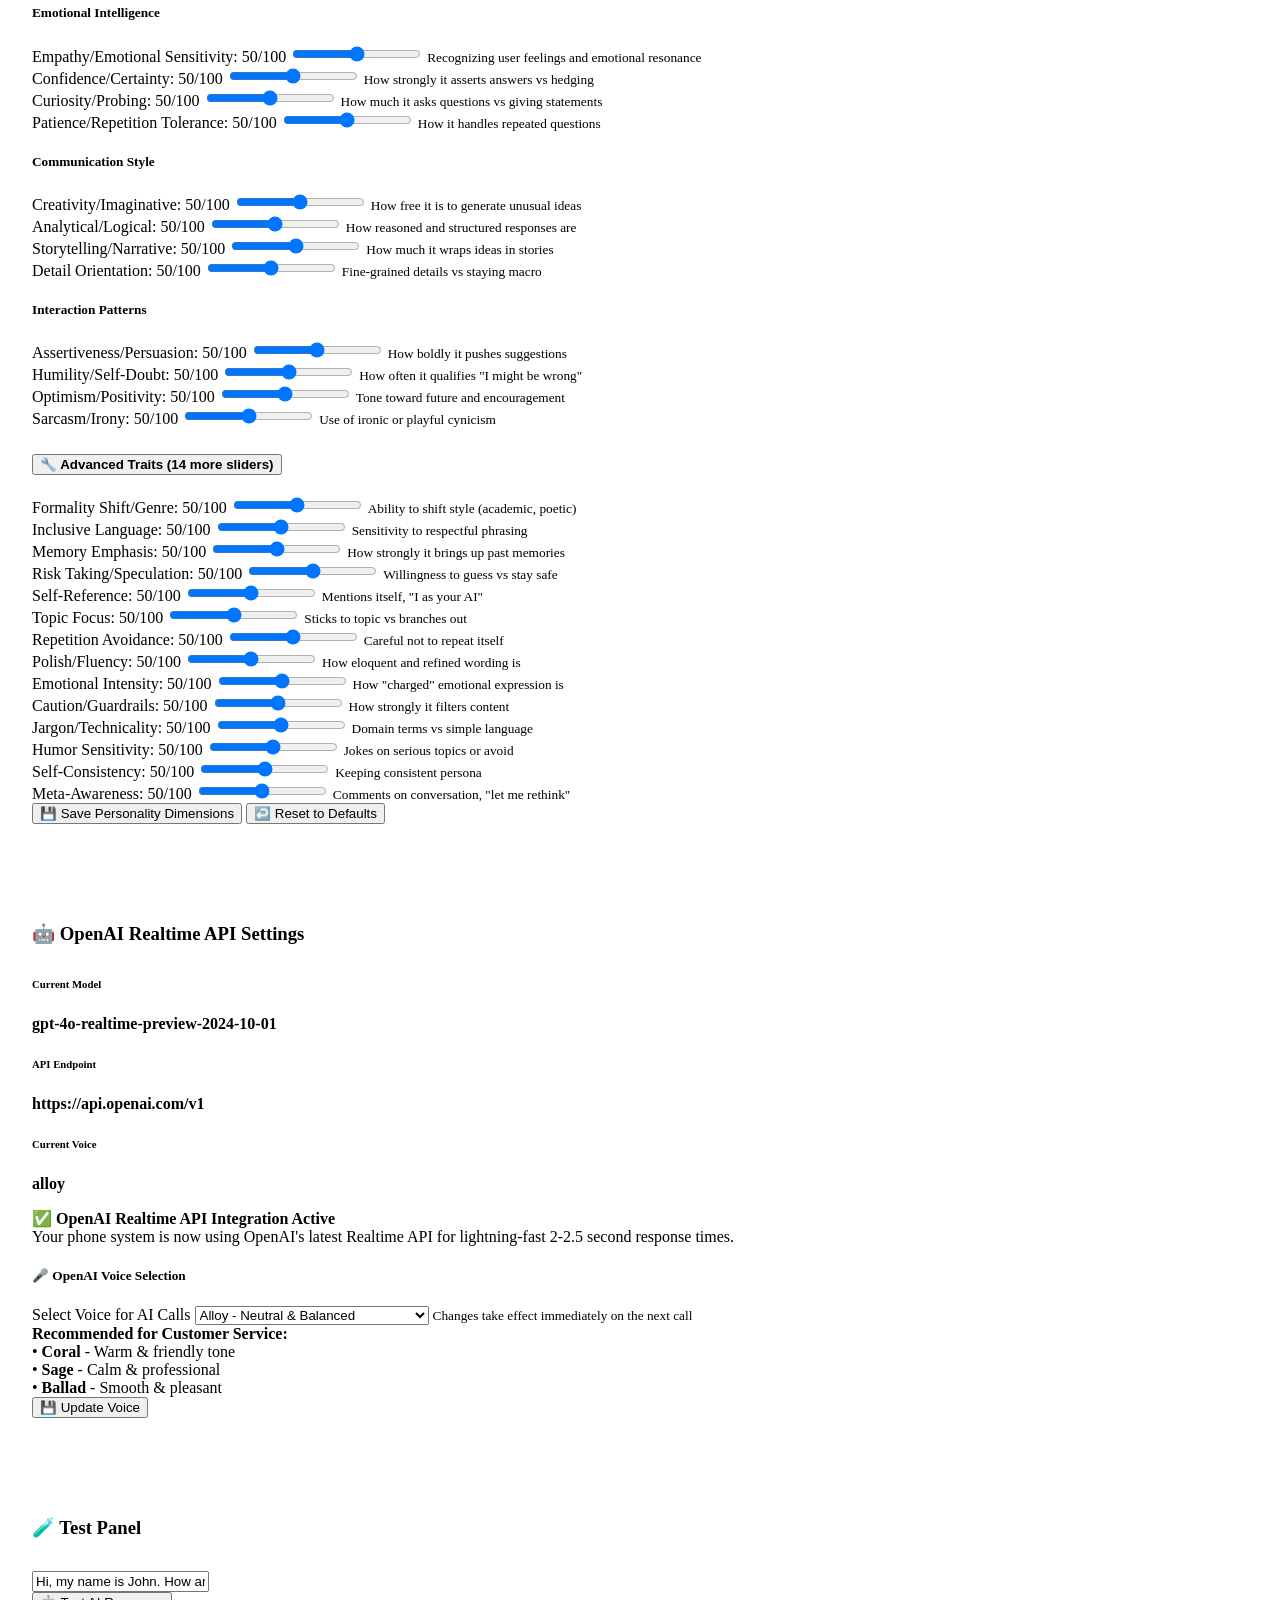
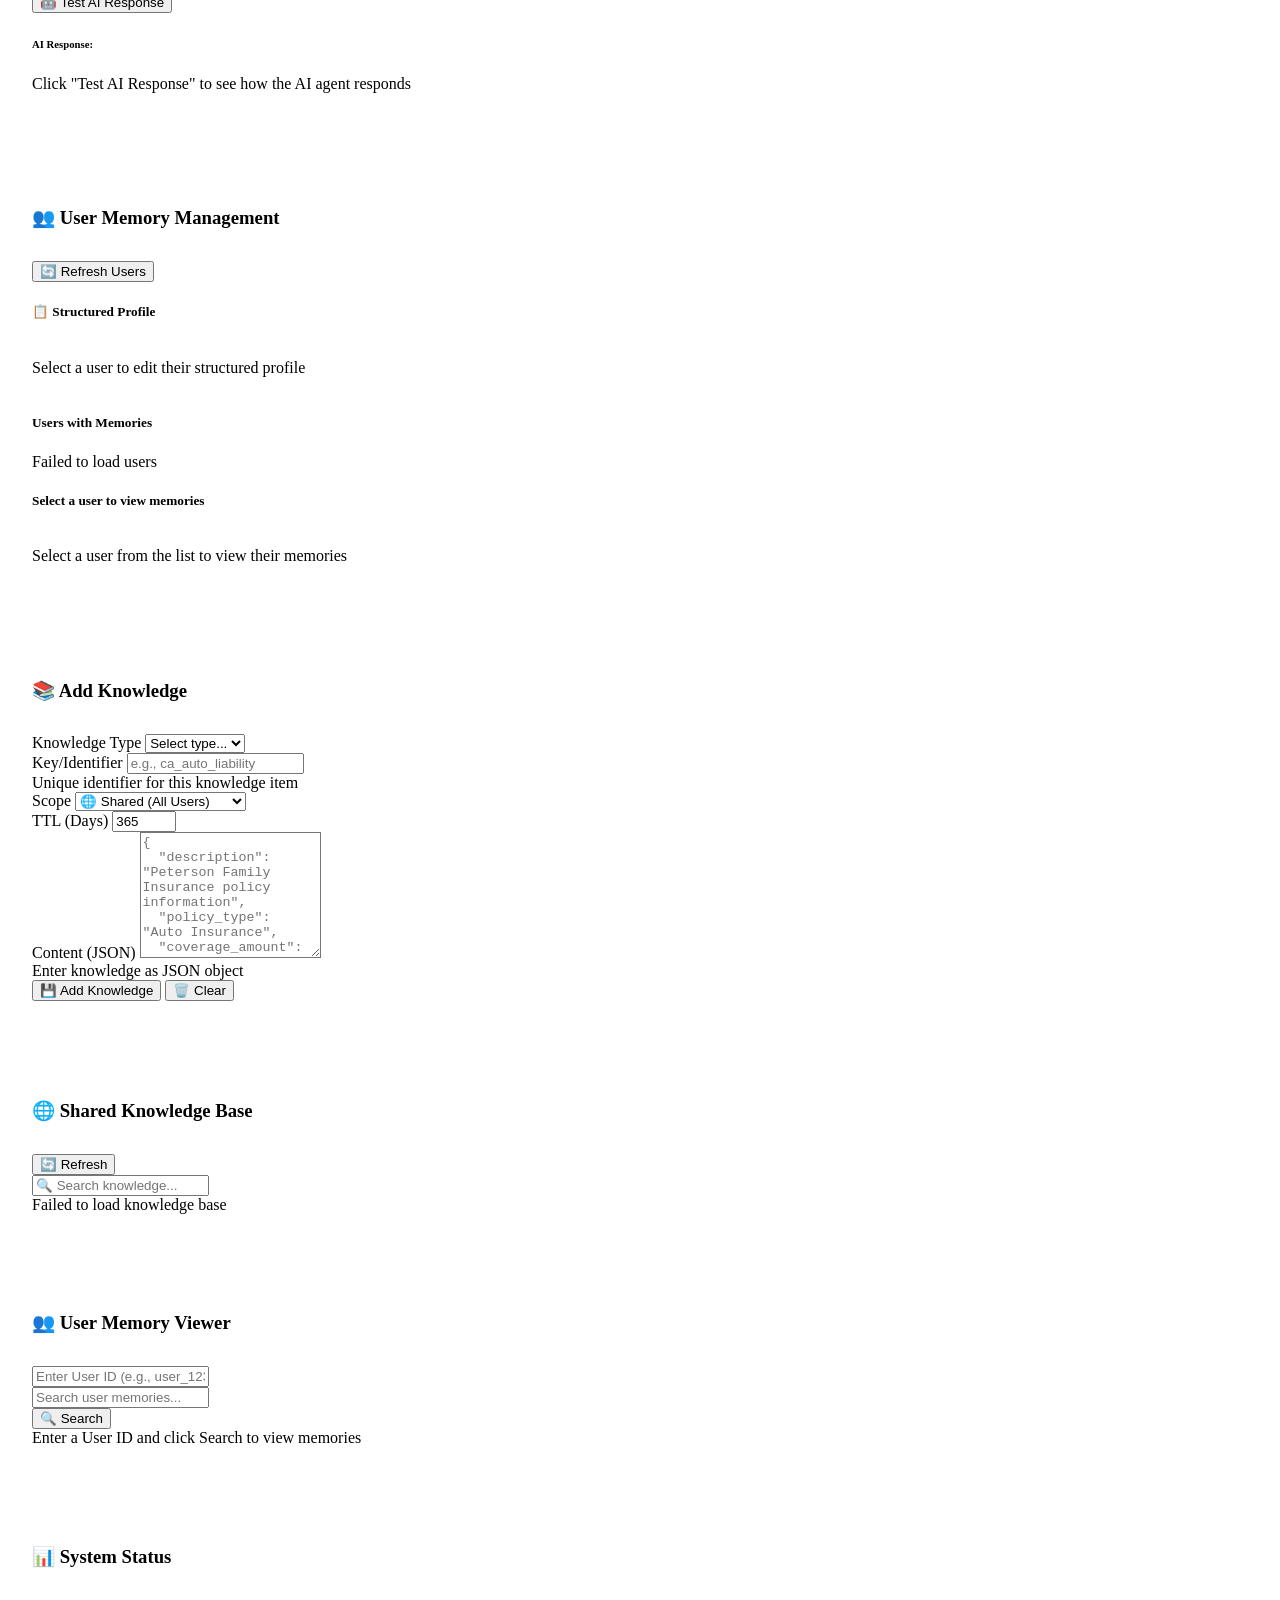
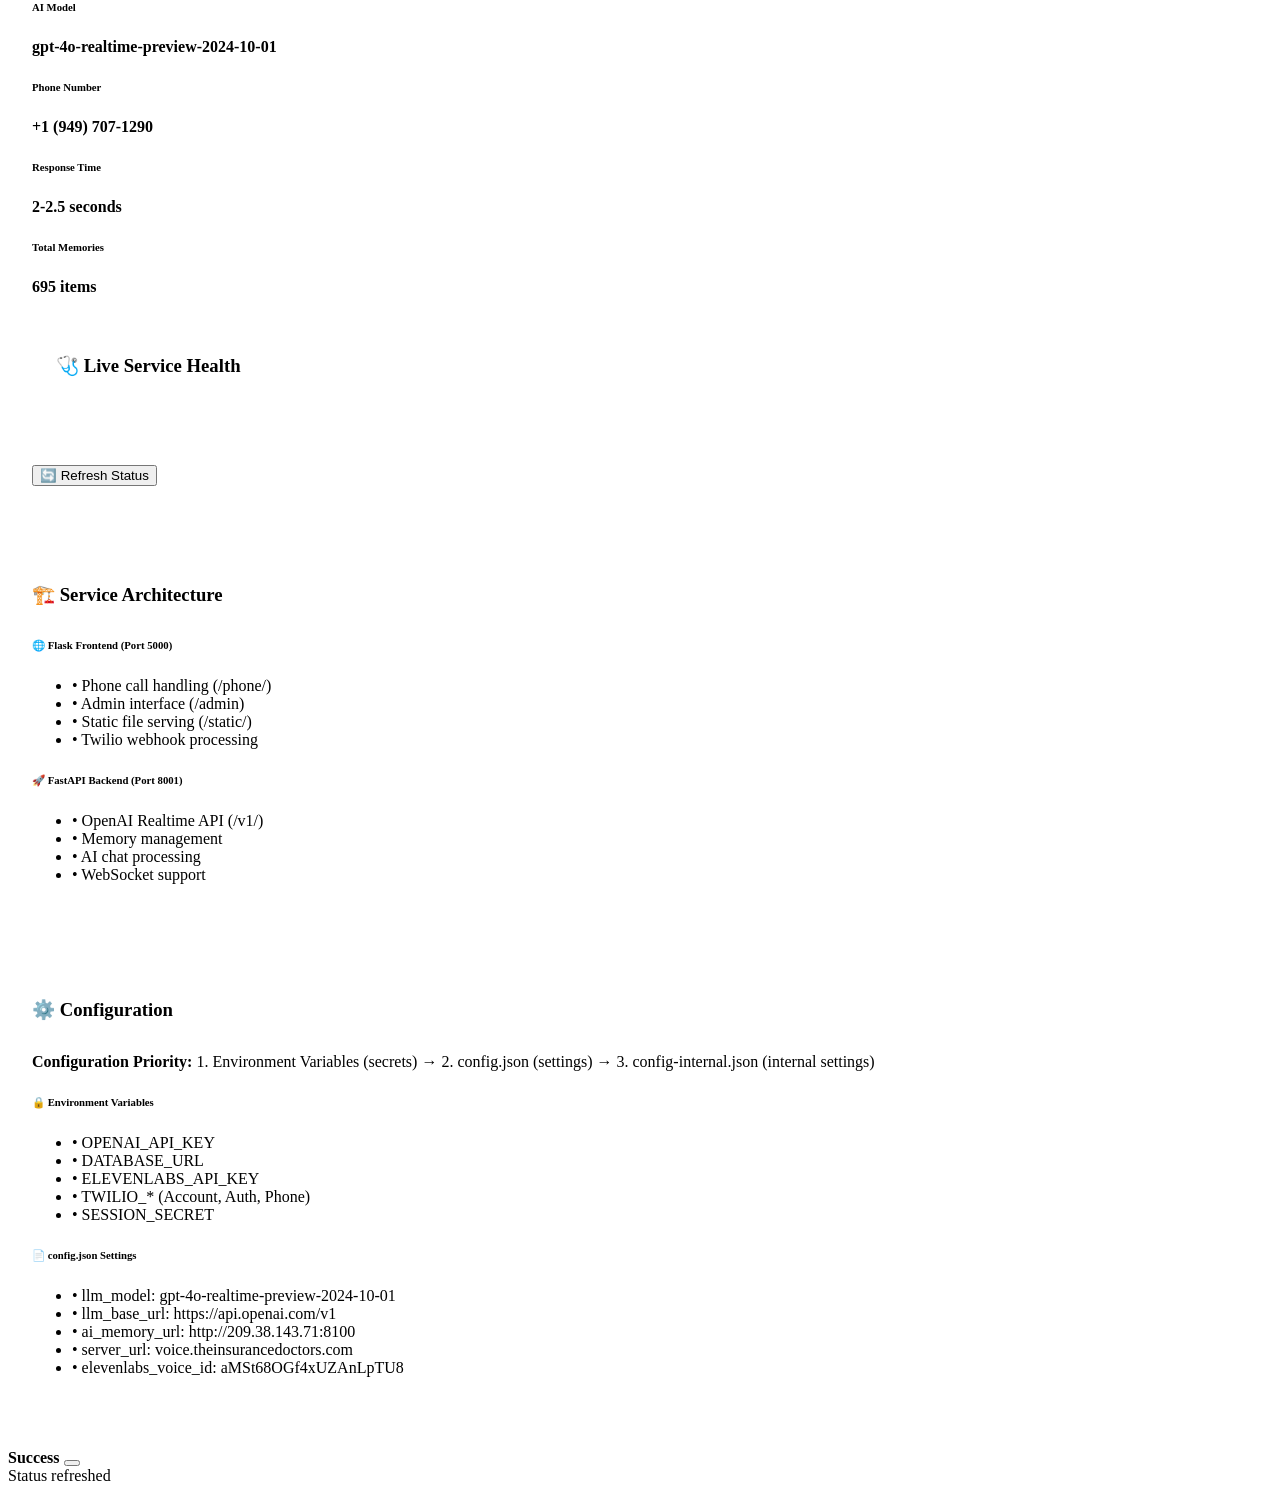
==== commit 2b358ad7: "Add the Live Service Health section inside the System Status tab" ====
--- a/static/admin.html
+++ b/static/admin.html
@@ -712,8 +712,12 @@
                             </div>
                         </div>
                     </div>
-                    <button class="btn btn-info mt-2" onclick="refreshStatus()">🔄 Refresh Status</button>
-                </div>
+                <!-- Live Service Health (auto-refreshing grid) -->
+                <div class="admin-section">
+                    <h3 class="section-header">🩺 Live Service Health</h3>
+                    <div id="system-status"></div>
+                </div><button class="btn btn-info mt-2" onclick="refreshStatus()">🔄 Refresh Status</button>
+            </div>
 
                 <!-- Service Architecture -->
                 <div class="admin-section">
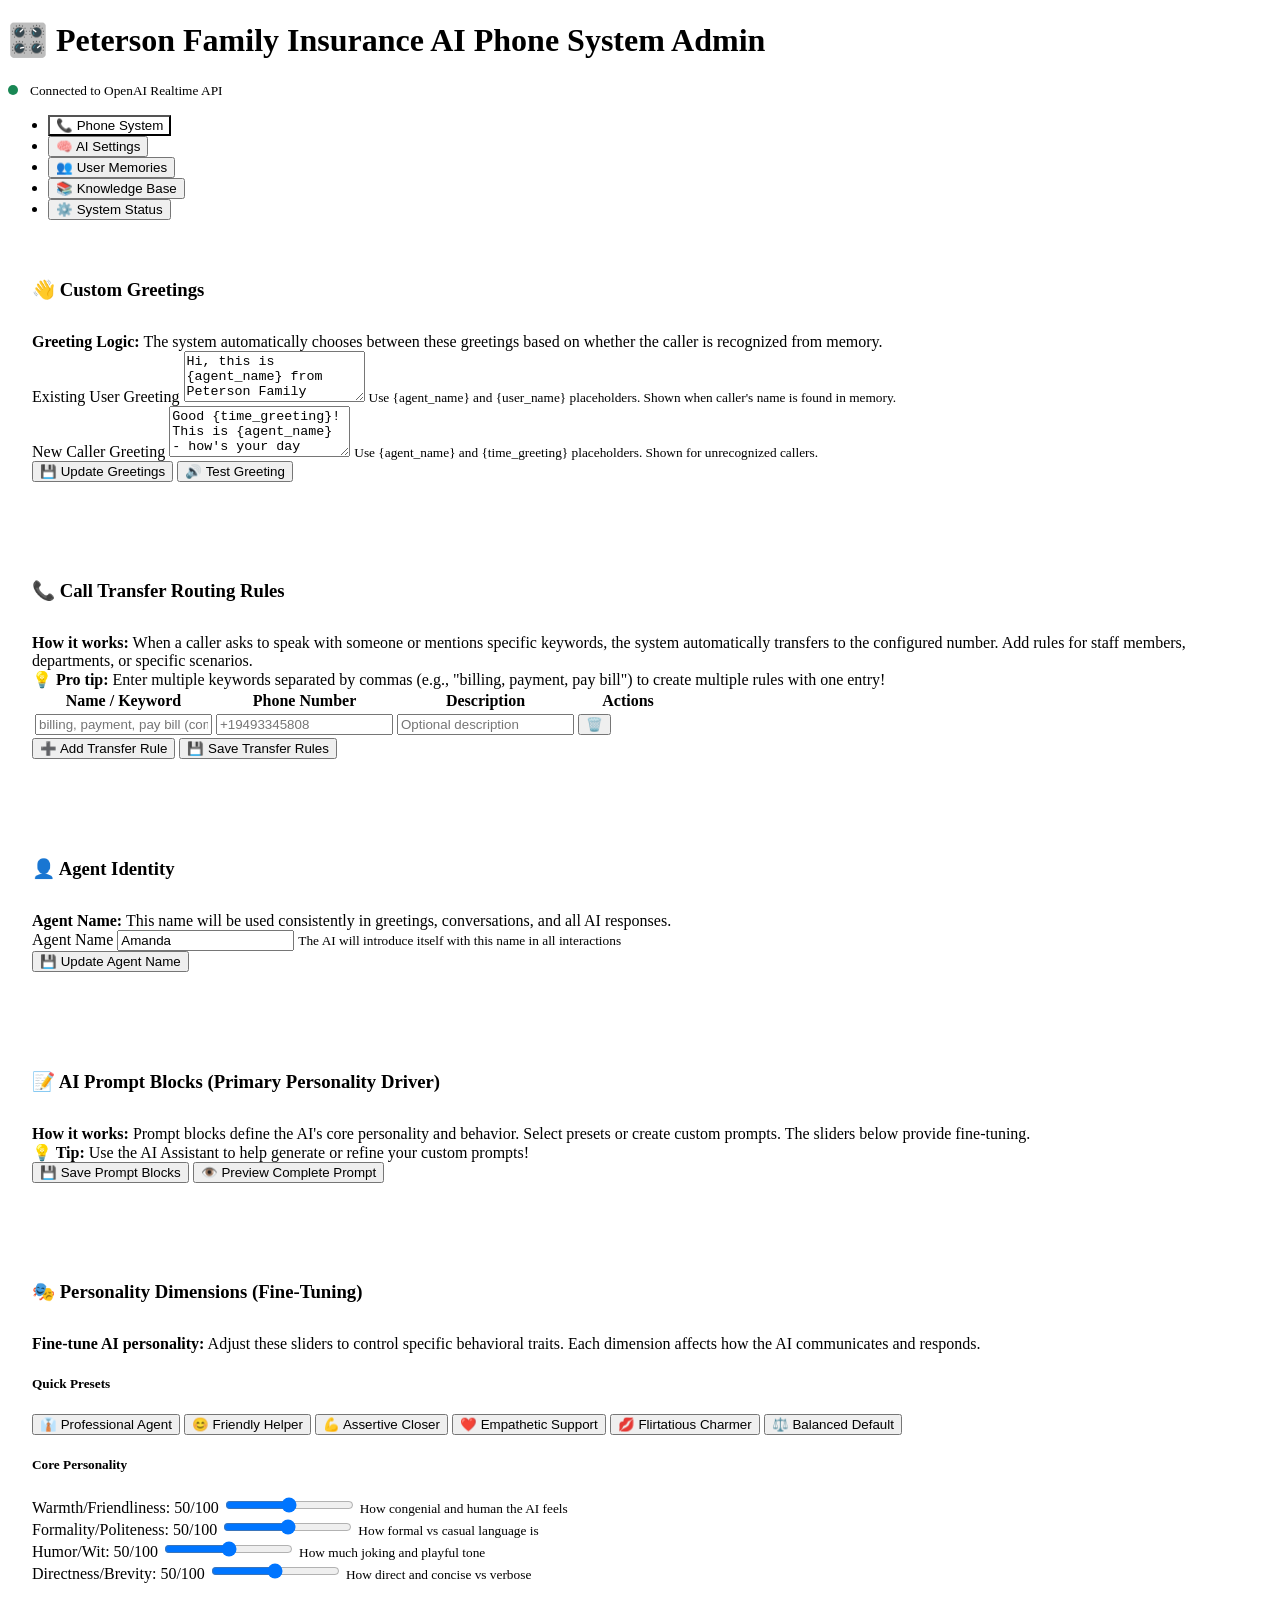
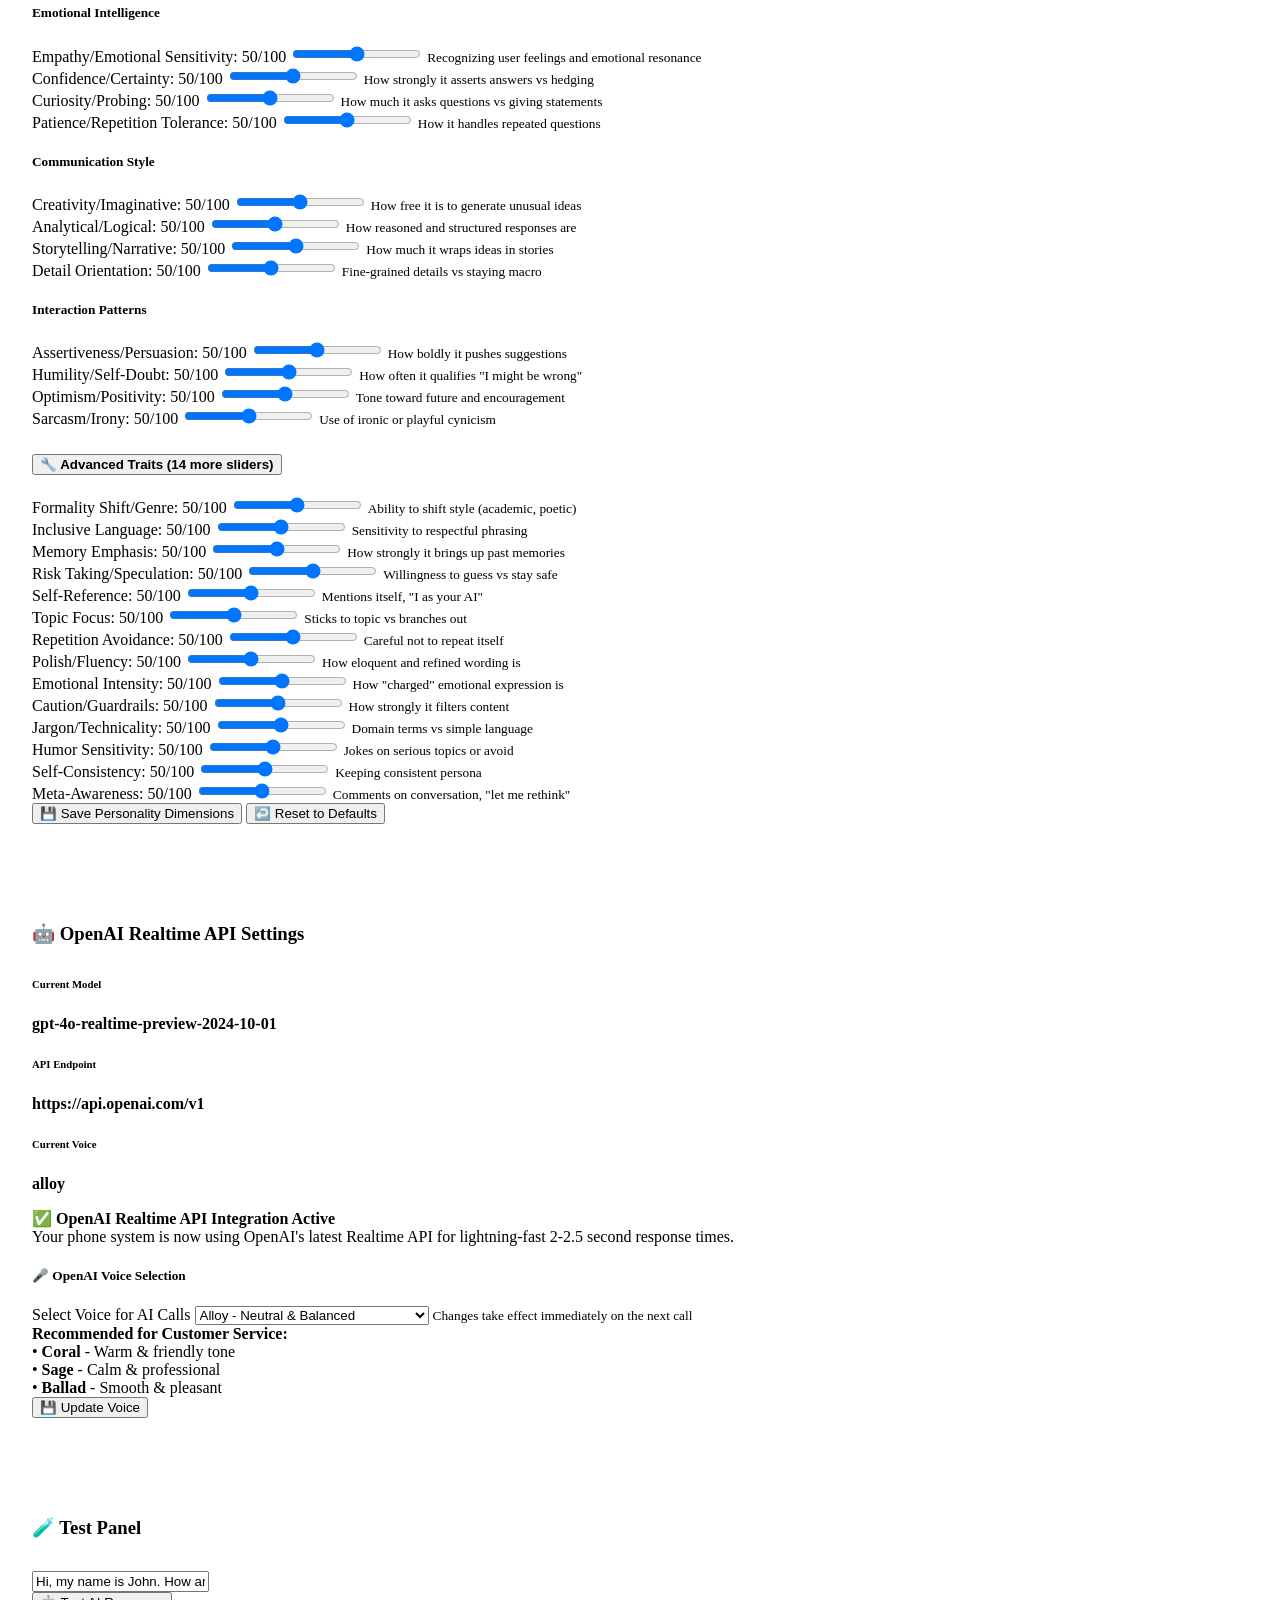
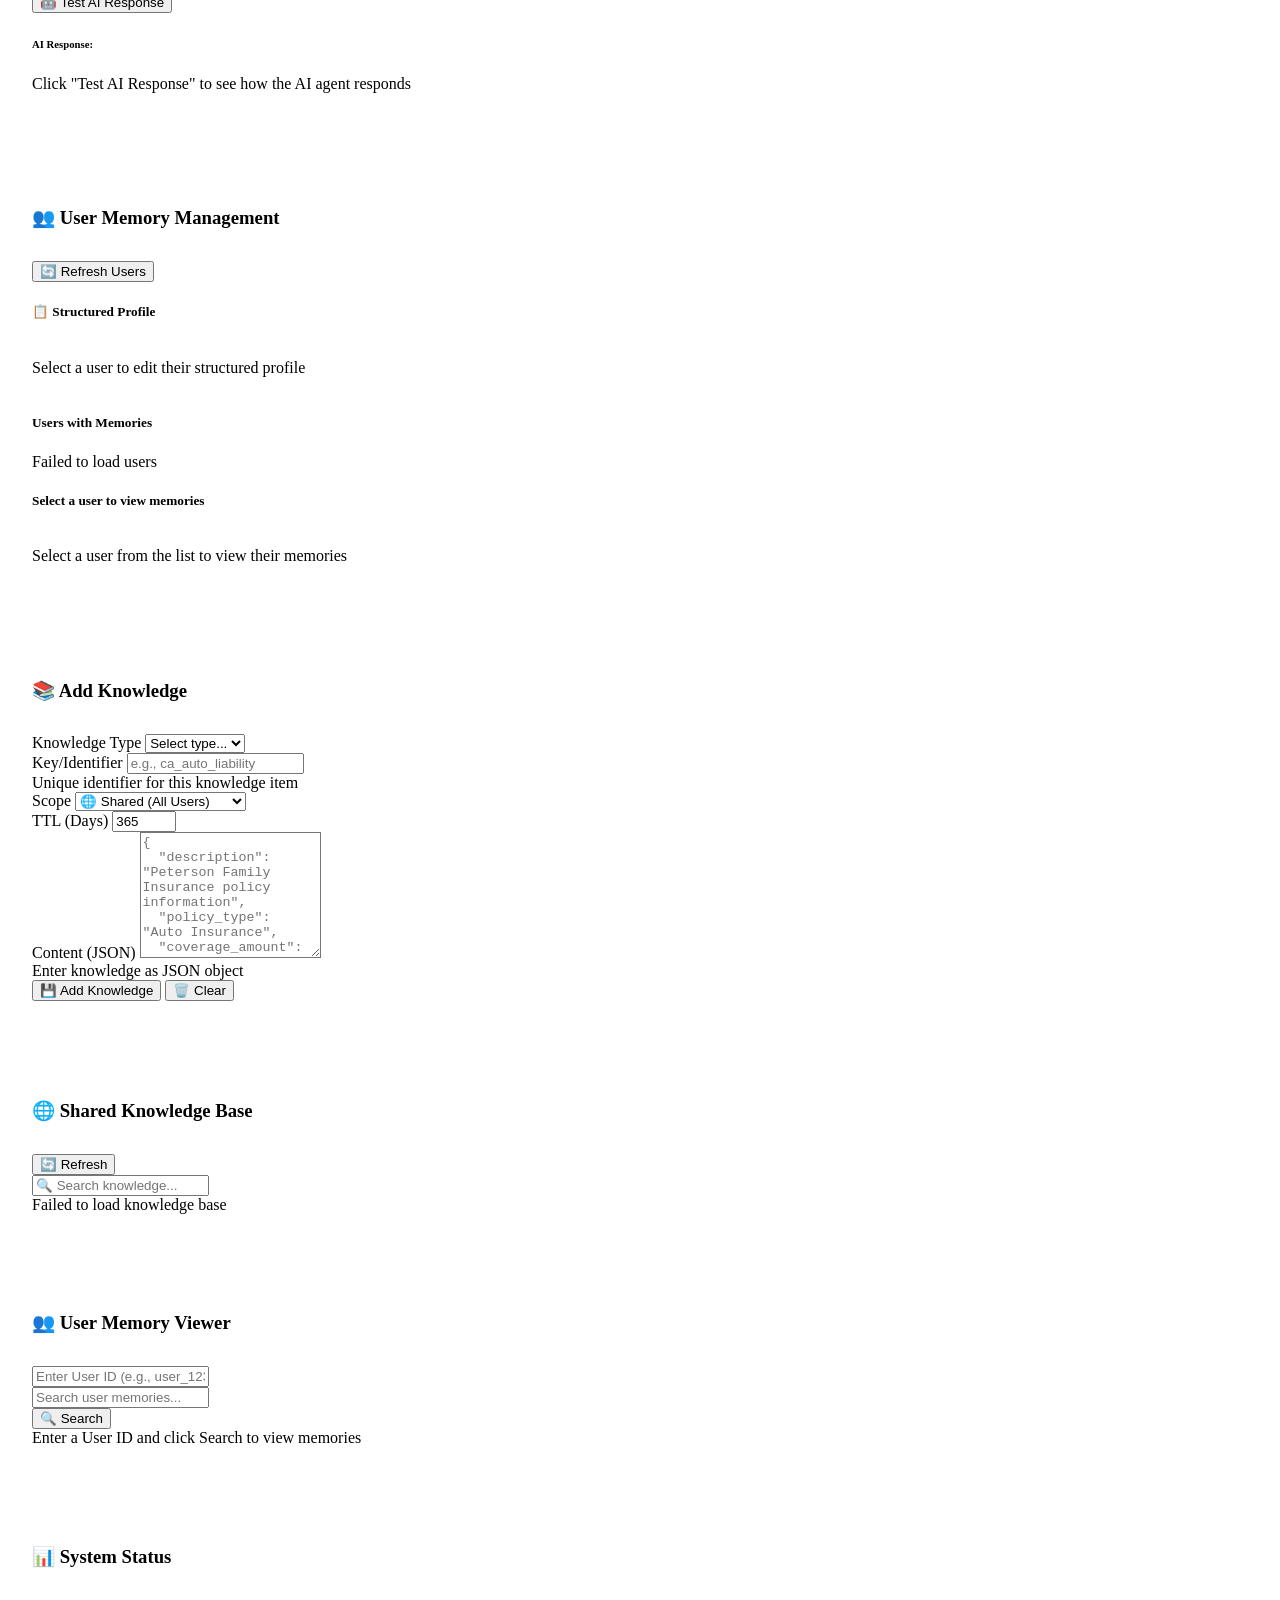
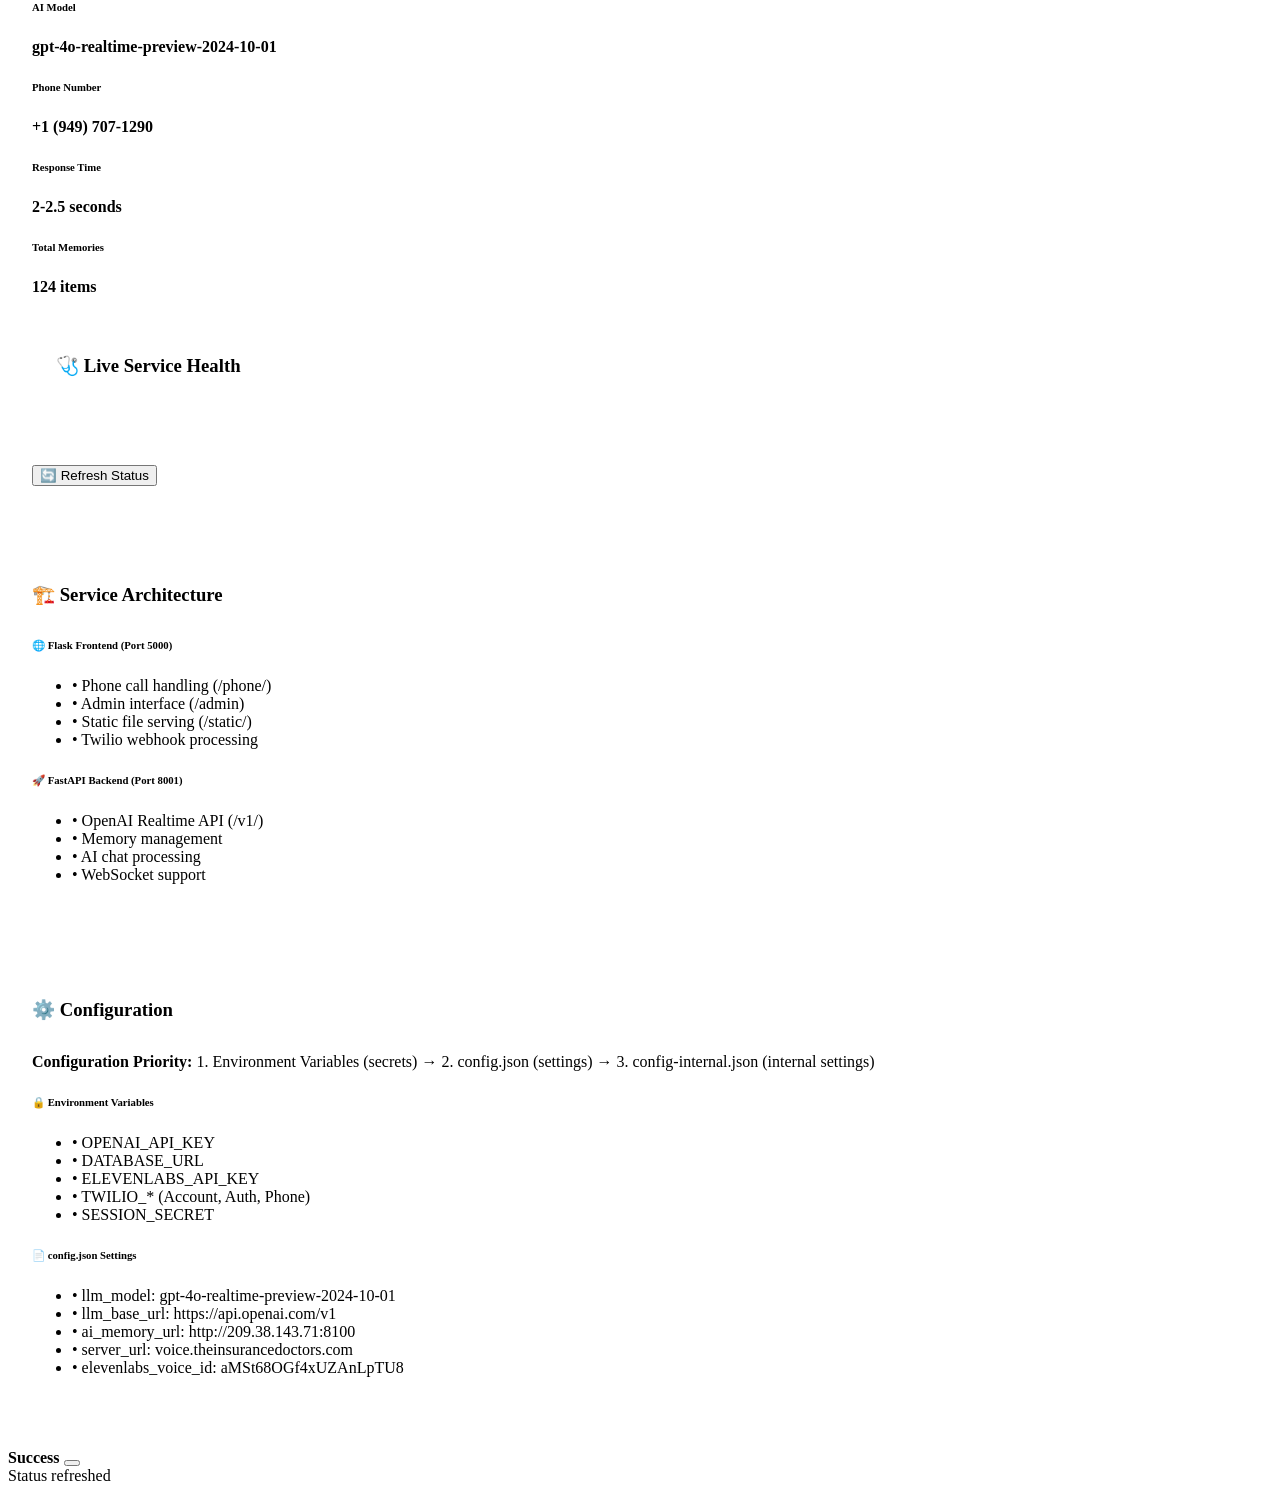
==== commit 3e5cb610: "Load the widget script" ====
--- a/static/admin.html
+++ b/static/admin.html
@@ -716,7 +716,8 @@
                 <div class="admin-section">
                     <h3 class="section-header">🩺 Live Service Health</h3>
                     <div id="system-status"></div>
-                </div><button class="btn btn-info mt-2" onclick="refreshStatus()">🔄 Refresh Status</button>
+                </div>
+                <button class="btn btn-info mt-2" onclick="refreshStatus()">🔄 Refresh Status</button>
             </div>
 
                 <!-- Service Architecture -->
@@ -805,6 +806,7 @@
             </div>
             <div class="toast-body" id="toast-body">
                 Message here
+                <script src="/static/js/status.js"></script>
             </div>
         </div>
     </div>
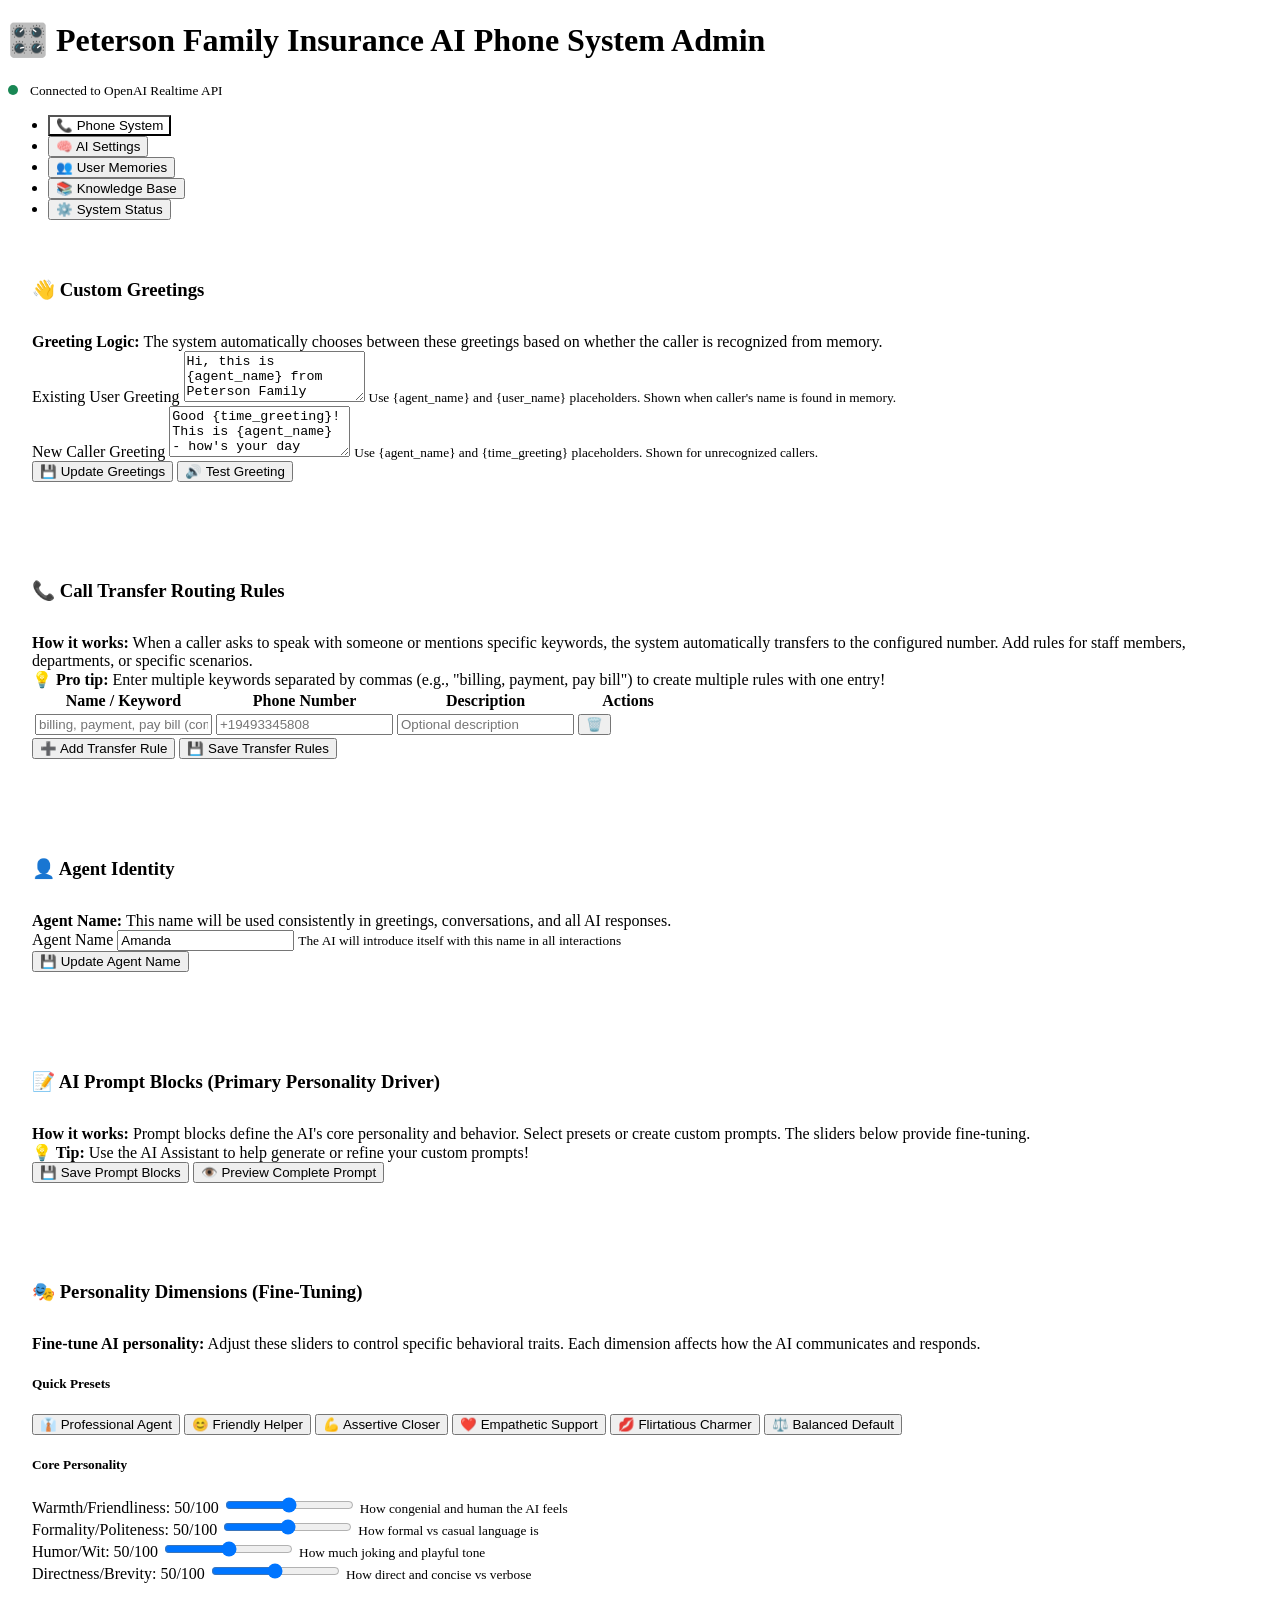
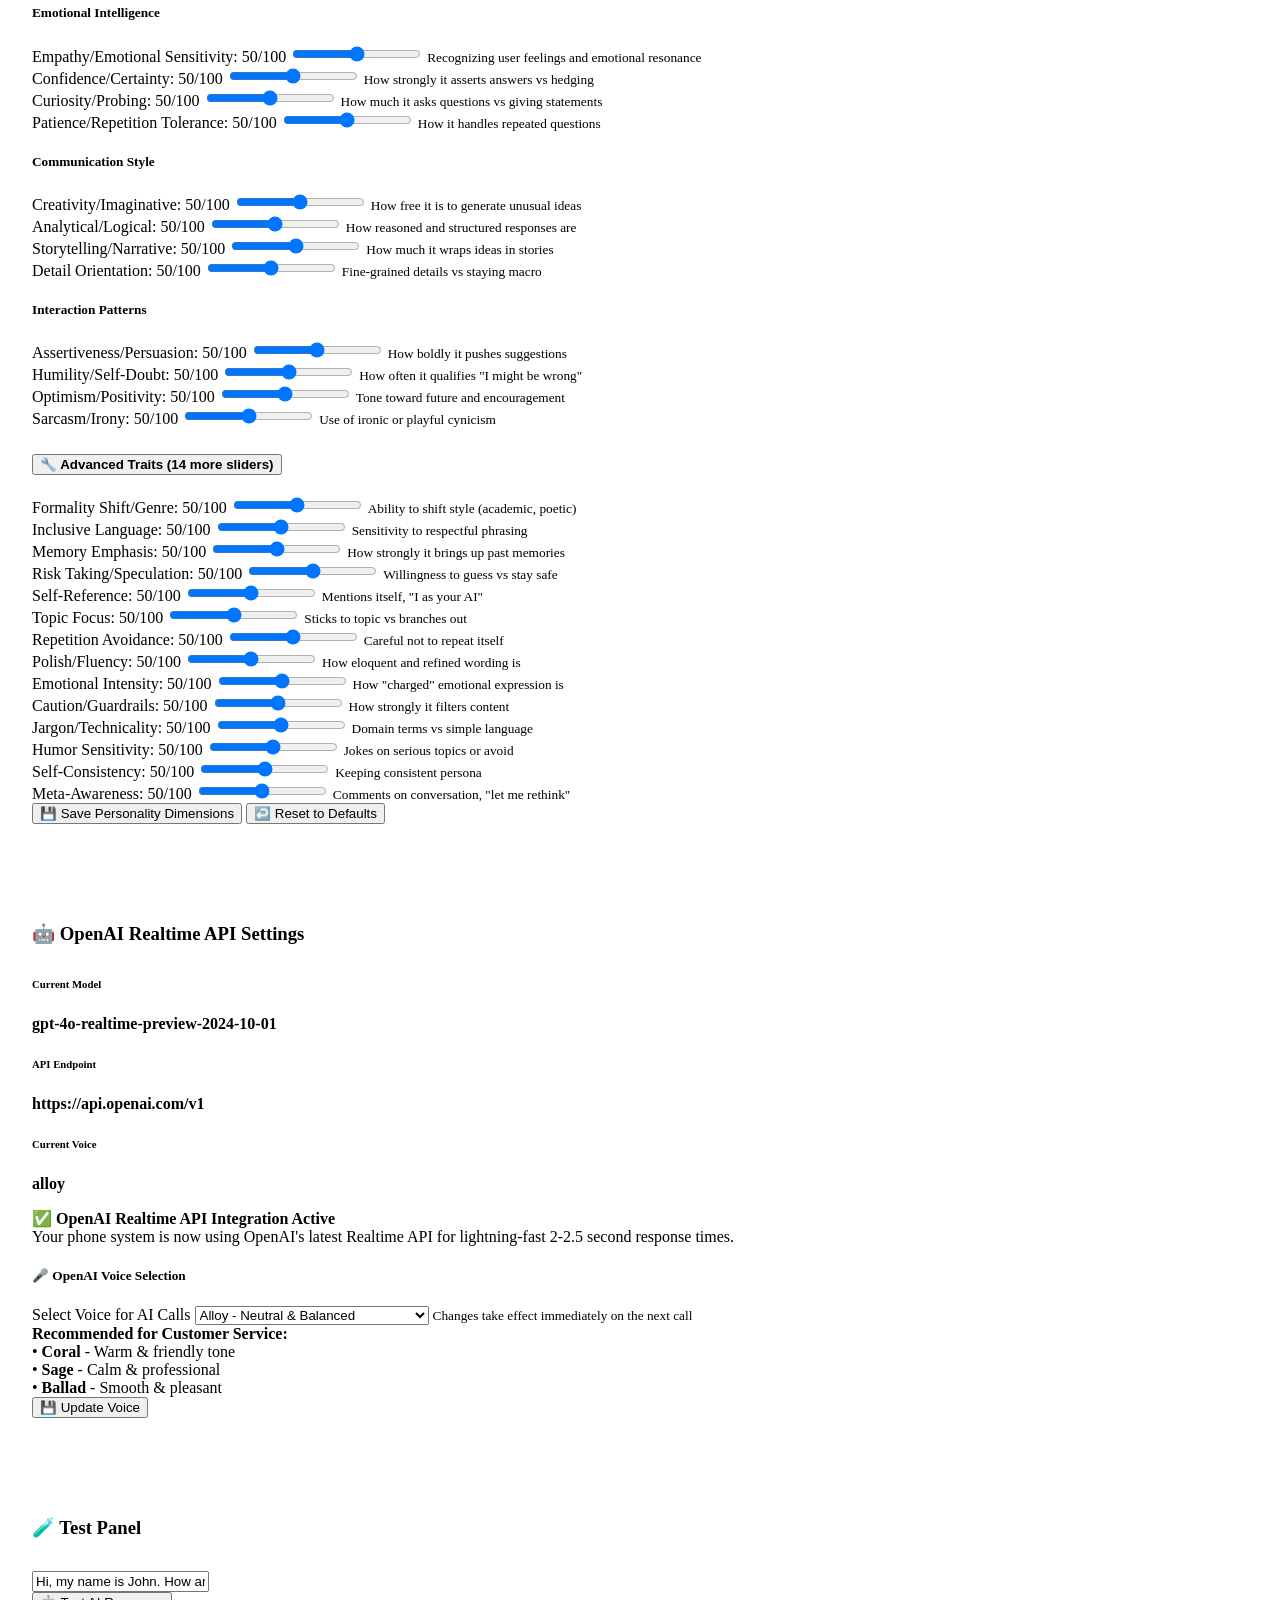
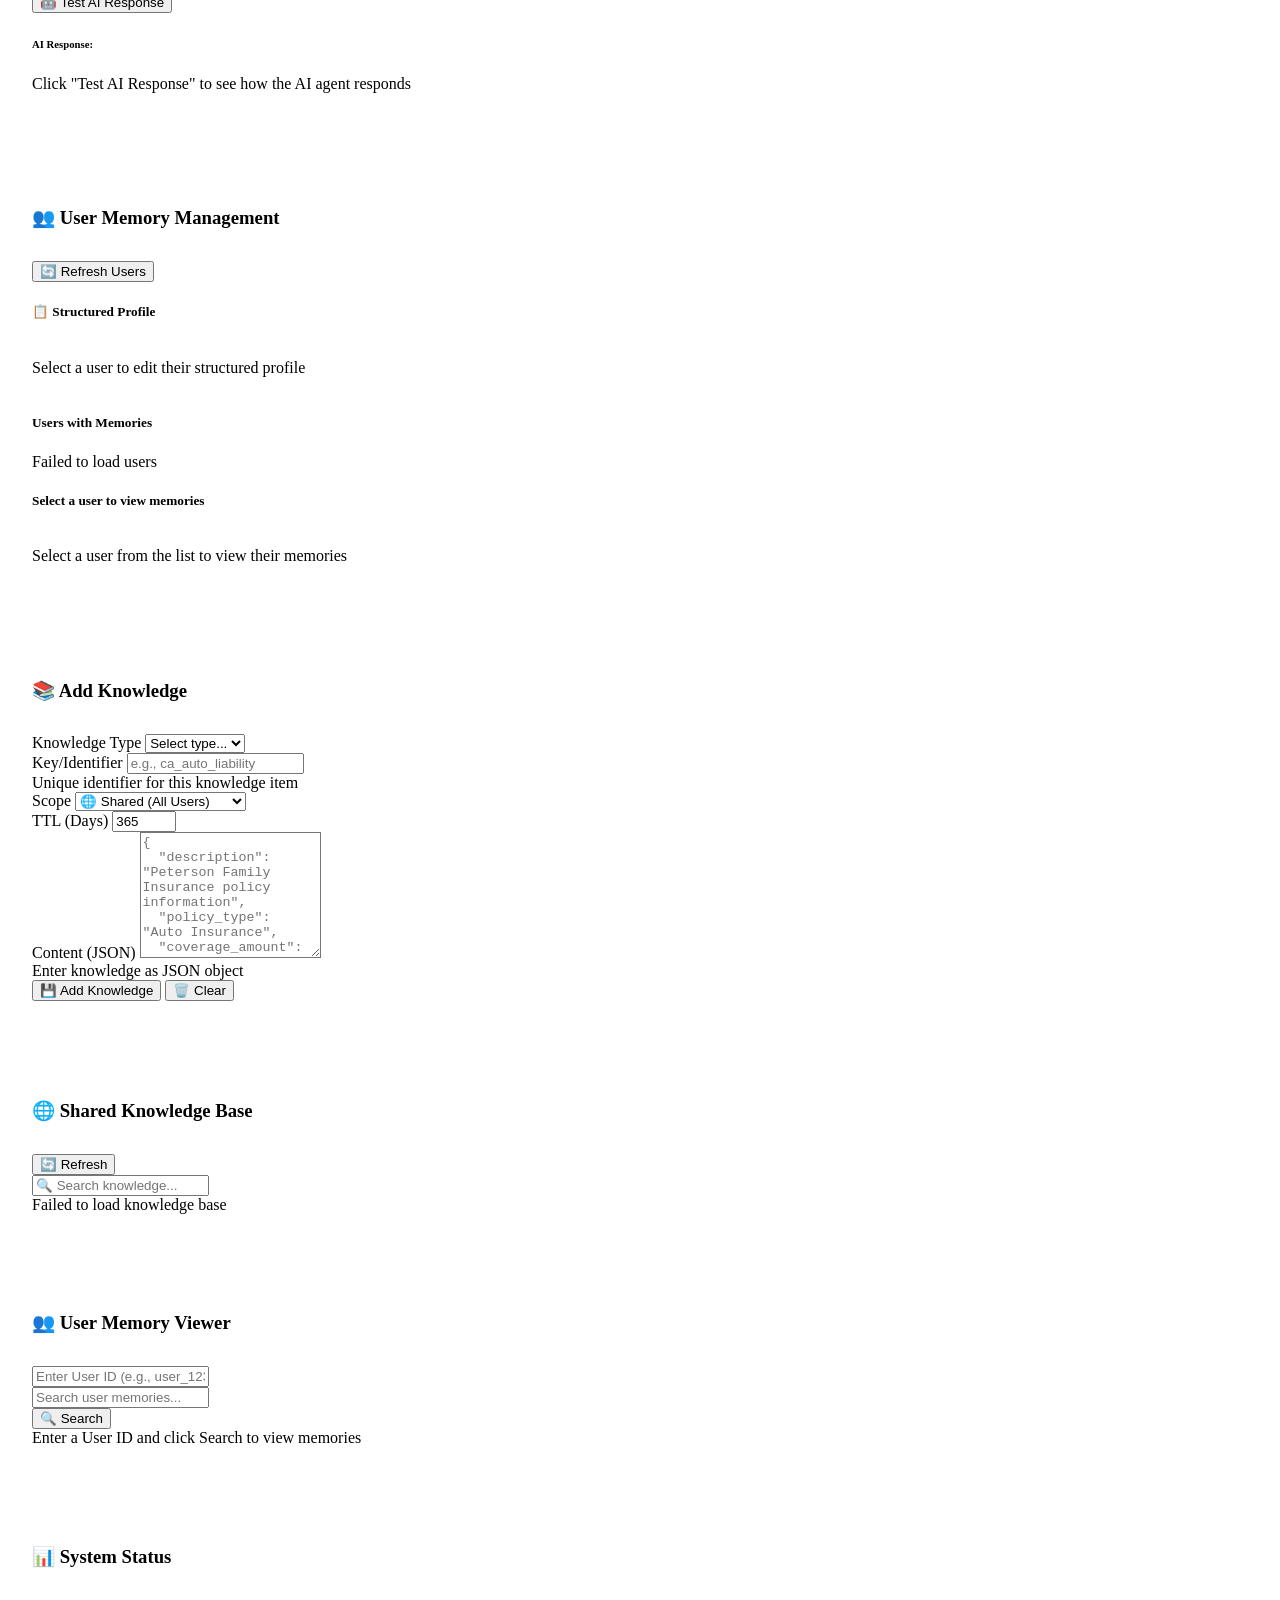
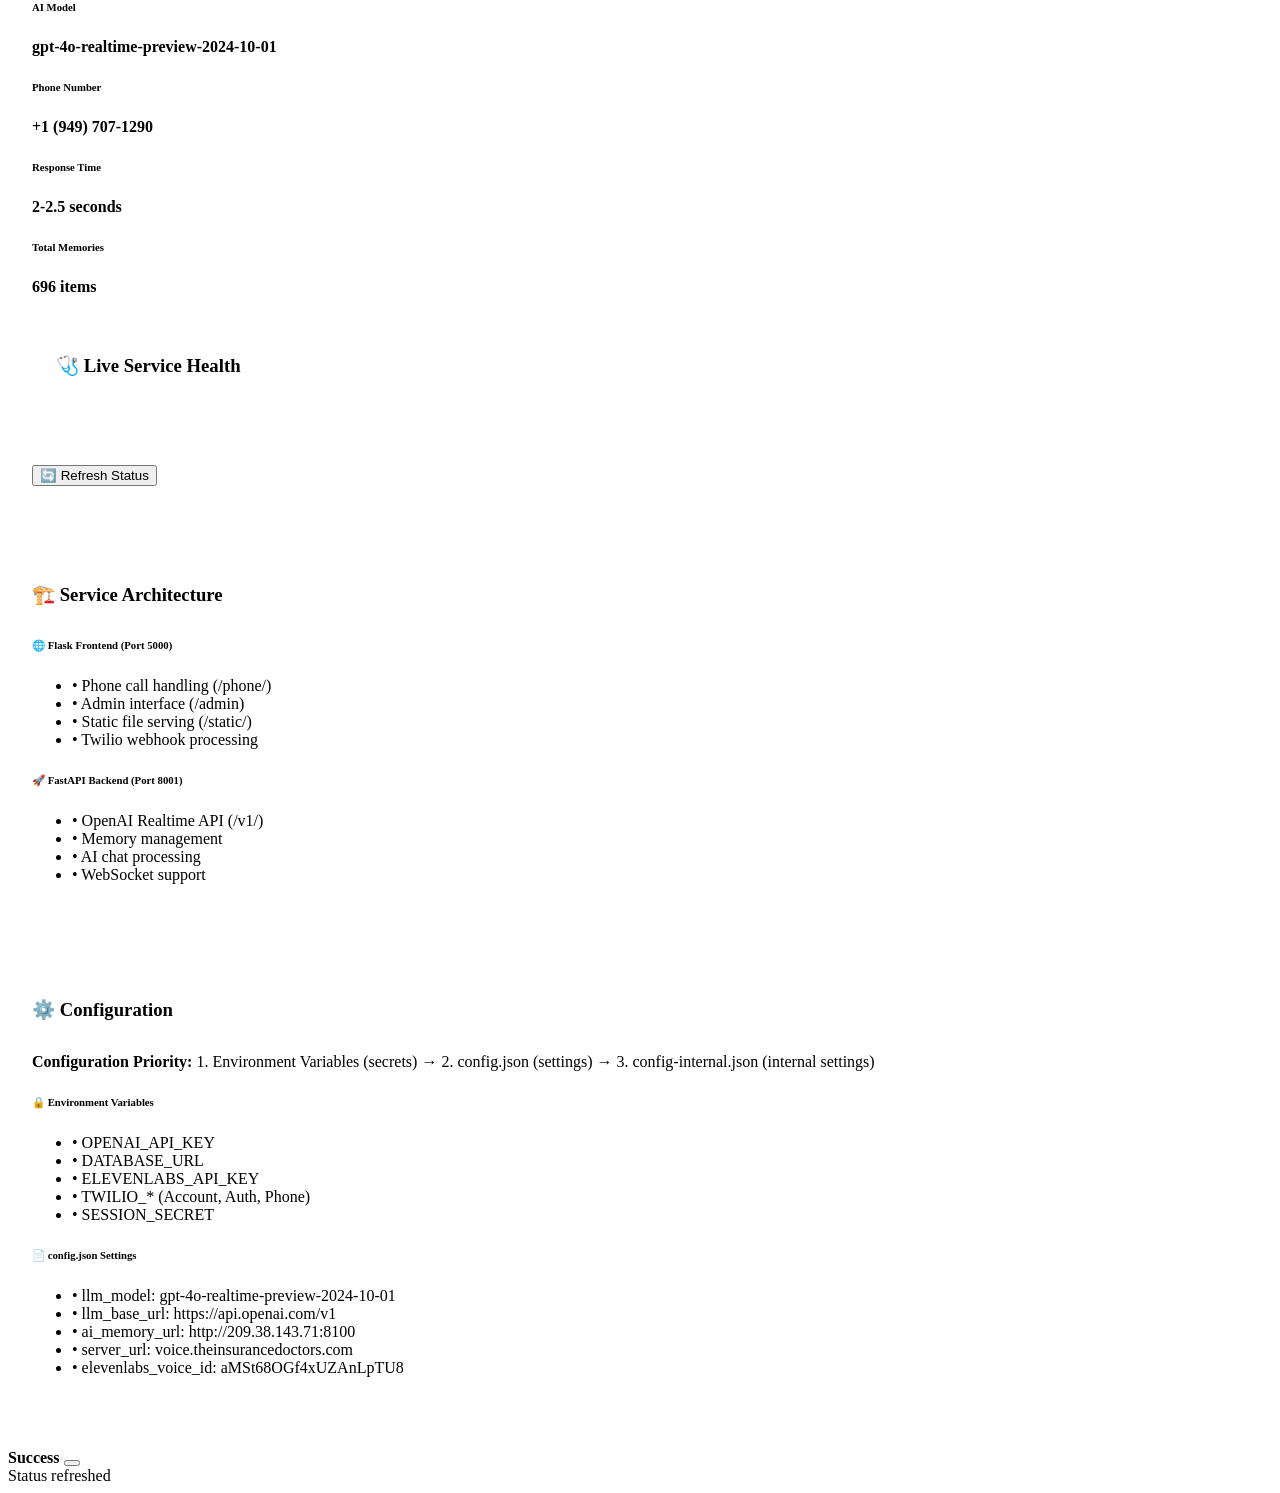
==== commit abd2b6b4: "Add it right after the Bootstrap bundle include and before your inline <script> block." ====
--- a/static/admin.html
+++ b/static/admin.html
@@ -806,12 +806,12 @@
             </div>
             <div class="toast-body" id="toast-body">
                 Message here
-                <script src="/static/js/status.js"></script>
             </div>
         </div>
     </div>
 
     <script src="https://cdn.jsdelivr.net/npm/bootstrap@5.3.0/dist/js/bootstrap.bundle.min.js"></script>
+    <script src="/static/js/status.js"></script>
     <script>
         let knowledgeData = [];
         
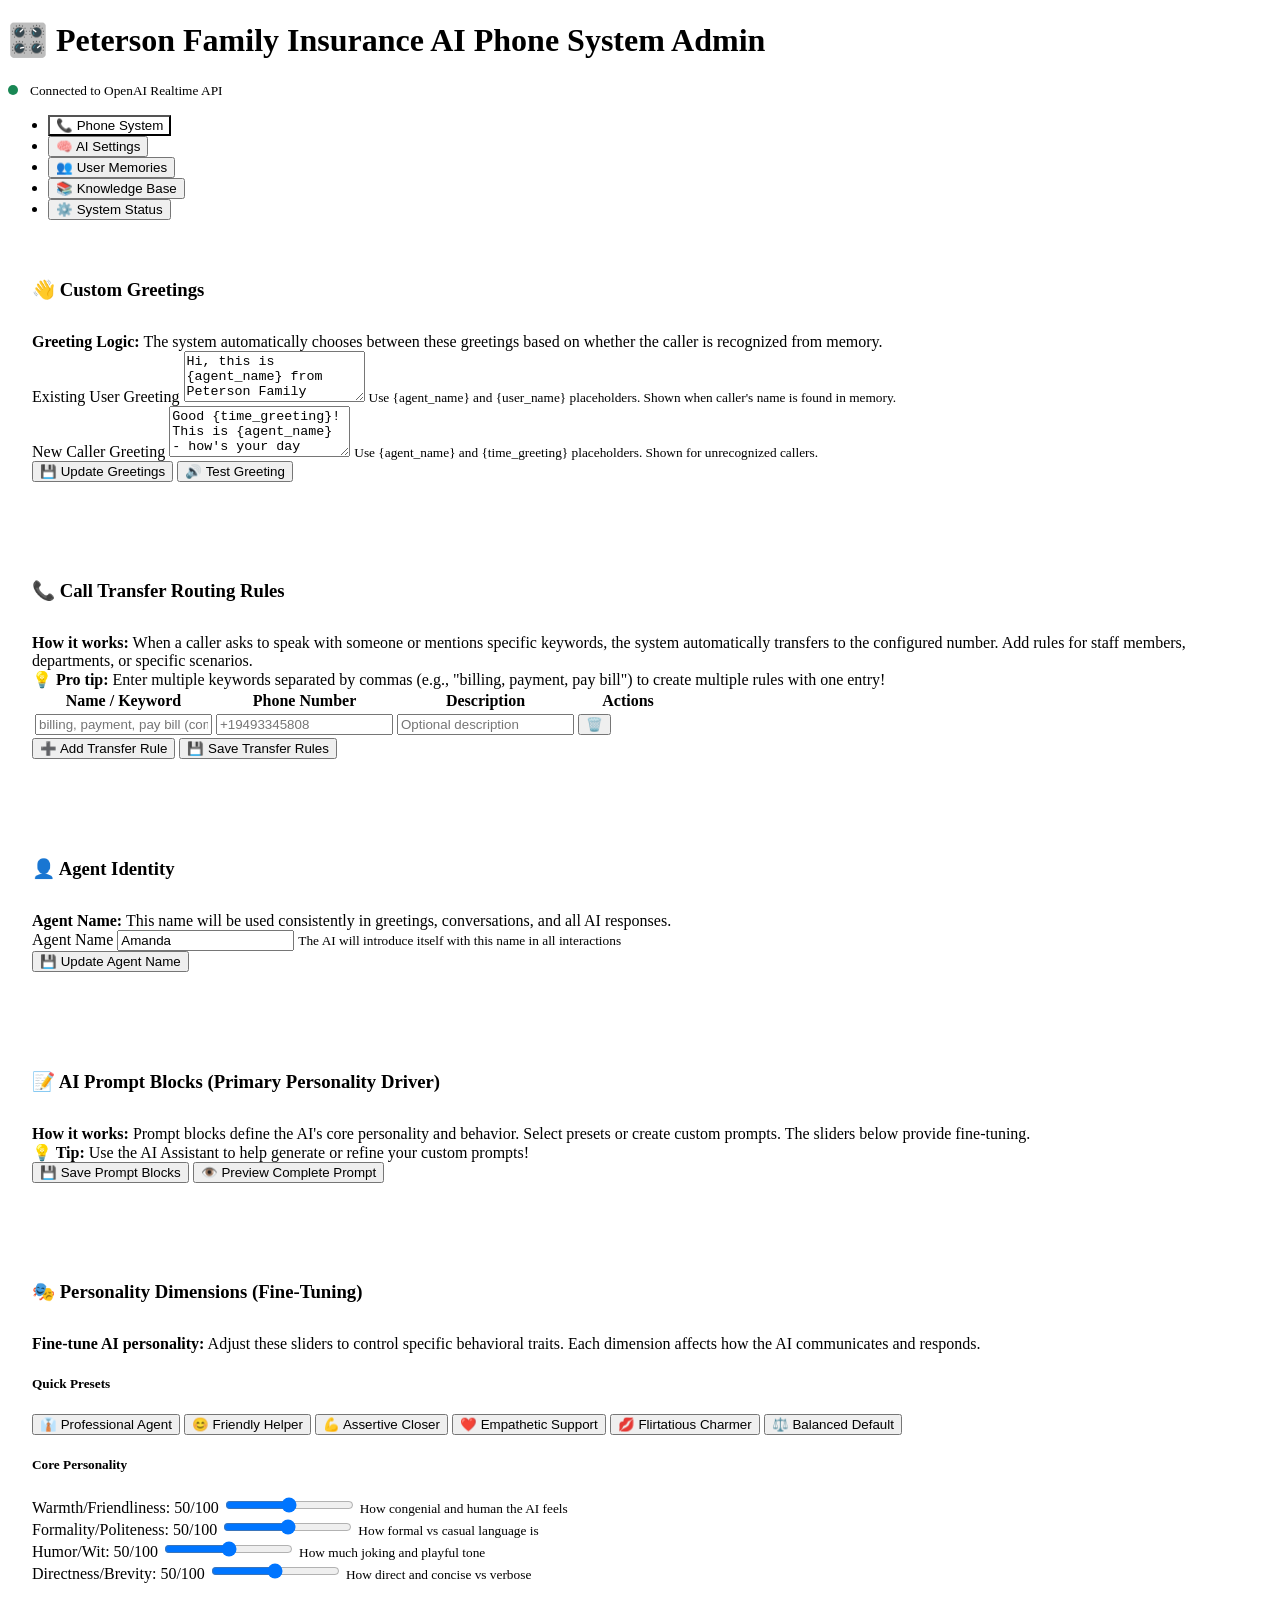
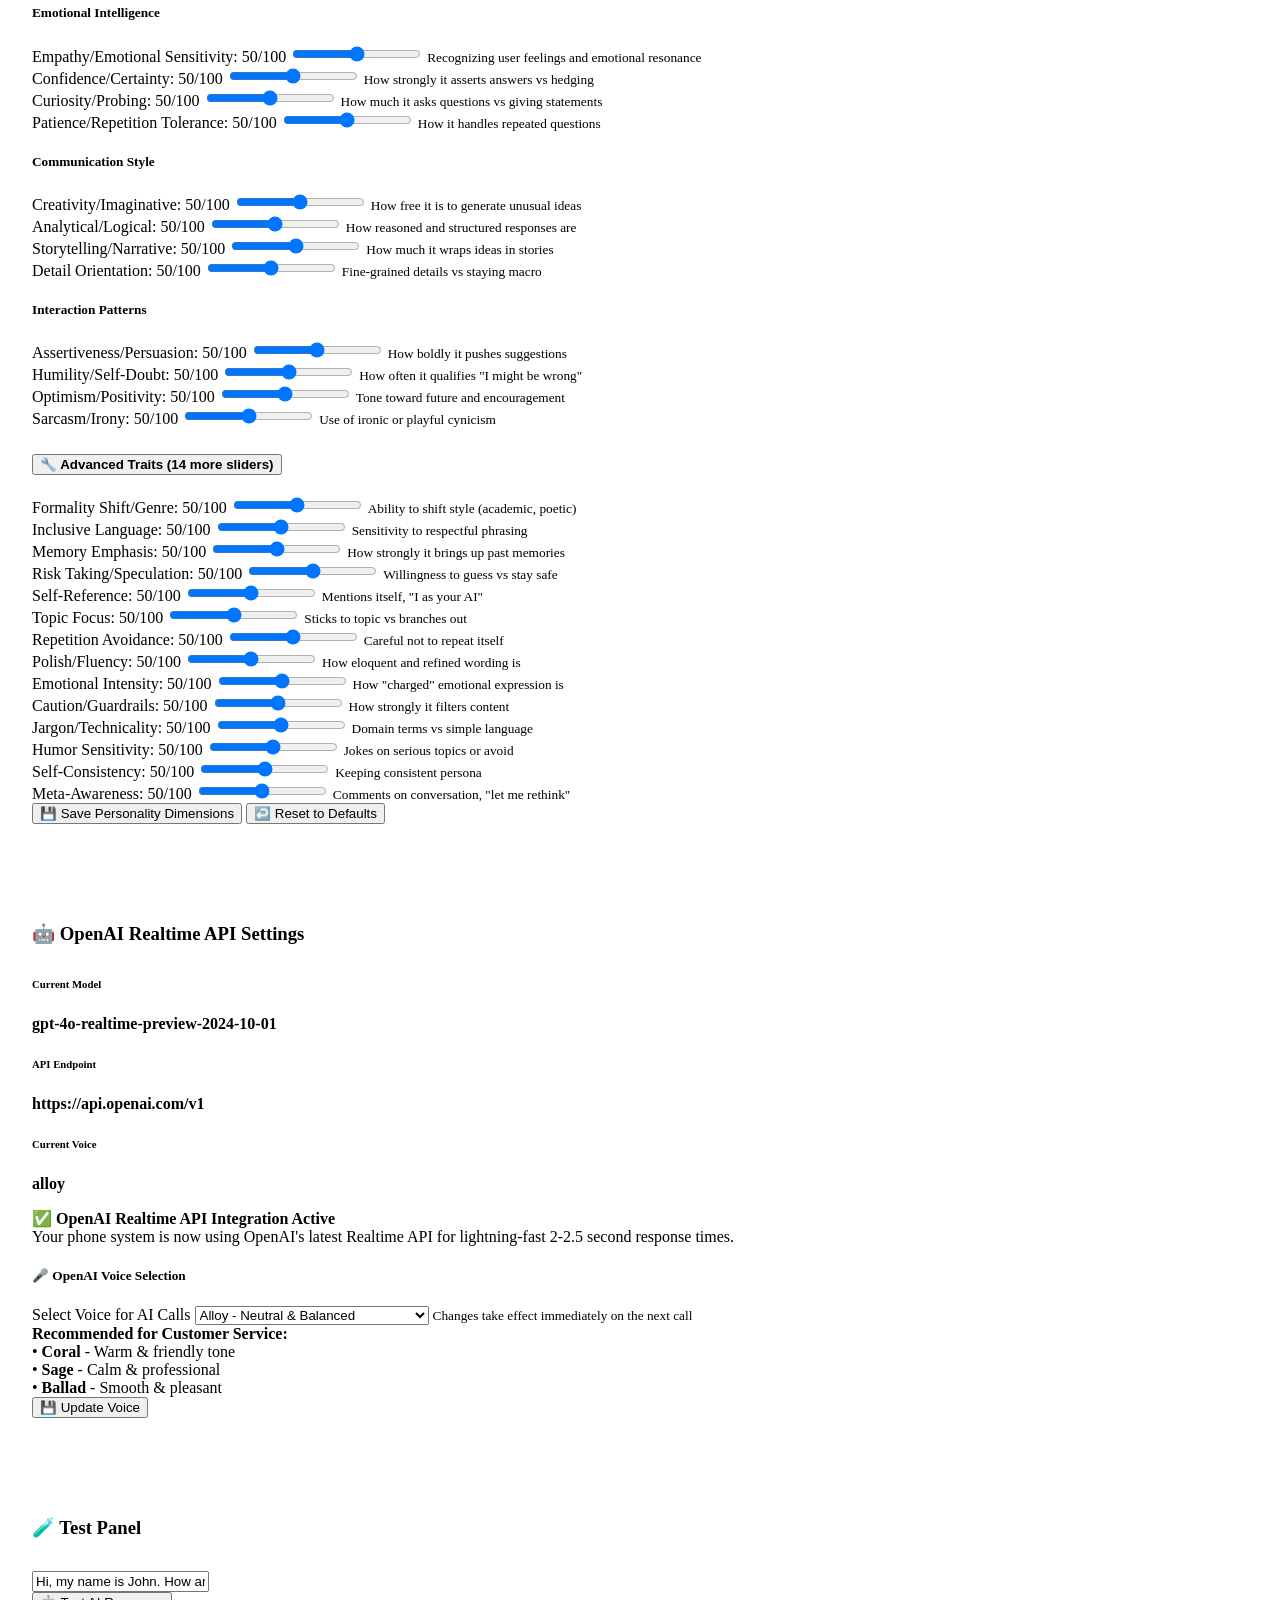
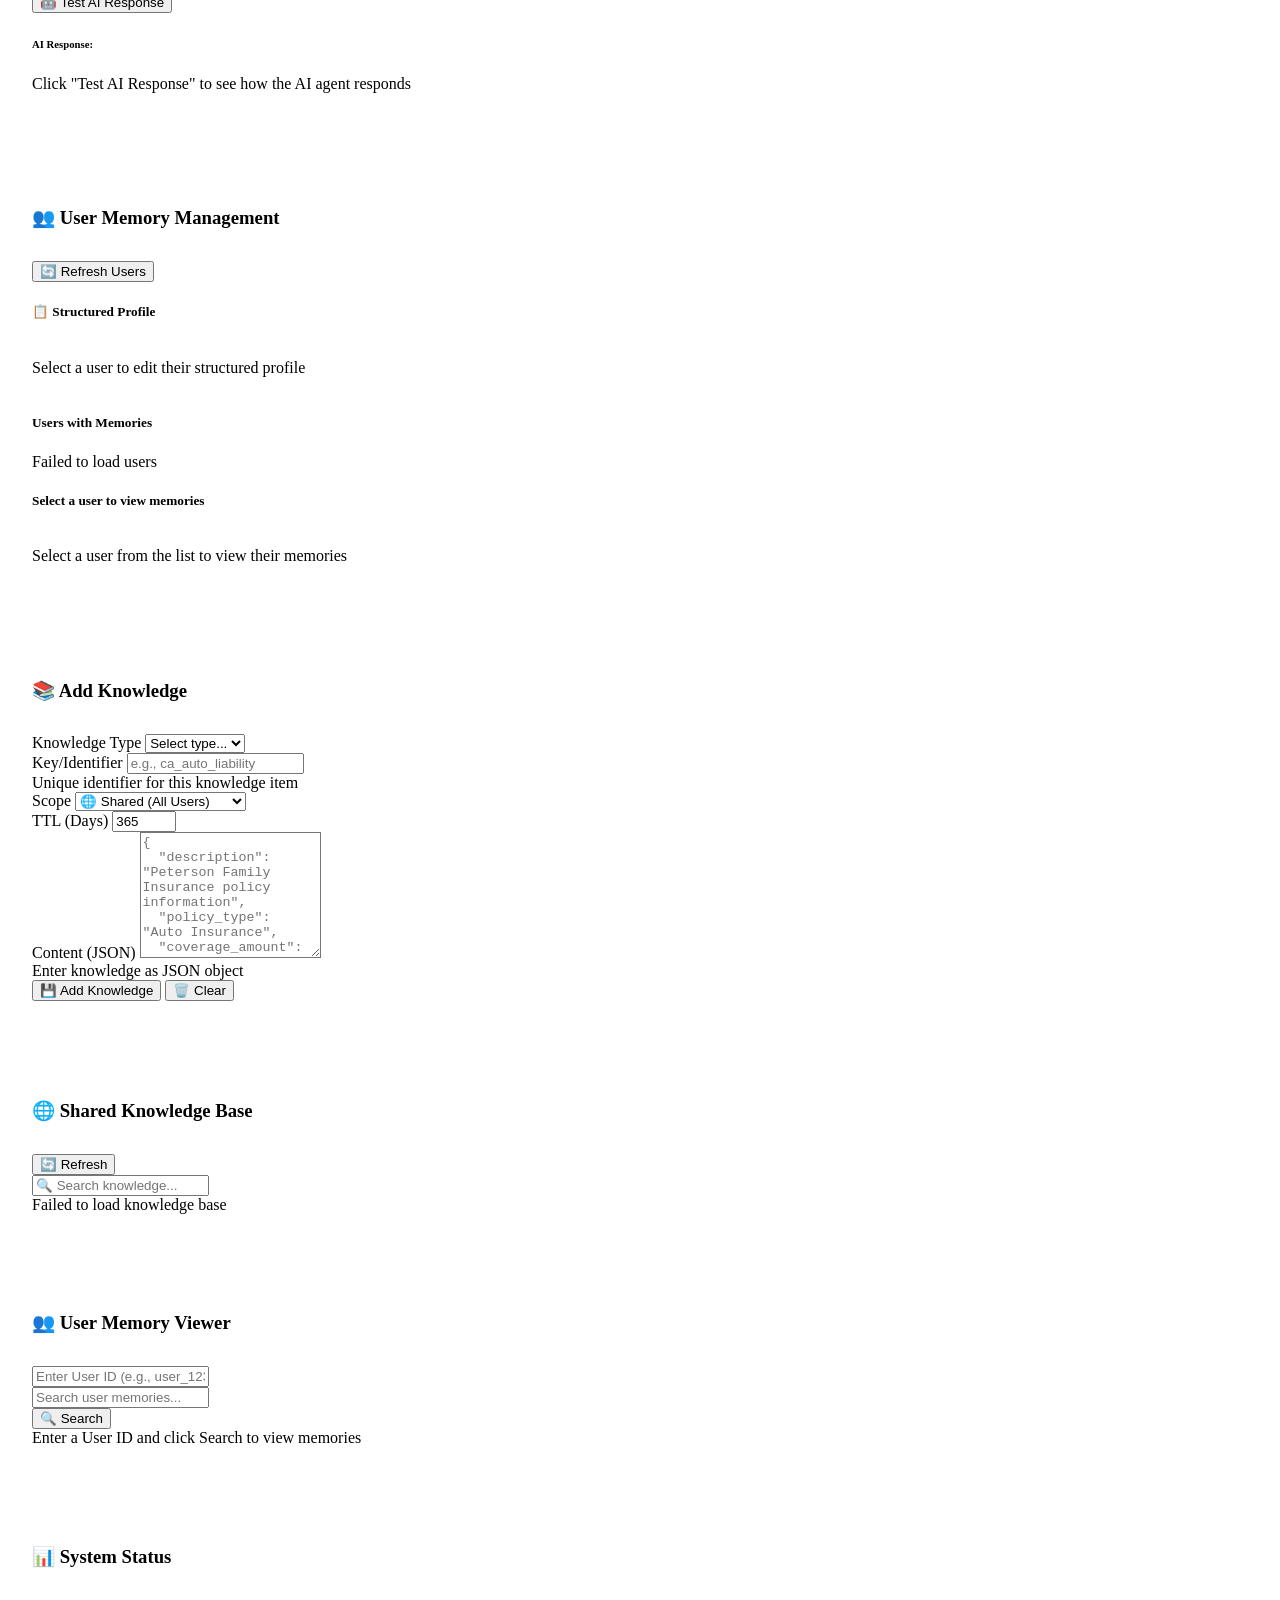
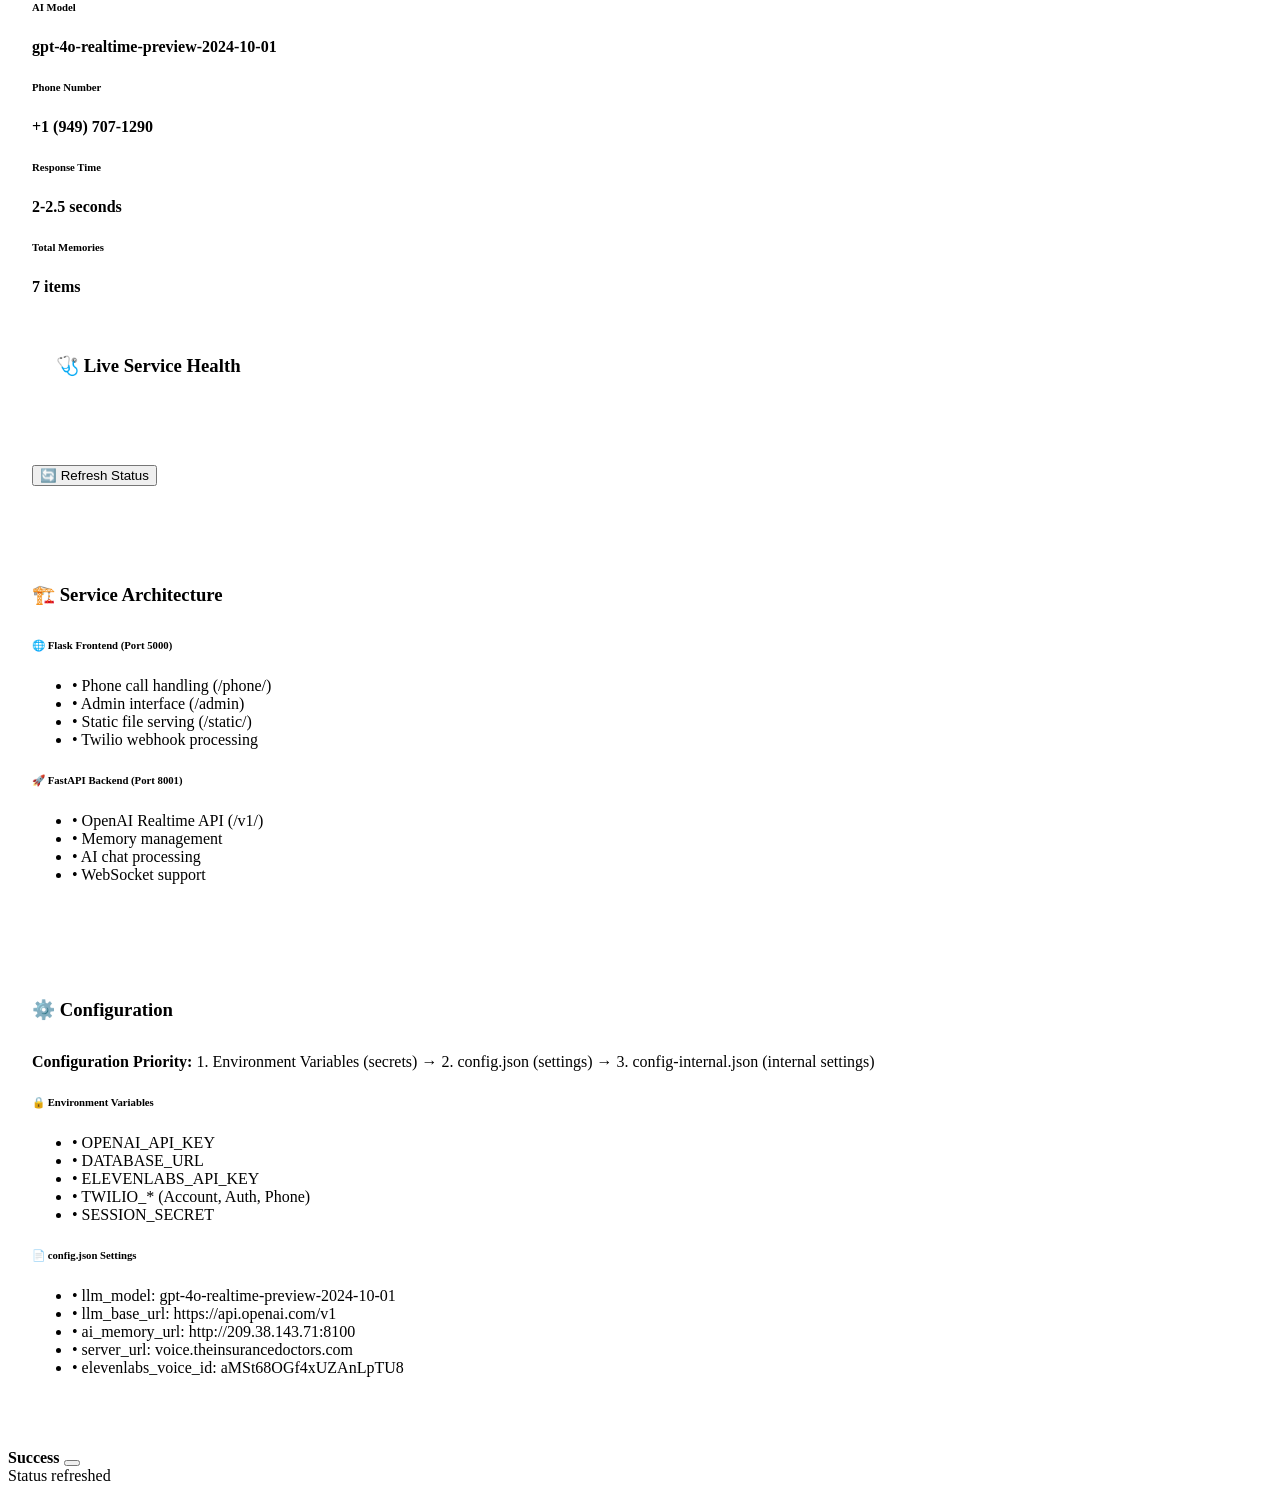
==== commit 842b67ad: "Put the DOMContentLoaded mount at the very top" ====
--- a/static/admin.html
+++ b/static/admin.html
@@ -813,6 +813,9 @@
     <script src="https://cdn.jsdelivr.net/npm/bootstrap@5.3.0/dist/js/bootstrap.bundle.min.js"></script>
     <script src="/static/js/status.js"></script>
     <script>
+        document.addEventListener('DOMContentLoaded', () => {
+          if (window.SystemStatus) SystemStatus.mount('#system-status');
+        });
         let knowledgeData = [];
         
         // Show notification
